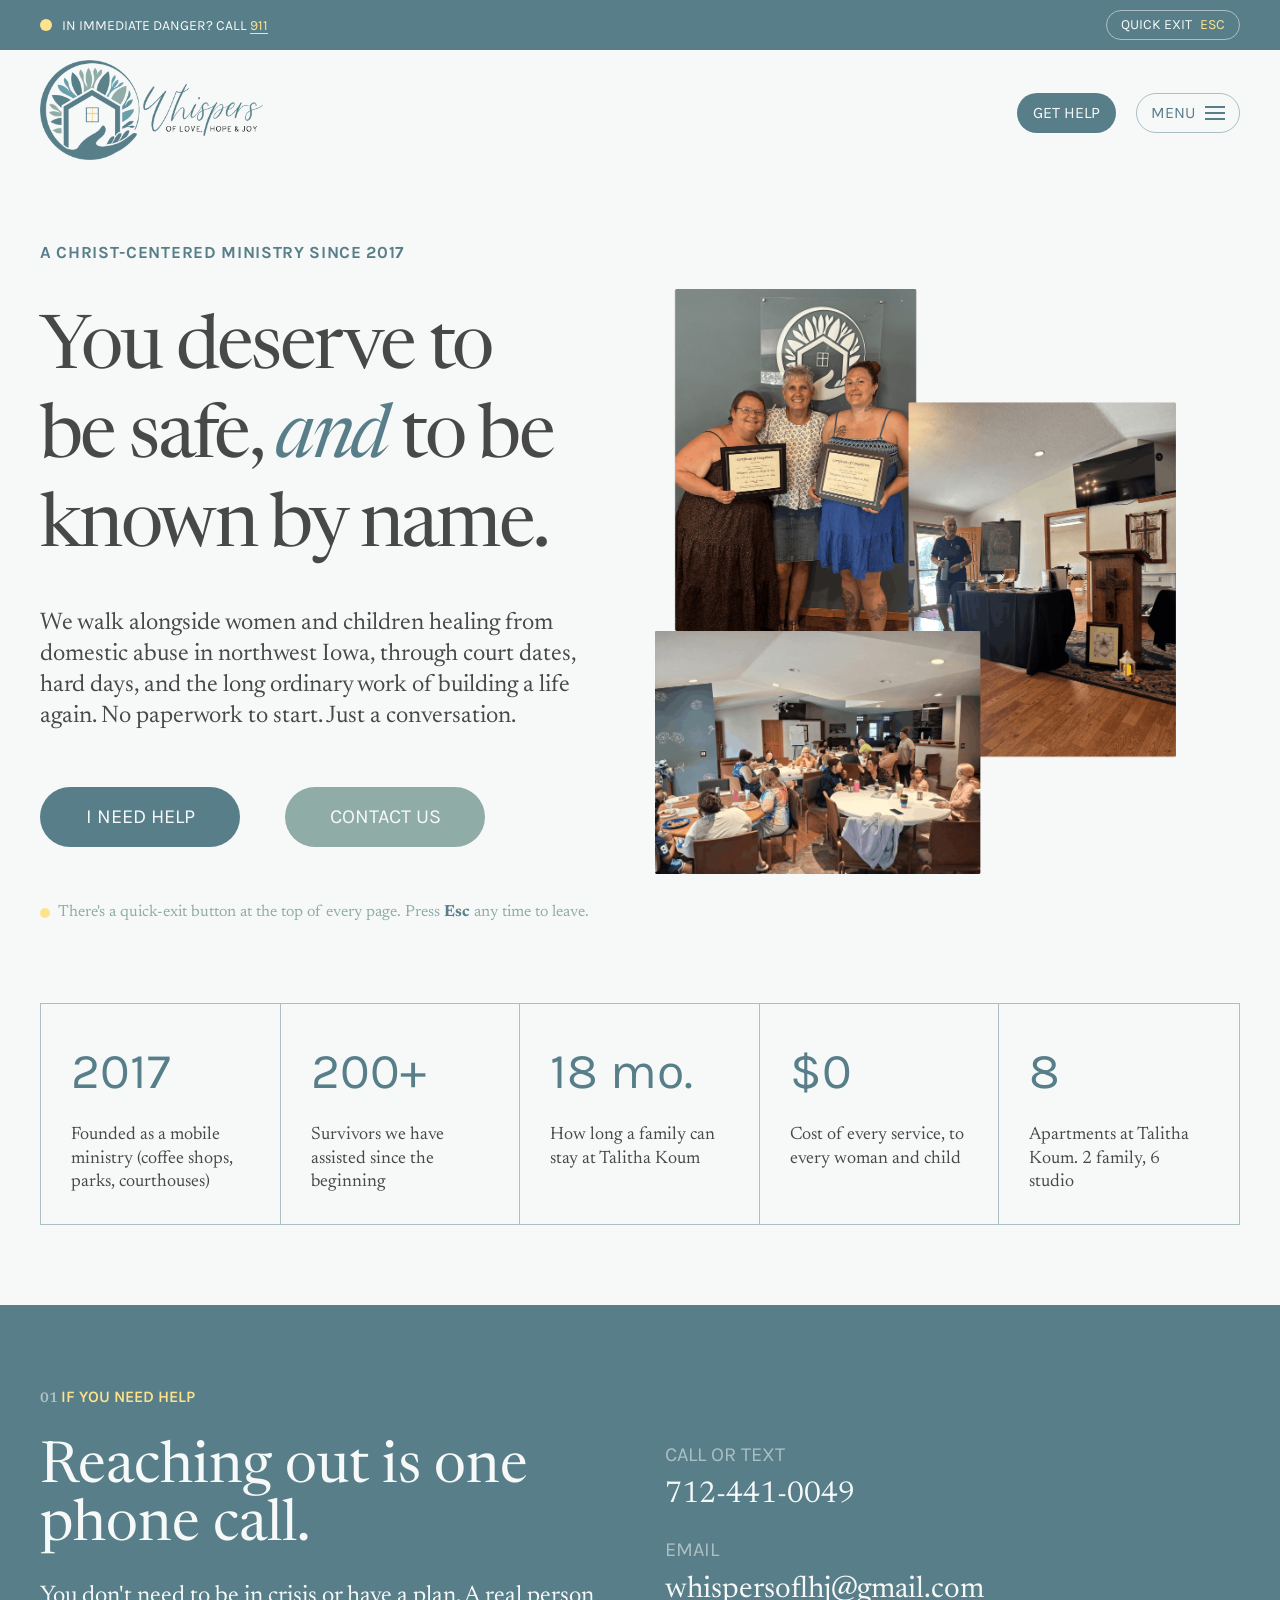
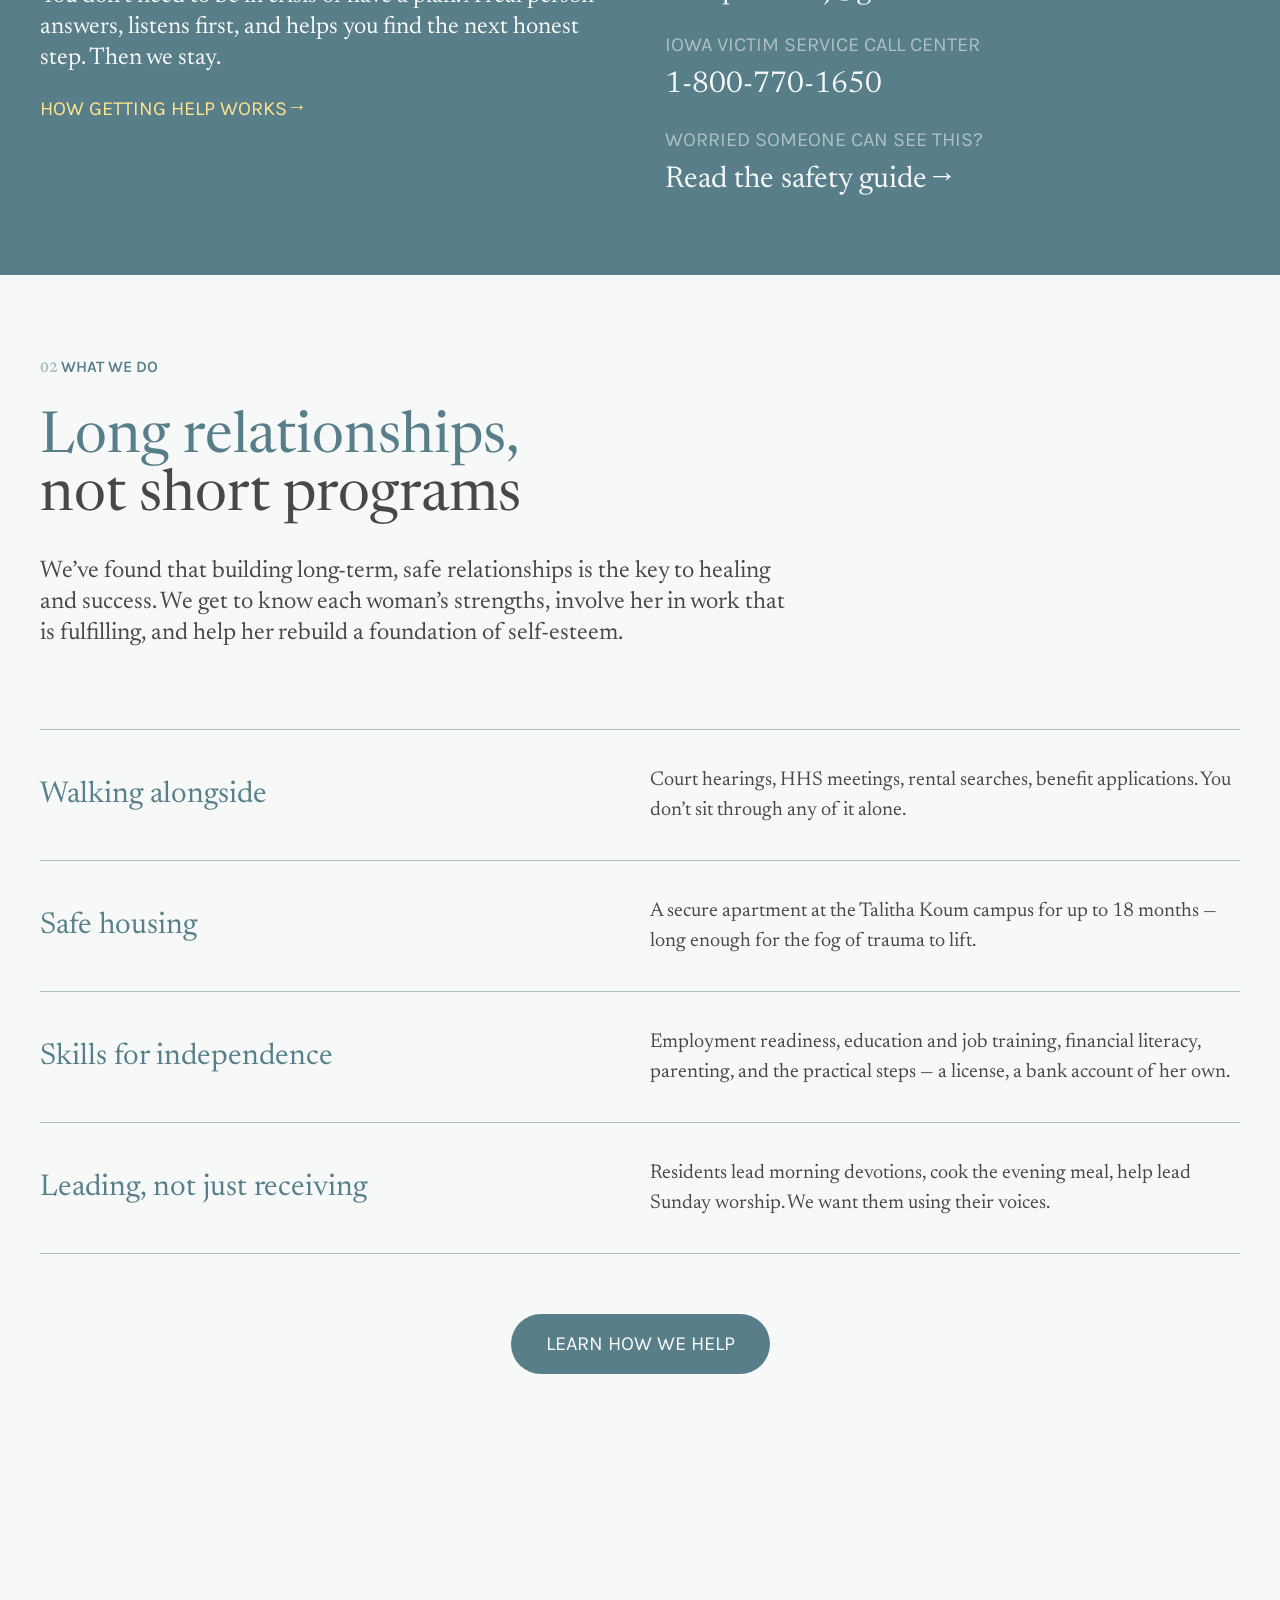
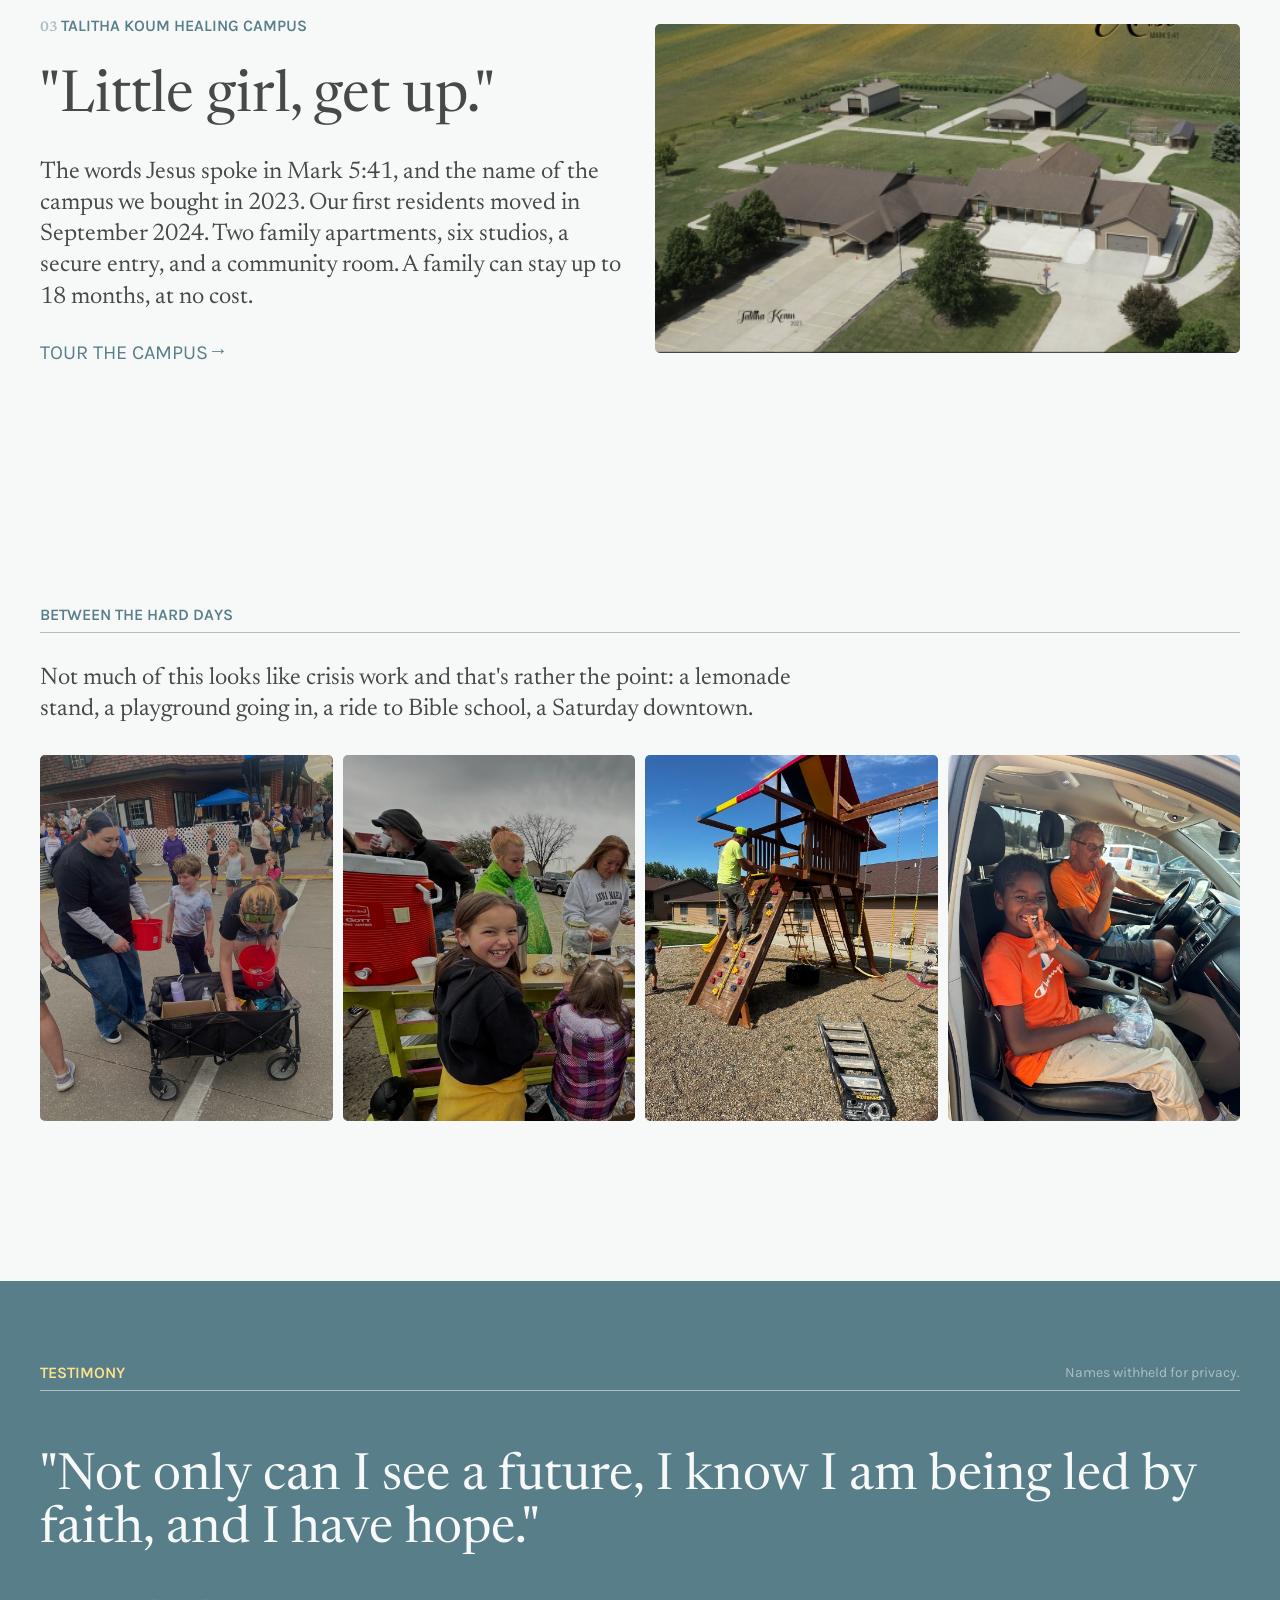
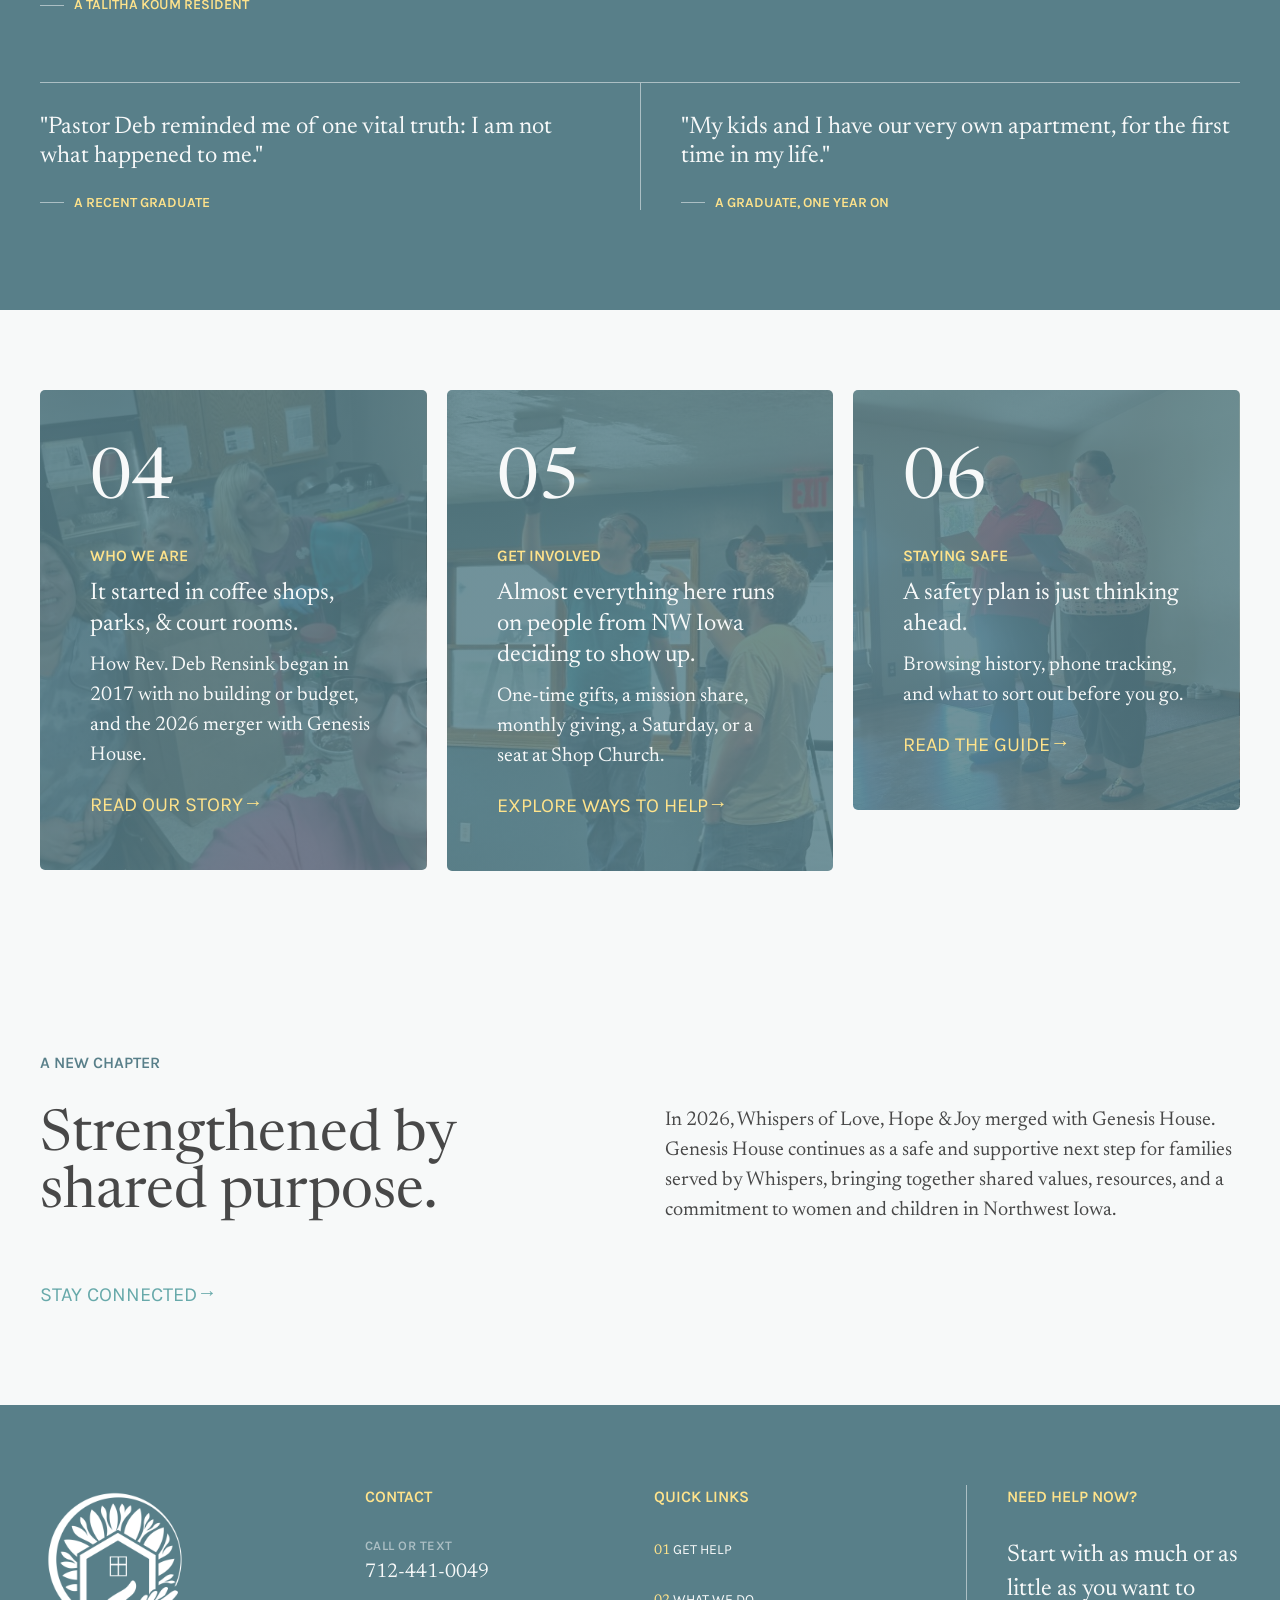
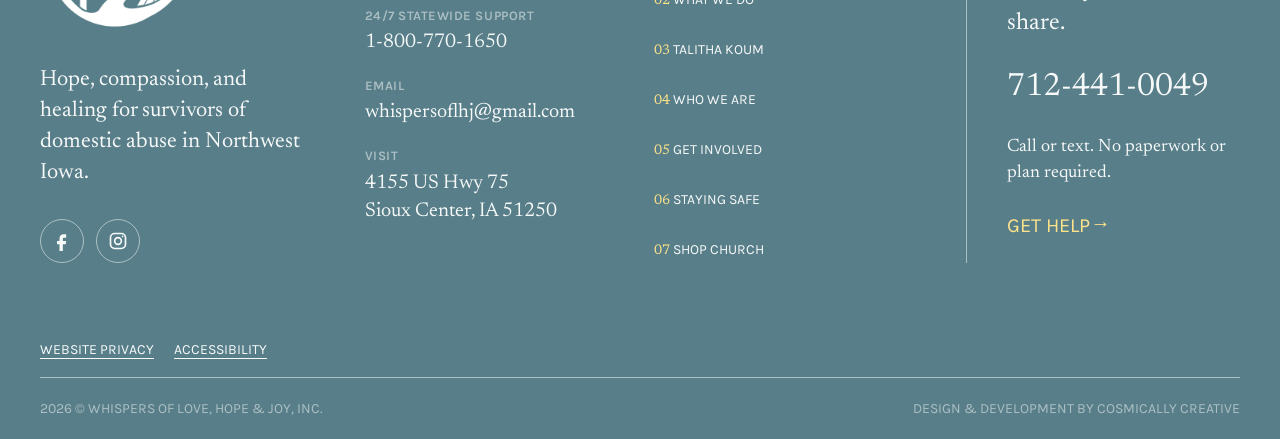
==== index.html @ db1e41ff "Refine hero section styling and layout in index.html and queries.css. Adjusted heading line breaks f" ====
<!doctype html>
<html lang="en" class="no-js">
    <head>
        <meta charset="UTF-8" />
        <script>
            (function () {
                try {
                    var navigation = performance.getEntriesByType("navigation")[0];
                    var type = navigation && navigation.type;
                    if (type === "back_forward" && sessionStorage.getItem("quick-exit") === "1") {
                        document.documentElement.hidden = true;
                        location.replace("https://www.google.com/");
                    }
                } catch (error) {}
            })();
        </script>
        <meta name="viewport" content="width=device-width, initial-scale=1.0" />
        <meta name="referrer" content="no-referrer" />
        <meta name="description" content="Whispers of Love, Hope, and Joy provides Christ-centered support, practical help, and healing community for survivors of domestic abuse in Northwest Iowa." />
        <meta property="og:title" content="Whispers of Love, Hope, and Joy" />
        <meta property="og:description" content="Christ-centered support, practical help, and healing community for survivors of domestic abuse in Northwest Iowa." />
        <meta property="og:type" content="website" />
        <meta property="og:site_name" content="Whispers of Love, Hope, and Joy" />
        <meta name="twitter:card" content="summary" />
        <meta name="theme-color" content="#587f89" />
        <!-- Remove this robots directive before the public launch. -->
        <meta name="robots" content="noindex, nofollow, noarchive" />

        <link rel="apple-touch-icon" href="img/favicons/favicon-apple.png" />
        <link rel="icon" href="img/favicons/favicon.png" />

        <link rel="stylesheet" href="css/style.css" />
        <link rel="stylesheet" href="css/queries.css" />
        <script src="script.js" defer></script>

        <title>Whispers of Love, Hope, and Joy</title>
    </head>
    <body>
        <a class="skip-link" href="#main-content">Skip to main content</a>
        <header class="site-header">
            <aside class="announcement-bar" aria-label="Announcement">
                <p class="emergency-message">
                    <span class="emergency-indicator" aria-hidden="true"></span>
                    <span>In immediate danger? Call <a class="emergency-link text-yellow" href="tel:911">911</a></span>
                </p>
                <p class="announcement-message"></p>
                <a class="quick-exit" href="https://www.google.com/" rel="noreferrer">Quick Exit <span class="text-yellow">Esc</span></a>
            </aside>
            <nav class="nav" aria-label="Primary navigation">
                <a href="./" aria-label="Whispers of Love, Hope &amp; Joy home">
                    <img width="706" height="316" decoding="async" class="nav-logo" src="img/logo-big.png" alt="">
                </a>
                <a class="btn mobile-help-link" href="get-help/">Get Help</a>
                <button class="mobile-nav-toggle" type="button" aria-expanded="false" aria-controls="primary-navigation" aria-label="Open navigation">
                    <span class="mobile-nav-toggle-label">Menu</span>
                    <span class="mobile-nav-toggle-icon" aria-hidden="true"></span>
                </button>
                <ul class="nav-links" id="primary-navigation">
                    <li><a class="nav-link" href="get-help/"><span class="number">01</span> Get Help</a></li>
                    <li><a class="nav-link" href="what-we-do/"><span class="number">02</span> What We Do</a></li>
                    <li><a class="nav-link" href="talitha-koum/"><span class="number">03</span> Talitha Koum</a></li>
                    <li><a class="nav-link" href="who-we-are/"><span class="number">04</span> Who We Are</a></li>
                    <li><a class="nav-link" href="get-involved/"><span class="number">05</span> Get Involved</a></li>
                    <li><a class="nav-link" href="staying-safe/"><span class="number">06</span> Staying Safe</a></li>
                    <li><a class="nav-link" href="shop-church/"><span class="number">07</span> Shop Church</a></li>
                </ul>
                <div class="btns">
                    <a class="btn" href="https://whispersoflhj.networkforgood.com/projects/104180-whispers-of-love-hope-joy-ministry" target="_blank" rel="noreferrer">Donate</a>
                    <a class="btn btn--secondary" href="https://whispersoflhj.dm.networkforgood.com/forms/e-newsletter-sign-up" target="_blank" rel="noreferrer">Email Updates</a>
                </div>
            </nav>
        </header>

        <main id="main-content">
            <section class="hero-section">
                <div class="hero-content site-container">
                    <div class="hero-text">
                        <p class="hero-eyebrow">A Christ-centered ministry since 2017</p>
                        <h1>You deserve to <br>be safe, <em>and</em> to be <br>known by name.</h1>
                        <p class="description">We walk alongside women and children healing from domestic abuse in northwest Iowa, through court dates, hard days, and the long ordinary work of building a life again. No paperwork to start. Just a conversation.</p>
                        <div class="hero-actions">
                            <a class="btn btn--large" href="get-help/">I Need Help</a>
                            <a class="btn btn--secondary btn--large" href="mailto:whispersoflhj@gmail.com">Contact Us</a>
                        </div>
                        <p class="quick-exit-note">
                            <span class="quick-exit-indicator" aria-hidden="true"></span>
                            <span>There's a quick-exit button at the top of every page. Press <strong>Esc</strong> any time to leave.</span>
                        </p>
                    </div>
                    <div class="hero-image">
                        <img width="1200" height="1333" decoding="async" src="img/Hero.png" alt="Collage of three women holding completion certificates, a group sharing a meal, and a worship room with a wooden pulpit">
                    </div>
                </div>
            </section>
            <section class="stats-section">
                <div class="stats-grid site-container">
                    <div class="stats-cell">
                        <p class="large-number">2017</p>
                        <p class="stats-text">Founded as a mobile ministry (coffee shops, parks, courthouses)</p>
                    </div>
                    <div class="stats-cell">
                        <p class="large-number">200+</p>
                        <p class="stats-text">Survivors we have assisted since the beginning</p>
                    </div>
                    <div class="stats-cell">
                        <p class="large-number">18 mo.</p>
                        <p class="stats-text">How long a family can stay at Talitha Koum</p>
                    </div>
                    <div class="stats-cell">
                        <p class="large-number">$0</p>
                        <p class="stats-text">Cost of every service, to every woman and child</p>
                    </div>
                    <div class="stats-cell">
                        <p class="large-number">8</p>
                        <p class="stats-text">Apartments at Talitha Koum. 2 family, 6 studio</p>
                    </div>
                </div>
            </section>

            <section class="help-section">
                <div class="help-section-content site-container content-stack">
                    <p class="section-tag text-yellow"><span class="number text-gray">01 </span>If you need help</p>
                    <div class="help-grid">
                        <div class="help-cell">
                            <h2 class="text-white">Reaching out is one phone call.</h2>
                            <p class="description text-white">You don't need to be in crisis or have a plan. A real person answers, listens first, and helps you find the next honest step. Then we stay.</p>
                            <a href="get-help/" class="link-btn uppercase text-yellow"><span>How Getting Help Works</span></a>
                        </div>
                        <div class="help-cell">
                            <div class="contact-item">
                                <p class="uppercase text-gray">Call or text</p>
                                <a class="contact-link text-large text-white" href="tel:+17124410049">712-441-0049</a>
                            </div>
                            <div class="contact-item">
                                <p class="uppercase text-gray">Email</p>
                                <a class="contact-link text-large text-white" href="mailto:whispersoflhj@gmail.com">whispersoflhj@gmail.com</a>
                            </div>
                            <div class="contact-item">
                                <p class="uppercase text-gray">Iowa Victim Service Call Center</p>
                                <a class="contact-link text-large text-white" href="tel:+18007701650">1-800-770-1650</a>
                            </div>
                            <div class="contact-item">
                                <p class="uppercase text-gray">Worried someone can see this?</p>
                                <a class="link-btn text-large" href="staying-safe/"><span>Read the safety guide</span></a>
                            </div>
                        </div>
                    </div>
                </div>
            </section>

            <section class="what-we-do-section">
                <div class="what-we-do-content site-container content-stack">
                    <p class="section-tag text-teal"><span class="number text-gray">02 </span>What we do</p>
                    <h2 class="text-teal">Long relationships,<br><span class="text-black">not short programs</span></h2>
                    <p class="description">We’ve found that building long-term, safe relationships is the key to healing and success. We get to know each woman’s strengths, involve her in work that is fulfilling, and help her rebuild a foundation of self-esteem.</p>
                    <div class="services divided-list">
                        <div class="service">
                            <p class="text-large text-teal">Walking alongside</p>
                            <p>Court hearings, HHS meetings, rental searches, benefit applications. You don’t sit through any of it alone.</p>
                        </div>
                        <div class="service">
                            <p class="text-large text-teal">Safe housing</p>
                            <p>A secure apartment at the Talitha Koum campus for up to 18 months — long enough for the fog of trauma to lift.</p>
                        </div>
                        <div class="service">
                            <p class="text-large text-teal">Skills for independence</p>
                            <p>Employment readiness, education and job training, financial literacy, parenting, and the practical steps — a license, a bank account of her own.</p>
                        </div>
                        <div class="service">
                            <p class="text-large text-teal">Leading, not just receiving</p>
                            <p>Residents lead morning devotions, cook the evening meal, help lead Sunday worship. We want them using their voices.</p>
                        </div>
                    </div>
                    <div class="centered">
                        <a class="btn btn--large" href="what-we-do/">Learn How We Help</a>
                    </div>
                </div>
            </section>


            <section class="talitha-koum-section">
                <div class="talitha-koum-grid site-container">
                    <div class="talitha-koum-content content-stack">
                        <p class="section-tag text-teal"><span class="number text-gray">03 </span>Talitha Koum Healing Campus</p>
                        <h2>"Little girl, get up."</h2>
                        <p class="description">The words Jesus spoke in Mark 5:41, and the name of the campus we bought in 2023. Our first residents moved in September 2024. Two family apartments, six studios, a secure entry, and a community room. A family can stay up to 18 months, at no cost.</p>
                        <a href="talitha-koum/" class="link-btn uppercase text-teal"><span>Tour the campus</span></a>
                    </div>
                    <div class="talitha-koum-image">
                        <img width="500" height="281" decoding="async" loading="lazy" src="img/temp-drone.png" alt="Aerial view of connected campus buildings, driveways, and outbuildings">
                    </div>
                </div>
            </section>

            <section class="between-the-hard-days-section">
                <div class="between-the-hard-days-content site-container content-stack">
                    <p class="section-tag text-teal underline">Between the hard days</p>
                    <p class="description">Not much of this looks like crisis work and that's rather the point: a lemonade stand, a playground going in, a ride to Bible school, a Saturday downtown.</p>
                    <div class="gallery">
                        <div class="gallery-image">
                            <img width="500" height="625" decoding="async" loading="lazy" src="img/gallery/gallery1.jpeg" alt="Two adults and a child loading red buckets into a folding wagon at an outdoor gathering">
                        </div>
                        <div class="gallery-image">
                            <img width="500" height="625" decoding="async" loading="lazy" src="img/gallery/gallery2.jpeg" alt="A child smiling at an outdoor table with a drink cooler, snacks, and adults behind the table">
                        </div>
                        <div class="gallery-image">
                            <img width="500" height="625" decoding="async" loading="lazy" src="img/gallery/gallery3.jpeg" alt="A person in a yellow shirt climbing a wooden playground, with a ladder on the ground and a child nearby">
                        </div>
                        <div class="gallery-image">
                            <img width="500" height="625" decoding="async" loading="lazy" src="img/gallery/gallery4.jpeg" alt="A child in the passenger seat smiles and holds up a peace sign while an adult sits in the driver's seat">
                        </div>
                    </div>
                </div>
            </section>

            <section class="testimony-section">
                <div class="testimony-content site-container">
                    <div class="testimony-header underline">
                        <p class="section-tag text-yellow">Testimony</p>
                        <p class="disclaimer">Names withheld for privacy.</p>
                    </div>
                    <figure class="featured-testimony">
                        <blockquote class="large-quote text-white">"Not only can I see a future, I know I am being led by faith, and I have hope."</blockquote>
                        <figcaption class="testimony-attribution">A Talitha Koum resident</figcaption>
                    </figure>
                    <div class="testimony-grid">
                        <figure class="testimony-card">
                            <blockquote class="testimony-quote">"Pastor Deb reminded me of one vital truth: I am not what happened to me."</blockquote>
                            <figcaption class="testimony-attribution">A recent graduate</figcaption>
                        </figure>
                        <figure class="testimony-card">
                            <blockquote class="testimony-quote">"My kids and I have our very own apartment, for the first time in my life."</blockquote>
                            <figcaption class="testimony-attribution">A graduate, one year on</figcaption>
                        </figure>
                    </div>
                </div>
            </section>

            <section class="links-section">
                <div class="links-section-content site-container">
                    <a class="link-card link-card--04" href="who-we-are/">
                        <p class="extra-large-number text-white">04</p>
                        <div class="link-card-text">
                            <p class="section-tag text-yellow">Who we are</p>
                            <p class="description text-white">It started in coffee shops, parks, &amp; court rooms.</p>
                            <p class="text-white">How Rev. Deb Rensink began in 2017 with no building or budget, and the 2026 merger with Genesis House.</p>
                        </div>
                        <p class="link-btn text-yellow uppercase">Read our story</p>
                    </a>
                    <a class="link-card link-card--05" href="get-involved/">
                        <p class="extra-large-number text-white">05</p>
                        <div class="link-card-text">
                            <p class="section-tag text-yellow">Get involved</p>
                            <p class="description text-white">Almost everything here runs on people from NW Iowa deciding to show up.</p>
                            <p class="text-white">One-time gifts, a mission share, monthly giving, a Saturday, or a seat at Shop Church.</p>
                        </div>
                        <p class="link-btn text-yellow uppercase">Explore Ways to Help</p>
                    </a>
                    <a class="link-card link-card--06" href="staying-safe/">
                        <p class="extra-large-number text-white">06</p>
                        <div class="link-card-text">
                            <p class="section-tag text-yellow">Staying safe</p>
                            <p class="description text-white">A safety plan is just thinking ahead.</p>
                            <p class="text-white">Browsing history, phone tracking, and what to sort out before you go.</p>
                        </div>
                        <p class="link-btn text-yellow uppercase">Read the guide</p>
                    </a>
                </div>
            </section>

            <section class="new-chapter-section site-container site-container--narrow content-stack">
                <p class="section-tag text-teal">A new chapter</p>
                <div class="new-chapter-content">
                    <div class="new-chapter-left content-stack">
                        <h2>Strengthened by shared purpose.</h2>
                    </div>
                    <div class="new-chapter-right content-stack">
                        <p>In 2026, Whispers of Love, Hope &amp; Joy merged with Genesis House. Genesis House continues as a safe and supportive next step for families served by Whispers, bringing together shared values, resources, and a commitment to women and children in Northwest Iowa.</p>
                    </div>
                </div>
                <a class="link-btn text-bright-teal uppercase" href="https://whispersoflhj.dm.networkforgood.com/forms/e-newsletter-sign-up" target="_blank" rel="noreferrer">Stay connected</a>
            </section>

        </main>

        <footer>
                <div class="footer-content site-container">
                    <div class="footer-cell footer-brand-cell">
                        <a class="footer-brand-link" href="./" aria-label="Whispers of Love, Hope &amp; Joy home">
                            <img width="788" height="788" decoding="async" loading="lazy" class="footer-logo" src="img/logo-small.png" alt="">
                        </a>
                        <p class="description text-white">Hope, compassion, and healing for survivors of domestic abuse in Northwest Iowa.</p>
                        <ul class="footer-social-links" aria-label="Social media">
                            <li>
                                <a class="footer-social-link" href="https://www.facebook.com/Whispersoflovehopejoy" target="_blank" rel="noreferrer" aria-label="Whispers of Love, Hope, and Joy on Facebook">
                                    <svg class="footer-social-icon" aria-hidden="true" focusable="false"><use href="img/social-icons.svg#facebook"></use></svg>
                                </a>
                            </li>
                            <li>
                                <a class="footer-social-link" href="https://www.instagram.com/whispersoflhj" target="_blank" rel="noreferrer" aria-label="Whispers of Love, Hope, and Joy on Instagram">
                                    <svg class="footer-social-icon" aria-hidden="true" focusable="false"><use href="img/social-icons.svg#instagram"></use></svg>
                                </a>
                            </li>
                        </ul>
                    </div>
                    <div class="footer-cell">
                        <p class="section-tag text-yellow">Contact</p>
                        <ul class="footer-contact-list">
                            <li class="footer-contact-item">
                                <span class="footer-contact-label">Call or text</span>
                                <a class="footer-contact-link" href="tel:+17124410049">712-441-0049</a>
                            </li>
                            <li class="footer-contact-item">
                                <span class="footer-contact-label">24/7 statewide support</span>
                                <a class="footer-contact-link" href="tel:+18007701650">1-800-770-1650</a>
                            </li>
                            <li class="footer-contact-item">
                                <span class="footer-contact-label">Email</span>
                                <a class="footer-contact-link" href="mailto:whispersoflhj@gmail.com">whispersoflhj@gmail.com</a>
                            </li>
                            <li class="footer-contact-item">
                                <span class="footer-contact-label">Visit</span>
                                <address class="text-white">4155 US Hwy 75<br>Sioux Center, IA 51250</address>
                            </li>
                        </ul>
                    </div>
                    <div class="footer-cell">
                        <p class="section-tag text-yellow">Quick Links</p>
                        <ul class="footer-nav-links">
                            <li><a class="nav-link text-white" href="get-help/"><span class="number text-yellow">01</span> Get Help</a></li>
                            <li><a class="nav-link text-white" href="what-we-do/"><span class="number text-yellow">02</span> What We Do</a></li>
                            <li><a class="nav-link text-white" href="talitha-koum/"><span class="number text-yellow">03</span> Talitha Koum</a></li>
                            <li><a class="nav-link text-white" href="who-we-are/"><span class="number text-yellow">04</span> Who We Are</a></li>
                            <li><a class="nav-link text-white" href="get-involved/"><span class="number text-yellow">05</span> Get Involved</a></li>
                            <li><a class="nav-link text-white" href="staying-safe/"><span class="number text-yellow">06</span> Staying Safe</a></li>
                            <li><a class="nav-link text-white" href="shop-church/"><span class="number text-yellow">07</span> Shop Church</a></li>
                        </ul>
                    </div>
                    <div class="footer-cell footer-help-cell">
                        <p class="section-tag text-yellow">Need help now?</p>
                        <p class="footer-help-intro text-white">Start with as much or as little as you want to share.</p>
                        <a class="contact-link footer-help-number" href="tel:+17124410049">712-441-0049</a>
                        <p class="footer-help-note text-white">Call or text. No paperwork or plan required.</p>
                        <a class="link-btn uppercase text-yellow" href="get-help/"><span>Get help</span></a>
                    </div>
                </div>
                <div class="footer-legal site-container">
                    <a href="privacy/">Website Privacy</a>
                    <a href="accessibility/">Accessibility</a>
                </div>
                <div class="copyright site-container">
                    <p>2026 © Whispers of Love, Hope &amp; Joy, Inc.</p>
                    <p>Design &amp; Development by <a href="https://cosmicallycreative.com" target="_blank" rel="noreferrer">Cosmically Creative</a></p>
                </div>
        </footer>
    </body>
</html>
---- css/style.css ----
@font-face {
    font-family: "Karla";
    font-style: normal;
    font-weight: 200 800;
    font-display: swap;
    src: url("../fonts/karla/karla-latin-variable.woff2") format("woff2");
}

@font-face {
    font-family: "Karla";
    font-style: italic;
    font-weight: 200 800;
    font-display: swap;
    src: url("../fonts/karla/karla-latin-variable-italic.woff2") format("woff2");
}

@font-face {
    font-family: "Newsreader";
    font-style: normal;
    font-weight: 200 800;
    font-display: swap;
    src: url("../fonts/newsreader/newsreader-latin-variable.woff2") format("woff2");
}

@font-face {
    font-family: "Newsreader";
    font-style: italic;
    font-weight: 200 800;
    font-display: swap;
    src: url("../fonts/newsreader/newsreader-latin-variable-italic.woff2") format("woff2");
}

:root {
    --color-white: #f7f9f9;
    --color-teal: #587f89;
    --color-black: #484848;
    --color-green: #90aca6;
    --color-bright-teal: #67a9aa;
    --color-gray: #acbfc4;
    --color-yellow: #ffe38b;
}

* {
    padding: 0;
    margin: 0;
    box-sizing: border-box;
}

html {
    /* font-size: 10px; */
    font-size: 62.5%;
    scroll-behavior: smooth;
    overflow-x: hidden;
}

main [id] {
    scroll-margin-top: 18rem;
}

body {
    font-family: "Newsreader", serif;
    line-height: 1;
    font-weight: 400;
    color: var(--color-black);
    background-color: var(--color-white);
    font-size: 2rem;
    overflow-x: hidden;
    opacity: 1;
    transition: opacity 0.3s ease;
}

body.mobile-nav-open {
    overflow: hidden;
}

.skip-link {
    position: fixed;
    top: 1rem;
    left: 1rem;
    z-index: 3000;
    padding: 1rem 1.5rem;
    color: var(--color-yellow);
    background-color: var(--color-black);
    font-family: "Karla", sans-serif;
    font-size: 1.6rem;
    transform: translateY(-200%);
}

.skip-link:focus {
    transform: translateY(0);
}

body.client-preview::before {
    position: fixed;
    right: 1.5rem;
    bottom: 1.5rem;
    z-index: 3000;
    padding: 0.8rem 1.2rem;
    color: var(--color-yellow);
    background-color: var(--color-black);
    border-radius: 50rem;
    content: "Client Preview";
    font-family: "Karla", sans-serif;
    font-size: 1.3rem;
    font-weight: 700;
    letter-spacing: 0.04em;
    text-transform: uppercase;
}

h1, h2, h3 {
    font-weight: 400;
}

h2 {
    font-size: clamp(4.8rem, 4.5vw, 7rem);
}

p {
    line-height: 1.5;
}

.text-yellow {
    color: var(--color-yellow) !important;
}

.text-white {
    color: var(--color-white) !important;
}

.text-gray {
    color: var(--color-gray) !important;
}

.text-teal {
    color: var(--color-teal) !important;
}

.text-bright-teal {
    color: var(--color-bright-teal) !important;
}

.text-black {
    color: var(--color-black) !important;
}

.site-container {
    width: calc(100% - 8rem);
    max-width: 160rem;
    margin-right: auto;
    margin-left: auto;
}

.site-container--narrow {
    max-width: 120rem;
}

.content-stack {
    display: flex;
    flex-direction: column;
    gap: 3rem;
}

.section--teal {
    background-color: var(--color-teal);
}

.section--dark {
    background-color: var(--color-black);
}

.section--yellow {
    background-color: var(--color-yellow);
}

.section--gray {
    background-color: rgba(172, 191, 196, 0.13);
}

.divided-list {
    border-top: 1px solid var(--color-gray);
    border-bottom: 1px solid var(--color-gray);
}

.divided-list > * + * {
    border-top: 1px solid var(--color-gray);
}

.contact-item {
    display: flex;
    flex-direction: column;
    gap: 1rem;
}

.contact-link:link,
.contact-link:visited {
    width: fit-content;
    text-decoration: none;
}

.numbered-row {
    display: grid;
    grid-template-columns: 7rem minmax(0, 1fr);
    gap: 2.5rem;
}

.item-number {
    color: var(--color-green);
    font-family: "Karla", sans-serif;
    font-size: 1.6rem;
    font-weight: 600;
}

.description--small {
    font-size: 2.2rem;
}

.site-header {
    position: fixed;
    top: 0;
    left: 0;
    width: 100%;
    z-index: 1000;
    background-color: var(--color-white);
}

.announcement-bar {
    display: grid;
    grid-template-columns: 1fr auto 1fr;
    align-items: center;
    gap: 2rem;
    padding: 1rem max(4rem, calc((100% - 160rem) / 2));
    color: var(--color-white);
    background-color: var(--color-teal);
    font-family: "Karla", sans-serif;
    font-size: 1.4rem;
    text-transform: uppercase;
}

.emergency-message {
    display: flex;
    align-items: center;
    gap: 1rem;
    white-space: nowrap;
}

.emergency-link:link,
.emergency-link:visited {
    text-decoration-thickness: 1px;
    text-underline-offset: 0.2em;
}

.emergency-indicator {
    width: 1.2rem;
    height: 1.2rem;
    flex: 0 0 1.2rem;
    background-color: var(--color-yellow);
    border-radius: 50%;
}

.announcement-message {
    text-align: center;
}

.quick-exit {
    display: inline-flex;
    align-items: center;
    justify-self: end;
    padding: 0.7rem 1.4rem;
    border: 0;
    border-radius: 50rem;
    color: var(--color-white);
    background-color: var(--color-teal);
    font: inherit;
    text-transform: uppercase;
    text-decoration: none;
    cursor: pointer;
    border: 1px solid var(--color-gray);
}

.quick-exit span {
    margin-left: 0.8rem;
}

.nav {
    display: flex;
    justify-content: space-between;
    align-items: center;
    width: 100%;
    max-width: 168rem;
    margin: 0 auto;
    padding: 1rem 4rem;
}

.nav-logo {
    height: 10rem;
    width: auto;
}

.mobile-nav-toggle {
    display: none;
    align-items: center;
    justify-content: center;
    gap: 1rem;
    padding: 1rem 1.4rem;
    border: 1px solid var(--color-gray);
    border-radius: 50rem;
    color: var(--color-teal);
    background-color: transparent;
    font-family: "Karla", sans-serif;
    font-size: 1.4rem;
    text-transform: uppercase;
    cursor: pointer;
}

.mobile-nav-toggle:focus-visible {
    outline: 3px solid var(--color-black);
    outline-offset: 3px;
    box-shadow: 0 0 0 6px var(--color-yellow);
}

.mobile-nav-toggle-icon,
.mobile-nav-toggle-icon::before,
.mobile-nav-toggle-icon::after {
    width: 2rem;
    height: 2px;
    background-color: currentColor;
    transition: transform 0.2s ease, background-color 0.2s ease;
}

.mobile-nav-toggle-icon {
    position: relative;
}

.mobile-nav-toggle-icon::before,
.mobile-nav-toggle-icon::after {
    position: absolute;
    left: 0;
    content: "";
}

.mobile-nav-toggle-icon::before {
    transform: translateY(-0.6rem);
}

.mobile-nav-toggle-icon::after {
    transform: translateY(0.6rem);
}

.nav--open .mobile-nav-toggle-icon {
    background-color: transparent;
}

.nav--open .mobile-nav-toggle-icon::before {
    transform: rotate(45deg);
}

.nav--open .mobile-nav-toggle-icon::after {
    transform: rotate(-45deg);
}

.logo-faded {
    position: absolute;
    top: 0;
    left: 7%;
    width: clamp(20rem, 35vw, 60rem);
    height: auto;
    opacity: 10%;
    z-index: -1;
}


.nav-links {
    list-style: none;
    display: flex;
    gap: 3rem;
    align-items: center;
    justify-content: center;
}

.nav-link:link,
.nav-link:visited {
    font-family: "Karla", sans-serif;
    text-decoration: none;
    text-transform: uppercase;
    color: var(--color-teal);
    font-size: 1.6rem;
    transition: all 0.3s ease;
    display: inline-block;
}

.nav-link:hover,
.nav-link:active {
    color: var(--color-bright-teal);
    transform: scale(1.05);
}

.nav-link--current:link,
.nav-link--current:visited {
    color: var(--color-bright-teal);
}

.number {
    font-family: "Newsreader", serif;
    color: var(--color-green);
    font-size: 1.4rem;
}

.btn:link,
.btn:visited {
    font-family: "Karla", sans-serif;
    text-decoration: none;
    text-transform: uppercase;
    color: var(--color-white);
    font-size: 1.6rem;
    transition: all 0.3s ease;
    display: inline-block;
    padding: 1rem 2rem;
    background-color: var(--color-teal);
    border-radius: 50rem;
}

.btn:hover,
.btn:active {
    transform: scale(1.05);
    background-color: var(--color-bright-teal);
}

.btn--secondary:link,
.btn--secondary:visited {
    background-color: var(--color-green);
}

.btn--secondary:hover,
.btn--secondary:active {
    background-color: var(--color-gray);
}

.btn--yellow:link,
.btn--yellow:visited {
    color: var(--color-teal);
    background-color: var(--color-yellow);
}

.btn--yellow:hover,
.btn--yellow:active {
    color: var(--color-white);
    background-color: var(--color-bright-teal);
}

.btn--outline:link,
.btn--outline:visited {
    color: var(--color-white);
    background-color: transparent;
    box-shadow: inset 0 0 0 1px var(--color-gray);
}

.btn--outline:hover,
.btn--outline:active {
    background-color: var(--color-bright-teal);
    box-shadow: none;
}

.mobile-help-link:link,
.mobile-help-link:visited {
    display: none;
}

.hero-section {
    min-height: 100svh;
    padding: 24rem 0 8rem;
}

.hero-content {
    display: grid;
    grid-template-columns: 1fr 1fr;
    gap: 3rem;
}

.hero-text {
    display: flex;
    flex-direction: column;
    align-self: center;
}

.hero-eyebrow {
    margin-bottom: 4rem;
    color: var(--color-teal);
    font-family: "Karla", sans-serif;
    font-size: 1.7rem;
    font-weight: 700;
    letter-spacing: 0.04em;
    text-transform: uppercase;
}

h1 {
    margin-bottom: 3.5rem;
    font-size: 9rem;
    font-weight: 400;
    line-height: 1.2;
    letter-spacing: -0.035em;
}

h1 em {
    color: var(--color-teal);
    font-weight: 400;
}

.description {
    max-width: 76rem;
    font-size: 2.4rem;
    line-height: 1.3;
}

.hero-actions {
    display: flex;
    gap: 4.5rem;
    margin: 5.5rem 0;
}

.btn--large:link,
.btn--large:visited {
    min-width: 20rem;
    padding: 2rem 3.5rem;
    font-size: 2rem;
    text-align: center;
}

.quick-exit-note {
    display: flex;
    align-items: center;
    gap: 0.8rem;
    margin-top: auto;
    color: var(--color-green);
    font-size: 1.6rem;
    line-height: 1.3;
}

.quick-exit-indicator {
    width: 1rem;
    height: 1rem;
    flex: 0 0 1rem;
    background-color: var(--color-yellow);
    border-radius: 50%;
}

.quick-exit-note strong {
    color: var(--color-teal);
}

.hero-image {
    width: 90%;
    align-self: center;
    justify-self: start;
}

.hero-image img {
    display: block;
    width: 100%;
    height: auto;
}

.stats-section {
    padding-bottom: 8rem;
}

.stats-grid {
    display: grid;
    grid-template-columns: repeat(5, 1fr);
    border: 1px solid var(--color-gray);
}

.stats-cell {
    display: flex;
    flex-direction: column;
    gap: 1.5rem;
    padding: 3rem;
}

.stats-cell:not(:last-child) {
    border-right: 1px solid var(--color-gray);
}

.large-number {
    font-family: "Karla", sans-serif;
    font-size: 5rem;
    font-weight: 400;
    color: var(--color-teal)
}

.stats-text {
    font-size: 1.8rem;
    line-height: 1.3;
}

.help-section {
    padding: 8rem 0;
    background-color: var(--color-teal);
}

.section-tag,
.all-caps-tag {
    text-transform: uppercase;
    font-family: "Karla", sans-serif;
    font-weight: 600;
}

.section-tag {
    font-size: 1.6rem;
}

.all-caps-tag {
    font-size: 1.4rem;
    line-height: 1.2;
    letter-spacing: 0.04em;
}

.help-grid {
    display: grid;
    grid-template-columns: 1fr 1fr;
    gap: 5rem;
}

.help-cell {
    display: flex;
    flex-direction: column;
    gap: 2.5rem;
}

.text-large {
    font-size: 3rem;
}

.link-btn:link,
.link-btn:visited {
    display: inline-flex;
    align-items: center;
    text-decoration: none;
    transition: all 0.3s ease;
    color: var(--color-white)
}

.link-btn:hover,
.link-btn:active {
    background: none;
    transform: scale(1);
}

.link-btn:hover span,
.link-btn:active span {
    text-decoration: underline;
}

.link-btn::after {
    content: "\2192";
    display: inline-block;
    line-height: 1;
    transform: translateY(-0.08em);
}

.uppercase {
    text-transform: uppercase;
    font-family: "Karla", sans-serif;
}

.what-we-do-section {
    padding: 8rem 0;
}

.services {
    display: flex;
    flex-direction: column;
    gap: 0;
    margin: 5rem 0 3rem ;
}

.service {
    display: grid;
    grid-template-columns: 1fr 1fr;
    gap: 2rem;
    padding: 3.5rem 0;
    align-items: center;
}

.centered {
    display: flex;
    justify-content: center;
    align-items: center;
}

.talitha-koum-grid {
    display: grid;
    grid-template-columns: repeat(2, minmax(0, 1fr));
    align-items: center;
    gap: 3rem;
}

.talitha-koum-section {
    padding: 8rem 0;
    margin-top: 8rem;
}

.talitha-koum-image img {
    display: block;
    width: 100%;
    height: auto;
    border-radius: 5px;
}

.between-the-hard-days-section {
    padding: 8rem 0;
    margin-top: 8rem;
}

.underline {
    width: 100%;
    padding-bottom: 0.5rem;
    border-bottom: 1px solid var(--color-gray);
}

.gallery {
    display: grid;
    grid-template-columns: repeat(4, minmax(0, 1fr));
    gap: 1rem;
}

.gallery-image {
    aspect-ratio: 4 / 5;
    overflow: hidden;
    border-radius: 5px;
}

.gallery-image img {
    display: block;
    width: 100%;
    height: 100%;
    object-fit: cover;
}

.testimony-section {
    padding: 8rem 0 10rem;
    margin-top: 8rem;
    background-color: var(--color-teal);
}

.testimony-content {
    display: flex;
    flex-direction: column;
}

.testimony-header {
    display: flex;
    justify-content: space-between;
    align-items: center;
}

.disclaimer {
    color: var(--color-gray);
    font-family: "Karla", sans-serif;
    font-size: 1.4rem;
}

.large-quote {
    max-width: 140rem;
    font-size: clamp(5rem, 4vw, 7rem);
    line-height: 1.05;
}

.featured-testimony {
    margin-top: 6rem;
}

.testimony-attribution {
    display: flex;
    align-items: center;
    gap: 1rem;
    margin-top: 4rem;
    color: var(--color-yellow);
    font-family: "Karla", sans-serif;
    font-size: 1.4rem;
    font-weight: 600;
    text-transform: uppercase;
}

.testimony-attribution::before {
    width: 2.4rem;
    height: 1px;
    flex: 0 0 2.4rem;
    background-color: var(--color-gray);
    content: "";
}

.testimony-grid {
    display: grid;
    grid-template-columns: repeat(2, minmax(0, 1fr));
    margin-top: 7rem;
    border-top: 1px solid var(--color-gray);
}

.testimony-card {
    padding: 3rem 4rem 0 0;
}

.testimony-card + .testimony-card {
    padding-right: 0;
    padding-left: 4rem;
    border-left: 1px solid var(--color-gray);
}

.testimony-quote {
    color: var(--color-white);
    font-size: 2.4rem;
    line-height: 1.2;
}

.testimony-card .testimony-attribution {
    margin-top: 2.5rem;
}

.links-section {
    padding: 8rem 0;
}

.links-section-content {
    display: grid;
    grid-template-columns: repeat(3, minmax(0, 1fr));
    gap: 2rem;
}

.link-card {
    padding: 5rem;
    display: flex;
    flex-direction: column;
    justify-content: space-between;
    gap: 2rem;
    background-image:
        linear-gradient(rgba(88, 127, 137, 0.85), rgba(88, 127, 137, 0.85)),
        var(--link-card-image);
    background-position: center;
    background-size: cover;
    background-repeat: no-repeat;
    border-radius: 5px;
    aspect-ratio: 1 / 1;
}

.link-card:link,
.link-card:visited {
    color: inherit;
    text-decoration: none;
    transition: all 0.3s ease;
}

.link-card:hover {
    transform: scale(1.02);
    background-image:
        linear-gradient(rgba(88, 127, 137, 0.9), rgba(88, 127, 137, 0.9)),
        var(--link-card-image);
}

.link-card:focus-visible {
    outline: 3px solid var(--color-black);
    outline-offset: 3px;
    box-shadow: 0 0 0 6px var(--color-yellow);
}

.link-card--04 {
    --link-card-image: url("../img/extras/04.JPG");
}

.link-card--05 {
    --link-card-image: url("../img/extras/05.jpeg");
}

.link-card--06 {
    --link-card-image: url("../img/extras/06.jpeg");
}

.link-card-text {
    display: flex;
    flex-direction: column;
    gap: 1rem;
}

.extra-large-number {
    font-size: 7rem;
    line-height: 1.2;
}

.new-chapter-section {
    padding: 10rem 0;
}

.new-chapter-content {

    display: grid;
    grid-template-columns: 1fr 1fr;
    gap: 5rem;
    align-items: center;
    margin-bottom: 3rem;
}

footer {
    padding: 8rem 0 0;
    background-color: var(--color-teal);
}

.footer-logo {
    display: block;
    width: 100%;
    height: auto;
    max-width: 15rem;
    filter: brightness(0) invert(1);
}

.footer-content {
    display: grid;
    grid-template-columns: 1.15fr 1fr 1.1fr 1.15fr;
    gap: clamp(4rem, 4vw, 7rem);
}

.footer-cell {
    display: flex;
    flex-direction: column;
    gap: 3rem;
}

.footer-brand-link,
.footer-cell .link-btn {
    width: fit-content;
}

.footer-brand-cell .description {
    font-size: 2.2rem;
    line-height: 1.4;
}

.footer-social-links {
    display: flex;
    align-items: center;
    gap: 1.2rem;
    list-style: none;
}

.footer-social-link:link,
.footer-social-link:visited {
    display: inline-flex;
    align-items: center;
    justify-content: center;
    width: 4.4rem;
    height: 4.4rem;
    border: 1px solid var(--color-gray);
    border-radius: 50%;
    color: var(--color-white);
    transition: color 0.2s ease, background-color 0.2s ease, border-color 0.2s ease;
}

.footer-social-link:hover,
.footer-social-link:active {
    border-color: var(--color-yellow);
    color: var(--color-teal);
    background-color: var(--color-yellow);
}

.footer-social-icon {
    width: 2rem;
    height: 2rem;
}

.simple-footer .footer-social-links {
    margin-bottom: 0;
}

.footer-contact-list {
    display: flex;
    flex-direction: column;
    gap: 2.4rem;
    list-style: none;
}

.footer-contact-item {
    display: flex;
    flex-direction: column;
    gap: 0.7rem;
}

.footer-contact-label {
    color: var(--color-gray);
    font-family: "Karla", sans-serif;
    font-size: 1.3rem;
    font-weight: 600;
    letter-spacing: 0.04em;
    text-transform: uppercase;
}

.footer-contact-link:link,
.footer-contact-link:visited {
    width: fit-content;
    color: var(--color-white);
    line-height: 1.3;
    overflow-wrap: anywhere;
    text-decoration: none;
    transition: color 0.3s ease;
}

.footer-contact-link:hover,
.footer-contact-link:active {
    color: var(--color-yellow);
}

.footer-nav-links {
    list-style: none;
    display: flex;
    flex-direction: column;
    gap: 3rem;
}

address {
    text-decoration: none;
    font-style: normal;
    line-height: 1.4;
}

.copyright {
    display: flex;
    justify-content: space-between;
    gap: 2rem;
    flex-wrap: wrap;
    color: var(--color-gray);
    text-transform: uppercase;
    font-family: "Karla", sans-serif;
    margin-top: 10rem;
    padding: 2rem 0 2rem;
    border-top: 1px solid var(--color-gray);
    font-size: 1.4rem;
}

.copyright a {
    color: var(--color-gray);
    text-decoration: none;
    transition: color 0.3s ease;
}

.copyright a:hover {
    color: var(--color-yellow);
}

.footer-legal {
    display: flex;
    gap: 2rem;
    flex-wrap: wrap;
    margin-top: 6rem;
    padding-top: 2rem;
    font-family: "Karla", sans-serif;
    font-size: 1.4rem;
    text-transform: uppercase;
}

.footer-legal a:link,
.footer-legal a:visited {
    color: var(--color-white);
    text-underline-offset: 0.25em;
}

.footer-legal a:hover,
.footer-legal a:active {
    color: var(--color-yellow);
}

.footer-legal + .copyright {
    margin-top: 2rem;
}

.legal-main {
    padding: 26rem 0 12rem;
}

.legal-content > h1 {
    max-width: 110rem;
    margin-bottom: 0;
    font-size: clamp(6rem, 7vw, 10rem);
    line-height: 1;
}

.legal-updated {
    color: var(--color-teal);
    font-family: "Karla", sans-serif;
    font-size: 1.4rem;
    font-weight: 600;
    text-transform: uppercase;
}

.legal-section {
    max-width: 90rem;
    padding-top: 4rem;
    border-top: 1px solid var(--color-gray);
}

.legal-section h2 {
    margin-bottom: 2rem;
    color: var(--color-teal);
    font-size: clamp(3.6rem, 4vw, 5.4rem);
    line-height: 1.1;
}

.legal-section p {
    line-height: 1.55;
}

.legal-section a:link,
.legal-section a:visited {
    color: var(--color-teal);
    font-weight: 600;
    text-underline-offset: 0.2em;
}

a:focus-visible,
button:focus-visible {
    outline: 3px solid var(--color-black);
    outline-offset: 3px;
    box-shadow: 0 0 0 6px var(--color-yellow);
}

@media (prefers-reduced-motion: reduce) {
    html {
        scroll-behavior: auto;
    }

    *,
    *::before,
    *::after {
        scroll-behavior: auto !important;
        transition-duration: 0.01ms !important;
        transition-delay: 0ms !important;
    }

    .nav-link:hover,
    .nav-link:active,
    .btn:hover,
    .btn:active,
    .link-card:hover {
        transform: none;
    }
}

/* GET HELP PAGE */

.get-help-main {
    padding-top: 16rem;
}

.get-help-hero {
    position: relative;
    display: flex;
    align-items: center;
    min-height: calc(100svh - 16rem);
    padding: 10rem 0;
    overflow: hidden;
}

/*.get-help-hero::after {
    position: absolute;
    left: -2rem;
    bottom: -15rem;
    z-index: -1;
    color: rgba(172, 191, 196, 0.16);
    content: "01";
    font-family: "Karla", sans-serif;
    font-size: clamp(32rem, 34vw, 62rem);
    font-weight: 600;
    line-height: 1;
}*/

.get-help-hero::after {
    position: absolute;
    left: -2rem;
    bottom: -1rem;
    z-index: -1;
    content: url(../img/01-hero.jpeg);
    opacity: 0.5;
    -webkit-mask-image: radial-gradient(ellipse 102% 102% at bottom left, #000 0%, #000 82%, transparent 98%);
    mask-image: radial-gradient(ellipse 102% 102% at bottom left, #000 0%, #000 82%, transparent 98%);
    pointer-events: none;
}

.get-help-hero-content {
    display: grid;
    grid-template-columns: minmax(0, 1.15fr) minmax(42rem, 0.85fr);
    gap: 8rem;
    align-items: center;
}

.get-help-intro h1 {
    max-width: 96rem;
    margin: 0;
    font-size: clamp(6.4rem, 5.5vw, 9.6rem);
    line-height: 0.98;
}

.get-help-intro .description {
    max-width: 82rem;
}

.get-help-intro .quick-exit-note {
    max-width: 70rem;
    margin-top: 2rem;
}

.help-contact-card {
    padding: 5rem;
    color: var(--color-white);
    background-color: var(--color-teal);
    border-radius: 5px;
    box-shadow: 2rem 2rem 0 var(--color-yellow);
}

.help-contact-card h2 {
    max-width: 52rem;
    font-size: clamp(5rem, 4.5vw, 7rem);
    line-height: 1;
}

.contact-card-intro {
    max-width: 58rem;
    color: var(--color-white);
    font-size: 2.2rem;
    line-height: 1.35;
}

.primary-contact {
    padding: 2.5rem 0;
}

.contact-link--featured:link,
.contact-link--featured:visited,
.statewide-contact-link:link,
.statewide-contact-link:visited,
.footer-help-number:link,
.footer-help-number:visited {
    color: var(--color-white);
    font-size: clamp(3rem, 3vw, 4.8rem);
    line-height: 1.1;
}

.contact-link--email:link,
.contact-link--email:visited {
    font-size: clamp(2.2rem, 2vw, 3.2rem);
    overflow-wrap: anywhere;
}

.contact-link--featured:hover,
.contact-link--featured:active,
.statewide-contact-link:hover,
.statewide-contact-link:active,
.footer-help-number:hover,
.footer-help-number:active {
    color: var(--color-yellow);
}

.contact-card-actions {
    display: flex;
    flex-wrap: wrap;
    gap: 1.5rem;
}

.contact-safety-note {
    color: var(--color-white);
    font-size: 1.6rem;
    line-height: 1.4;
}

.immediate-help-section {
    padding: 6rem 0;
}

.immediate-help-content {
    display: grid;
    grid-template-columns: minmax(0, 1.25fr) minmax(34rem, 0.75fr);
    gap: 8rem;
    align-items: end;
}

.immediate-help-intro {
    display: flex;
    flex-direction: column;
    gap: 2rem;
}

.immediate-help-intro h2 {
    max-width: 100rem;
    font-size: clamp(4.8rem, 5vw, 7.2rem);
    line-height: 1.05;
}

.statewide-contact {
    display: flex;
    flex-direction: column;
    gap: 1.5rem;
    padding-left: 4rem;
    border-left: 1px solid var(--color-gray);
}

.statewide-contact-link:link,
.statewide-contact-link:visited {
    color: var(--color-yellow);
    font-size: clamp(3.6rem, 3.6vw, 5.6rem);
}

.reach-out-section,
.safety-guide-section,
.contact-reminder-section {
    padding: 12rem 0;
}

.reach-out-section {
    position: relative;
}

.reach-out-content {
    display: grid;
    grid-template-columns: minmax(0, 0.85fr) minmax(0, 1.15fr);
    gap: 12rem;
}

.reach-out-heading {
    display: flex;
    flex-direction: column;
}

.reach-out-heading h2 {
    font-size: clamp(5rem, 5vw, 8rem);
    line-height: 1;
}

.reach-out-steps {
    list-style: none;
}

.reach-out-step {
    padding: 4rem 0;
}

.reach-out-step h3 {
    margin-bottom: 1.5rem;
    color: var(--color-teal);
    font-size: 3.4rem;
    line-height: 1.1;
}

.reach-out-step p {
    line-height: 1.45;
}

.safety-guide-content {
    display: grid;
    grid-template-columns: minmax(0, 1fr) auto;
    gap: 8rem;
    align-items: end;
}

.safety-guide-copy h2 {
    max-width: 110rem;
    font-size: clamp(5rem, 5.4vw, 8.4rem);
    line-height: 1;
}

.safety-guide-content .btn--large:link,
.safety-guide-content .btn--large:visited {
    white-space: nowrap;
}

.contact-reminder-content {
    align-items: center;
    text-align: center;
}

.contact-reminder-content h2 {
    font-size: clamp(5rem, 5vw, 8rem);
    line-height: 1;
}

.contact-reminder-actions {
    display: flex;
    gap: 4rem;
    align-items: center;
    margin-top: 2rem;
}

.footer-help-cell p:not(.section-tag) {
    line-height: 1.4;
}

.footer-help-cell {
    padding-left: 4rem;
    border-left: 1px solid var(--color-gray);
}

.footer-help-intro {
    font-size: 2.4rem;
}

.footer-help-note {
    font-size: 1.8rem;
}

.footer-help-number:link,
.footer-help-number:visited {
    font-size: 3.2rem;
}

/* WHAT WE DO PAGE */

.what-we-do-main {
    padding-top: 16rem;
}

.what-we-do-hero {
    position: relative;
    isolation: isolate;
    display: flex;
    align-items: center;
    min-height: calc(100svh - 16rem);
    padding: 10rem 0 13rem;
    overflow: hidden;
}

.what-we-do-hero::before {
    position: absolute;
    left: -2rem;
    bottom: -1rem;
    z-index: -1;
    width: min(72rem, 60vw);
    aspect-ratio: 4 / 3;
    background: url("../img/02-hero.jpeg") center / cover no-repeat;
    content: "";
    opacity: 0.35;
    -webkit-mask-image: radial-gradient(ellipse 102% 102% at bottom left, #000 0%, #000 80%, transparent 98%);
    mask-image: radial-gradient(ellipse 102% 102% at bottom left, #000 0%, #000 80%, transparent 98%);
    pointer-events: none;
}

.what-we-do-hero-grid {
    position: relative;
    display: grid;
    grid-template-columns: minmax(0, 0.9fr) minmax(50rem, 1.1fr);
    gap: 9rem;
    align-items: center;
}

.what-we-do-hero-copy h1 {
    max-width: 88rem;
    margin: 0;
    font-size: clamp(6.4rem, 5.5vw, 9.6rem);
    line-height: 0.98;
}

.what-we-do-hero-copy .description {
    max-width: 76rem;
}

.what-we-do-hero-actions {
    display: flex;
    flex-wrap: wrap;
    gap: 3rem;
    align-items: center;
    margin-top: 1rem;
}

.what-we-do-hero-visual {
    position: relative;
    min-height: 68rem;
}

.what-we-do-photo {
    overflow: hidden;
    border-radius: 5px;
}

.what-we-do-photo img {
    display: block;
    width: 100%;
    height: 100%;
    object-fit: cover;
}

.what-we-do-photo--main {
    width: 80%;
    height: 62rem;
    margin-left: auto;
    box-shadow: 2rem 2rem 0 var(--color-green);
}

.what-we-do-photo--secondary {
    position: absolute;
    bottom: 0;
    left: 0;
    height: 40rem;
    padding: 1.2rem;
    background-color: var(--color-white);
    border-radius: 5px;
}

.what-we-do-photo--secondary img {
    border-radius: 5px;
}

.what-we-do-hero-note {
    position: absolute;
    right: -4rem;
    bottom: -1rem;
    width: 34rem;
    padding: 2rem;
    background-color: var(--color-yellow);
    border-radius: 5px;
    font-size: 1.75rem;
    line-height: 1.15;
}

.what-we-do-hero-note span,
.ordinary-life-caption span {
    display: block;
    margin-top: 1.5rem;
    color: var(--color-teal);
    font-family: "Karla", sans-serif;
    font-size: 1.4rem;
    font-weight: 600;
    letter-spacing: 0.04em;
    text-transform: uppercase;
}

.support-journey-section,
.whole-life-support-section,
.ordinary-life-section,
.how-we-work-section {
    padding: 12rem 0;
}

.support-journey-section {
    padding-top: 8rem;
}

.support-journey-heading,
.whole-life-support-heading {
    display: grid;
    grid-template-columns: minmax(0, 1fr) minmax(32rem, 0.72fr);
    gap: 10rem;
    align-items: end;
}

.support-journey-heading h2,
.whole-life-support-heading h2,
.how-we-work-heading h2 {
    font-size: clamp(5rem, 5vw, 8rem);
    line-height: 1;
}

.support-journey-heading > .description,
.whole-life-support-heading > .description {
    padding-left: 4rem;
    border-left: 1px solid var(--color-gray);
}

.support-journey {
    display: grid;
    grid-template-columns: repeat(7, minmax(0, 1fr));
    gap: 1px;
    margin-top: 7rem;
    padding: 1px;
    list-style: none;
    border-radius: 50px;
}

.support-journey-step {
    display: flex;
    min-height: 16rem;
    padding: 2.5rem 2rem;
    flex-direction: column;
    justify-content: space-between;
    background-color: rgba(172, 191, 196, 0.13);
}

.support-journey-step span {
    color: var(--color-green);
    font-family: "Karla", sans-serif;
    font-size: 1.4rem;
    font-weight: 600;
}

.support-journey-step strong {
    color: var(--color-teal);
    font-size: clamp(2rem, 1.6vw, 2.8rem);
    font-weight: 400;
    line-height: 1.1;
}

.support-journey-step:first-child,
.support-journey-step:last-child {
    background-color: var(--color-teal);
}

.support-journey-step:first-child span,
.support-journey-step:last-child span {
    color: var(--color-yellow);
}

.support-journey-step:first-child strong,
.support-journey-step:last-child strong {
    color: var(--color-white);
}

.whole-life-support-section {
    background-color: rgba(172, 191, 196, 0.13);
}

.whole-life-support-heading h2 em,
.ordinary-life-copy h2 em {
    color: var(--color-teal);
    font-weight: 400;
}

.whole-life-support-grid {
    display: grid;
    grid-template-columns: repeat(3, minmax(0, 1fr));
    gap: 1px;
    margin-top: 8rem;
    padding: 1px;
    border-radius: 5px;
}

.whole-life-support-card {
    padding: 4rem;
    background-color: var(--color-white);
}

.whole-life-support-card h3 {
    margin-bottom: 2rem;
    color: var(--color-teal);
    font-size: 3.3rem;
    line-height: 1.1;
}

.whole-life-support-card p {
    line-height: 1.45;
}

.ordinary-life-grid {
    display: grid;
    grid-template-columns: minmax(0, 1.05fr) minmax(0, 0.95fr);
    gap: 10rem;
    align-items: center;
}

.ordinary-life-photo {
    position: relative;
    min-height: 68rem;
}

.ordinary-life-photo img {
    position: absolute;
    inset: 0;
    display: block;
    width: 100%;
    height: 100%;
    object-fit: cover;
    border-radius: 5px;
}

.ordinary-life-caption {
    position: absolute;
    right: -3rem;
    bottom: -3rem;
    max-width: 34rem;
    padding: 2rem;
    background-color: var(--color-yellow);
    border-radius: 5px;
    font-size: 1.75rem;
    line-height: 1.15;
}

.ordinary-life-copy h2 {
    font-size: clamp(5rem, 5vw, 8rem);
    line-height: 1;
}

.ordinary-life-copy h2 em {
    color: var(--color-yellow);
}

.ordinary-life-list {
    margin-top: 2rem;
    color: var(--color-white);
    list-style: none;
}

.ordinary-life-list li {
    padding: 2.2rem 0;
    line-height: 1.35;
}

.ordinary-life-list li::before {
    margin-right: 1rem;
    color: var(--color-yellow);
    content: "•";
}

.how-we-work-heading {
    max-width: 100rem;
}

.how-we-work-grid {
    display: grid;
    grid-template-columns: repeat(3, minmax(0, 1fr));
    gap: 2rem;
    margin-top: 8rem;
}

.how-we-work-card {
    min-height: 42rem;
    padding: 4rem;
    background-color: rgba(172, 191, 196, 0.16);
    border-top: 6px solid var(--color-green);
    border-radius: 5px;
}

.how-we-work-card--raised {
    margin-top: -4rem;
    color: var(--color-white);
    background-color: var(--color-teal);
    border-color: var(--color-yellow);
}

.how-we-work-card h3 {
    margin: 5rem 0 2rem;
    font-size: 3.6rem;
    line-height: 1.1;
}

.how-we-work-card p:last-child {
    line-height: 1.45;
}

.what-we-do-cta {
    padding: 10rem 0;
}

.what-we-do-cta-content {
    display: grid;
    grid-template-columns: minmax(0, 1.2fr) minmax(34rem, 0.8fr);
    gap: 10rem;
    align-items: end;
}

.what-we-do-cta-content h2 {
    max-width: 96rem;
    font-size: clamp(5rem, 5vw, 8rem);
    line-height: 1;
}

.what-we-do-cta-action {
    align-items: flex-start;
    padding-left: 4rem;
    border-left: 1px solid var(--color-teal);
}

/* TALITHA KOUM PAGE */

.talitha-koum-main {
    padding-top: 16rem;
}

.talitha-koum-hero {
    position: relative;
    isolation: isolate;
    display: flex;
    align-items: center;
    min-height: calc(100svh - 16rem);
    padding: 10rem 0 14rem;
    overflow: hidden;
}

.talitha-koum-hero::before {
    position: absolute;
    left: -2rem;
    bottom: -1rem;
    z-index: -1;
    width: min(92rem, 60vw);
    aspect-ratio: 4 / 3;
    background: url("../img/03-hero.jpeg") center / cover no-repeat;
    content: "";
    opacity: 0.25;
    -webkit-mask-image: radial-gradient(ellipse 102% 102% at bottom left, #000 0%, #000 80%, transparent 98%);
    mask-image: radial-gradient(ellipse 102% 102% at bottom left, #000 0%, #000 80%, transparent 98%);
    pointer-events: none;
}

.talitha-koum-hero-content {
    display: grid;
    grid-template-columns: minmax(0, 0.86fr) minmax(50rem, 1.14fr);
    gap: 9rem;
    align-items: center;
}

.talitha-koum-hero-copy h1 {
    max-width: 82rem;
    margin: 0;
    font-size: clamp(6.4rem, 5.5vw, 9.6rem);
    line-height: 0.98;
}

.talitha-koum-hero-copy .description {
    max-width: 76rem;
}

.talitha-koum-hero-actions {
    display: flex;
    flex-wrap: wrap;
    gap: 3rem;
    align-items: center;
    margin-top: 1rem;
}

.talitha-koum-hero-visual {
    position: relative;
    padding: 2rem 0 3rem;
}

.talitha-koum-hero-image {
    overflow: hidden;
    border-radius: 5px;
    box-shadow: 2rem 2rem 0 var(--color-green);
}

.talitha-koum-hero-image img {
    display: block;
    width: 100%;
    height: auto;
}

.talitha-koum-hero-verse {
    position: absolute;
    bottom: -5rem;
    left: -4rem;
    width: 38rem;
    padding: 2.5rem;
    background-color: var(--color-yellow);
    border-radius: 5px;
    font-size: 2.4rem;
    line-height: 1.15;
}

.talitha-koum-hero-verse cite {
    display: block;
    margin-top: 1.5rem;
    color: var(--color-teal);
    font-family: "Karla", sans-serif;
    font-size: 1.4rem;
    font-style: normal;
    font-weight: 600;
    letter-spacing: 0.04em;
    text-transform: uppercase;
}

.restorative-community-section,
.campus-spaces-section,
.campus-story-section,
.campus-community-section {
    padding: 12rem 0;
}

.restorative-community-grid {
    display: grid;
    grid-template-columns: minmax(0, 1.05fr) minmax(0, 0.95fr);
    gap: 10rem;
    align-items: center;
}

.restorative-community-image {
    height: 68rem;
    overflow: hidden;
    border-radius: 5px;
}

.restorative-community-image img {
    display: block;
    width: 100%;
    height: 100%;
    object-fit: cover;
}

.restorative-community-copy h2,
.campus-spaces-heading h2,
.campus-story-heading h2,
.campus-community-heading h2,
.campus-access-content h2 {
    font-size: clamp(5rem, 5vw, 8rem);
    line-height: 1;
}

.restorative-community-list {
    margin-top: 2rem;
    list-style: none;
}

.restorative-community-list li {
    display: grid;
    grid-template-columns: 5rem minmax(0, 1fr);
    gap: 2rem;
    padding: 2.5rem 0;
}

.restorative-community-list p {
    line-height: 1.4;
}

.campus-spaces-section {
    background-color: rgba(172, 191, 196, 0.13);
}

.campus-spaces-heading,
.campus-community-heading {
    display: grid;
    grid-template-columns: minmax(0, 1fr) minmax(32rem, 0.72fr);
    gap: 10rem;
    align-items: end;
}

.campus-spaces-heading h2 em {
    color: var(--color-teal);
    font-weight: 400;
}

.campus-spaces-heading > .description,
.campus-community-heading > .description {
    padding-left: 4rem;
    border-left: 1px solid var(--color-gray);
}

.campus-spaces-grid {
    display: grid;
    grid-template-columns: repeat(2, minmax(0, 1fr));
    gap: 0;
    margin-top: 8rem;
    padding: 0;
    overflow: hidden;
    background-color: transparent;
    border: 1px solid rgba(172, 191, 196, 0.13);
    border-radius: 5px;
}

.campus-space-card {
    display: flex;
    min-height: 32rem;
    padding: 4rem;
    flex-direction: column;
    justify-content: space-between;
    background-color: var(--color-white);
    border-right: 1px solid rgba(172, 191, 196, 0.13);
    border-bottom: 1px solid rgba(172, 191, 196, 0.13);
}

.campus-space-card:nth-child(2n) {
    border-right: 0;
}

.campus-space-card:nth-last-child(-n + 2) {
    border-bottom: 0;
}

.campus-space-card--green {
    color: var(--color-white);
    background-color: var(--color-green);
}

.campus-space-card h3 {
    margin-bottom: 1.5rem;
    color: var(--color-teal);
    font-size: 3.4rem;
    line-height: 1.1;
}

.campus-space-card--green h3 {
    color: var(--color-white);
}

.campus-space-card p:last-child {
    max-width: 58rem;
    line-height: 1.4;
}

.campus-story-section {
    position: relative;
    overflow: hidden;
}

.campus-story-heading {
    display: grid;
    grid-template-columns: 1.25fr 1fr;
    gap: 10rem;
    align-items: end;
    margin-bottom: 8rem;
}

.campus-story-heading h2 em {
    color: var(--color-yellow);
    font-weight: 400;
}

.campus-story-heading > .description {
    max-width: 58rem;
    padding-left: 4rem;
    border-left: 1px solid rgba(247, 249, 249, 0.4);
}

.campus-story-layout {
    display: grid;
    grid-template-columns: minmax(36rem, 0.9fr) minmax(0, 1.1fr);
    align-items: center;
}

.campus-story-image {
    position: relative;
    height: 72rem;
    overflow: hidden;
    border-radius: 5px;
    box-shadow: 2rem 2rem 0 var(--color-green);
}

.campus-story-image img {
    display: block;
    width: 100%;
    height: 100%;
    object-fit: cover;
    object-position: center;
}

.campus-story-image figcaption {
    position: absolute;
    right: 3rem;
    bottom: 3rem;
    left: 3rem;
    padding: 2.5rem;
    color: var(--color-teal);
    background-color: var(--color-yellow);
    font-size: 2.2rem;
    line-height: 1.3;
}

.campus-story-chapters {
    position: relative;
    z-index: 1;
    margin-left: -12rem;
}

.campus-story-chapter {
    display: grid;
    grid-template-columns: 14rem minmax(0, 1fr);
    gap: 3rem;
    padding: 4rem 5rem;
    color: var(--color-black);
    background-color: var(--color-white);
    border-radius: 5px;
}

.campus-story-chapter + .campus-story-chapter {
    margin-top: 1.5rem;
}

.campus-story-chapter--green {
    margin-left: 4rem;
    color: var(--color-white);
    background-color: var(--color-green);
}

.campus-story-chapter--yellow {
    margin-left: 8rem;
    background-color: var(--color-yellow);
}

.campus-story-era {
    color: var(--color-teal);
    font-family: "Karla", sans-serif;
    font-size: 1.4rem;
    font-weight: 600;
    letter-spacing: 0.05em;
    line-height: 1.2;
    text-transform: uppercase;
}

.campus-story-chapter--green .campus-story-era {
    color: var(--color-yellow);
}

.campus-story-chapter h3 {
    margin-bottom: 1.5rem;
    color: var(--color-teal);
    font-size: 3.2rem;
    line-height: 1.08;
}

.campus-story-chapter--green h3 {
    color: var(--color-white);
}

.campus-story-chapter p:last-child {
    line-height: 1.45;
}

.campus-community-gallery {
    display: grid;
    grid-template-columns: repeat(12, minmax(0, 1fr));
    grid-template-rows: repeat(3, 26rem);
    gap: 1.5rem;
    margin-top: 8rem;
}

.campus-community-photo {
    position: relative;
    overflow: hidden;
    border-radius: 5px;
    background-color: var(--color-white);
    box-shadow: 0 1.5rem 4rem rgba(72, 72, 72, 0.14);
}

.campus-community-photo--team {
    grid-column: 1 / 7;
    grid-row: 1 / 3;
}

.campus-community-photo--painting {
    grid-column: 7 / 10;
    grid-row: 1 / 3;
}

.campus-community-photo--electrical {
    grid-column: 10 / 13;
    grid-row: 1 / 2;
}

.campus-community-photo--cleaning {
    grid-column: 1 / 5;
    grid-row: 3 / 4;
}

.campus-community-photo--kitchen {
    grid-column: 5 / 10;
    grid-row: 3 / 4;
}

.campus-community-photo--playground {
    grid-column: 10 / 13;
    grid-row: 2 / 4;
}

.campus-community-photo img {
    display: block;
    width: 100%;
    height: 100%;
    object-fit: cover;
}

.campus-access-section {
    padding: 10rem 0;
}

.campus-access-content {
    display: grid;
    grid-template-columns: minmax(0, 1.2fr) minmax(34rem, 0.8fr);
    gap: 10rem;
    align-items: end;
}

.campus-access-content h2 {
    max-width: 96rem;
}

.campus-access-action {
    align-items: flex-start;
    padding-left: 4rem;
    border-left: 1px solid var(--color-teal);
}

/* WHO WE ARE PAGE */

.who-we-are-main {
    padding-top: 16rem;
}

.who-we-are-hero {
    position: relative;
    isolation: isolate;
    display: flex;
    align-items: center;
    min-height: calc(100svh - 16rem);
    padding: 10rem 0 14rem;
    overflow: hidden;
}

.who-we-are-hero::before {
    position: absolute;
    left: -2rem;
    bottom: -1rem;
    z-index: -1;
    width: min(72rem, 60vw);
    aspect-ratio: 4 / 3;
    background: url("../img/04-hero.jpeg") center / cover no-repeat;
    content: "";
    opacity: 0.35;
    -webkit-mask-image: radial-gradient(ellipse 102% 102% at bottom left, #000 0%, #000 80%, transparent 98%);
    mask-image: radial-gradient(ellipse 102% 102% at bottom left, #000 0%, #000 80%, transparent 98%);
    pointer-events: none;
}

.who-we-are-hero-content {
    display: grid;
    grid-template-columns: minmax(0, 0.92fr) minmax(48rem, 1.08fr);
    gap: 9rem;
    align-items: center;
}

.who-we-are-hero-copy h1 {
    max-width: 82rem;
    margin: 0;
    font-size: clamp(6.4rem, 5.5vw, 9.6rem);
    line-height: 0.98;
}

.who-we-are-hero-copy .description {
    max-width: 76rem;
}

.who-we-are-hero-actions {
    display: flex;
    flex-wrap: wrap;
    gap: 3rem;
    align-items: center;
    margin-top: 1rem;
}

.who-we-are-hero-visual {
    position: relative;
    padding: 2rem 0 3rem;
}

.who-we-are-hero-image {
    height: 62rem;
    overflow: hidden;
    border-radius: 5px;
    box-shadow: 2rem 2rem 0 var(--color-green);
}

.who-we-are-hero-image img {
    display: block;
    width: 100%;
    height: 100%;
    object-fit: cover;
}

.origin-story-section,
.who-timeline-section,
.who-guides-section {
    padding: 12rem 0;
}

.origin-story-grid {
    display: grid;
    grid-template-columns: minmax(0, 1fr) minmax(0, 1fr);
    gap: 10rem;
    align-items: center;
}

.origin-story-image {
    position: relative;
    height: 68rem;
    overflow: hidden;
    border-radius: 5px;
}

.origin-story-image img {
    display: block;
    width: 100%;
    height: 100%;
    object-fit: cover;
}

.origin-story-copy h2,
.who-guides-heading h2,
.who-next-chapter-content h2,
.who-timeline-heading h2 {
    font-size: clamp(5rem, 5vw, 8rem);
    line-height: 1;
}

.origin-story-copy h2 em {
    color: var(--color-teal);
    font-weight: 400;
}

.origin-story-copy > p:not(.section-tag) {
    line-height: 1.5;
}

.origin-story-quote {
    margin-top: 2rem;
    padding: 2.5rem 0 2.5rem 3rem;
    color: var(--color-teal);
    border-left: 4px solid var(--color-yellow);
    font-size: 3rem;
    font-style: italic;
    line-height: 1.2;
}

.who-timeline-section {
    position: relative;
    overflow: hidden;
}

.who-timeline-heading {
    display: grid;
    grid-template-columns: 1.2fr 0.8fr;
    gap: 10rem;
    align-items: end;
    margin-bottom: 8rem;
}

.who-timeline-heading h2 em {
    color: var(--color-yellow);
    font-weight: 400;
}

.who-timeline-heading > .description {
    max-width: 58rem;
    padding-left: 4rem;
    border-left: 1px solid rgba(247, 249, 249, 0.4);
}

.who-timeline {
    display: grid;
    grid-template-columns: repeat(3, minmax(0, 1fr));
    gap: 0;
    padding: 0;
    overflow: hidden;
    background-color: transparent;
    border: 1px solid rgba(247, 249, 249, 0.35);
    border-radius: 5px;
    list-style: none;
}

.who-timeline-item {
    min-height: 30rem;
    padding: 4rem;
    color: var(--color-white);
    background-color: var(--color-teal);
    border-right: 1px solid rgba(247, 249, 249, 0.35);
    border-bottom: 1px solid rgba(247, 249, 249, 0.35);
}

.who-timeline-item:nth-child(3n) {
    border-right: 0;
}

.who-timeline-item:nth-last-child(-n + 3) {
    border-bottom: 0;
}

.who-timeline-item--highlight {
    color: var(--color-black);
    background-color: var(--color-yellow);
}

.who-timeline-year {
    margin-bottom: 5rem;
    color: var(--color-yellow);
    font-family: "Karla", sans-serif;
    font-size: 1.5rem;
    font-weight: 700;
    letter-spacing: 0.06em;
}

.who-timeline-item--highlight .who-timeline-year {
    color: var(--color-teal);
}

.who-timeline-item h3 {
    margin-bottom: 1.5rem;
    font-size: 3.2rem;
    line-height: 1.08;
}

.who-timeline-item p:last-child {
    line-height: 1.45;
}

.who-guides-heading {
    max-width: 105rem;
}

.who-guides-heading .description {
    max-width: 86rem;
}

.who-guides-grid {
    display: grid;
    grid-template-columns: repeat(3, minmax(0, 1fr));
    gap: 2rem;
    margin-top: 8rem;
}

.who-guide-card {
    min-height: 38rem;
    padding: 4rem;
    background-color: var(--color-white);
    border-top: 6px solid var(--color-green);
    border-radius: 5px;
}

.who-guide-card--teal {
    color: var(--color-white);
    background-color: var(--color-teal);
    border-color: var(--color-yellow);
}

.who-guide-card h3 {
    margin: 5rem 0 2rem;
    color: var(--color-teal);
    font-size: 3.6rem;
    line-height: 1.1;
}

.who-guide-card--teal h3 {
    color: var(--color-white);
}

.who-guide-card p:last-child {
    line-height: 1.45;
}

.who-next-chapter-section {
    padding: 10rem 0;
}

.who-next-chapter-content {
    display: grid;
    grid-template-columns: minmax(0, 1.2fr) minmax(34rem, 0.8fr);
    gap: 10rem;
    align-items: end;
}

.who-next-chapter-action {
    align-items: flex-start;
    padding-left: 4rem;
    border-left: 1px solid var(--color-teal);
}

.who-next-chapter-links {
    display: flex;
    flex-wrap: wrap;
    gap: 3rem;
    align-items: center;
}

/* GET INVOLVED PAGE */

.get-involved-main {
    padding-top: 16rem;
}

.get-involved-hero {
    position: relative;
    isolation: isolate;
    display: flex;
    align-items: center;
    min-height: calc(100svh - 16rem);
    padding: 10rem 0 14rem;
    overflow: hidden;
}

.get-involved-hero::before {
    position: absolute;
    left: -2rem;
    bottom: -1rem;
    z-index: -1;
    width: min(62rem, 60vw);
    aspect-ratio: 1;
    background: url("../img/05-hero.jpeg") center / cover no-repeat;
    content: "";
    opacity: 0.35;
    -webkit-mask-image: radial-gradient(ellipse 102% 102% at bottom left, #000 0%, #000 80%, transparent 98%);
    mask-image: radial-gradient(ellipse 102% 102% at bottom left, #000 0%, #000 80%, transparent 98%);
    pointer-events: none;
}

.get-involved-hero-content {
    display: grid;
    grid-template-columns: minmax(0, 0.92fr) minmax(48rem, 1.08fr);
    gap: 9rem;
    align-items: center;
}

.get-involved-hero-copy h1 {
    max-width: 86rem;
    margin: 0;
    font-size: clamp(6.4rem, 5.5vw, 9.6rem);
    line-height: 0.98;
}

.get-involved-hero-copy .description {
    max-width: 76rem;
}

.get-involved-hero-actions {
    display: flex;
    flex-wrap: wrap;
    gap: 3rem;
    align-items: center;
    margin-top: 1rem;
}

.get-involved-hero-visual {
    position: relative;
    padding: 2rem 0 3rem;
}

.get-involved-hero-image {
    height: 62rem;
    overflow: hidden;
    border-radius: 5px;
    box-shadow: 2rem 2rem 0 var(--color-green);
}

.get-involved-hero-image img {
    display: block;
    width: 100%;
    height: 100%;
    object-fit: cover;
}

.get-involved-hero-note {
    position: absolute;
    right: -3rem;
    bottom: -2rem;
    width: 32rem;
    padding: 2.8rem;
    color: var(--color-teal);
    background-color: var(--color-yellow);
    border-radius: 5px;
    font-size: 2.4rem;
    font-style: italic;
    line-height: 1.2;
}

.involvement-ways-section,
.giving-impact-section {
    padding: 12rem 0;
}

.involvement-ways-heading,
.giving-impact-heading {
    display: grid;
    grid-template-columns: minmax(0, 1.2fr) minmax(34rem, 0.8fr);
    gap: 10rem;
    align-items: end;
    margin-bottom: 8rem;
}

.involvement-ways-heading h2,
.giving-impact-heading h2,
.involvement-connect-content h2 {
    font-size: clamp(5rem, 5vw, 8rem);
    line-height: 1;
}

.involvement-ways-heading > .description,
.giving-impact-intro {
    padding-left: 4rem;
    border-left: 1px solid var(--color-gray);
}

.involvement-ways-grid {
    display: grid;
    grid-template-columns: repeat(2, minmax(0, 1fr));
    gap: 2rem;
}

.involvement-way-card {
    display: flex;
    min-height: 34rem;
    flex-direction: column;
    align-items: flex-start;
    padding: 4rem;
    background-color: rgba(172, 191, 196, 0.13);
    border-top: 6px solid var(--color-green);
    border-radius: 5px;
}

.involvement-way-card--teal {
    color: var(--color-white);
    background-color: var(--color-teal);
    border-color: var(--color-yellow);
}

.involvement-way-card--yellow {
    background-color: var(--color-yellow);
    border-color: var(--color-teal);
}

.involvement-way-card h3 {
    margin: 4.5rem 0 1.8rem;
    color: var(--color-teal);
    font-size: 3.6rem;
    line-height: 1.08;
}

.involvement-way-card--teal h3 {
    color: var(--color-white);
}

.involvement-way-card p:not(.item-number) {
    line-height: 1.45;
}

.involvement-way-card .link-btn {
    margin-top: auto;
    padding-top: 3rem;
}

.giving-impact-heading {
    margin-bottom: 0;
}

.giving-impact-heading h2 em {
    color: var(--color-yellow);
    font-weight: 400;
}

.giving-impact-intro {
    align-items: flex-start;
    border-color: rgba(247, 249, 249, 0.4);
}

.involvement-connect-section {
    padding: 10rem 0;
}

.involvement-connect-content {
    display: grid;
    grid-template-columns: minmax(0, 1.2fr) minmax(34rem, 0.8fr);
    gap: 10rem;
    align-items: end;
}

.involvement-connect-action {
    align-items: flex-start;
    padding-left: 4rem;
    border-left: 1px solid var(--color-teal);
}

.involvement-connect-links {
    display: flex;
    flex-wrap: wrap;
    gap: 3rem;
    align-items: center;
}

/* STAYING SAFE PAGE */

.staying-safe-main {
    padding-top: 16rem;
}

.staying-safe-hero {
    position: relative;
    isolation: isolate;
    display: flex;
    align-items: center;
    min-height: calc(100svh - 16rem);
    padding: 10rem 0 14rem;
    overflow: hidden;
}

.staying-safe-hero-content {
    display: grid;
    grid-template-columns: minmax(0, 1fr) minmax(42rem, 0.72fr);
    gap: 10rem;
    align-items: center;
}

.staying-safe-hero-copy h1 {
    max-width: 92rem;
    margin: 0;
    font-size: clamp(6.4rem, 5.5vw, 9.6rem);
    line-height: 0.98;
}

.staying-safe-hero-copy .description {
    max-width: 82rem;
}

.staying-safe-hero-actions {
    display: flex;
    flex-wrap: wrap;
    gap: 3rem;
    align-items: center;
    margin-top: 1rem;
}

.safer-device-note {
    max-width: 76rem;
    padding: 2rem 0 2rem 2.5rem;
    border-left: 4px solid var(--color-yellow);
    font-size: 1.8rem;
    line-height: 1.4;
}

.safer-device-note strong {
    color: var(--color-teal);
}

.staying-safe-contact-card {
    padding: 5rem;
    color: var(--color-white);
    background-color: var(--color-teal);
    border-top: 6px solid var(--color-yellow);
    border-radius: 5px;
    box-shadow: 2rem 2rem 0 var(--color-green);
}

.staying-safe-contact-card h2 {
    margin: 3rem 0 4rem;
    color: var(--color-white);
    font-size: clamp(4rem, 4vw, 6rem);
    line-height: 1.02;
}

.staying-safe-contact-list {
    border-top: 1px solid rgba(247, 249, 249, 0.35);
    border-bottom: 1px solid rgba(247, 249, 249, 0.35);
}

.staying-safe-contact-item {
    display: flex;
    flex-direction: column;
    gap: 0.7rem;
    padding: 2rem 0;
}

.staying-safe-contact-item + .staying-safe-contact-item {
    border-top: 1px solid rgba(247, 249, 249, 0.35);
}

.staying-safe-contact-item span {
    color: var(--color-gray);
    font-family: "Karla", sans-serif;
    font-size: 1.3rem;
    font-weight: 600;
    letter-spacing: 0.04em;
    text-transform: uppercase;
}

.staying-safe-contact-item a:link,
.staying-safe-contact-item a:visited {
    width: fit-content;
    color: var(--color-white);
    font-size: 2.7rem;
    text-decoration-color: var(--color-yellow);
    text-decoration-thickness: 1px;
    text-underline-offset: 0.3em;
}

.staying-safe-contact-note {
    margin-top: 3rem;
    color: var(--color-white);
    font-size: 1.8rem;
    line-height: 1.4;
}

.digital-safety-section,
.personal-plan-section,
.leaving-checklist-section {
    padding: 12rem 0;
}

.digital-safety-heading,
.personal-plan-heading {
    display: grid;
    grid-template-columns: minmax(0, 1.2fr) minmax(34rem, 0.8fr);
    gap: 10rem;
    align-items: end;
    margin-bottom: 8rem;
}

.digital-safety-heading h2,
.personal-plan-heading h2,
.leaving-checklist-content h2 {
    font-size: clamp(5rem, 5vw, 8rem);
    line-height: 1;
}

.digital-safety-heading > .description,
.personal-plan-heading > .description {
    padding-left: 4rem;
    border-left: 1px solid var(--color-gray);
}

.personal-plan-heading > .description {
    border-color: rgba(247, 249, 249, 0.4);
}

.digital-safety-grid {
    display: grid;
    grid-template-columns: repeat(2, minmax(0, 1fr));
    gap: 2rem;
}

.digital-safety-card {
    min-height: 32rem;
    padding: 4rem;
    background-color: var(--color-white);
    border-top: 6px solid var(--color-green);
    border-radius: 5px;
}

.digital-safety-card--teal {
    color: var(--color-white);
    background-color: var(--color-teal);
    border-color: var(--color-yellow);
}

.digital-safety-card--yellow {
    background-color: var(--color-yellow);
    border-color: var(--color-teal);
}

.digital-safety-card h3 {
    margin: 4.5rem 0 1.8rem;
    color: var(--color-teal);
    font-size: 3.6rem;
    line-height: 1.08;
}

.digital-safety-card--teal h3 {
    color: var(--color-white);
}

.digital-safety-card p:last-child {
    line-height: 1.45;
}

.personal-plan-section {
    position: relative;
    overflow: hidden;
}

.personal-plan-grid {
    display: grid;
    grid-template-columns: repeat(3, minmax(0, 1fr));
    gap: 0;
    padding: 0;
    overflow: hidden;
    background-color: transparent;
    border: 1px solid var(--color-gray);
    border-radius: 5px;
    list-style: none;
}

.personal-plan-card {
    min-height: 32rem;
    padding: 4rem;
    color: var(--color-white);
    background-color: var(--color-teal);
    border-right: 1px solid var(--color-gray);
    border-bottom: 1px solid var(--color-gray);
}

.personal-plan-card:nth-child(3n) {
    border-right: 0;
}

.personal-plan-card:nth-last-child(-n + 3) {
    border-bottom: 0;
}

.personal-plan-card h3 {
    margin: 4.5rem 0 1.8rem;
    font-size: 3.2rem;
    line-height: 1.08;
}

.personal-plan-card p:last-child {
    line-height: 1.45;
}

.leaving-checklist-content {
    display: grid;
    grid-template-columns: minmax(0, 1fr) minmax(42rem, 0.8fr);
    gap: 10rem;
    align-items: start;
}

.leaving-checklist-content .description {
    max-width: 80rem;
}

.leaving-checklist {
    background-color: rgba(247, 249, 249, 0.65);
    border-top: 1px solid var(--color-teal);
    border-bottom: 1px solid var(--color-teal);
    list-style: none;
}

.leaving-checklist li {
    position: relative;
    padding: 2.4rem 2rem 2.4rem 5.5rem;
    line-height: 1.35;
}

.leaving-checklist li + li {
    border-top: 1px solid rgba(88, 127, 137, 0.35);
}

.leaving-checklist li::before {
    position: absolute;
    top: 2.2rem;
    left: 2rem;
    color: var(--color-teal);
    content: "\2713";
    font-family: "Karla", sans-serif;
    font-weight: 700;
}

/* SHOP CHURCH PAGE */

.shop-church-main {
    padding-top: 16rem;
}

.shop-church-hero {
    position: relative;
    isolation: isolate;
    display: flex;
    align-items: center;
    min-height: calc(100svh - 16rem);
    padding: 10rem 0 14rem;
    overflow: hidden;
}

.shop-church-hero::before {
    position: absolute;
    left: -2rem;
    bottom: -1rem;
    z-index: -1;
    width: min(62rem, 60vw);
    aspect-ratio: 4 / 3;
    background: url("../img/07-hero.jpeg") center / cover no-repeat;
    content: "";
    opacity: 0.35;
    -webkit-mask-image: radial-gradient(ellipse 102% 102% at bottom left, #000 0%, #000 80%, transparent 98%);
    mask-image: radial-gradient(ellipse 102% 102% at bottom left, #000 0%, #000 80%, transparent 98%);
    pointer-events: none;
}

.shop-church-hero-content {
    display: grid;
    grid-template-columns: minmax(0, 0.92fr) minmax(48rem, 1.08fr);
    gap: 9rem;
    align-items: center;
}

.shop-church-hero-copy h1 {
    max-width: 88rem;
    margin: 0;
    font-size: clamp(6.4rem, 5.5vw, 9.6rem);
    line-height: 0.98;
}

.shop-church-hero-copy .description {
    max-width: 78rem;
}

.shop-church-hero-actions {
    display: flex;
    flex-wrap: wrap;
    gap: 3rem;
    align-items: center;
    margin-top: 1rem;
}

.shop-church-hero-visual {
    position: relative;
    padding: 2rem 0 3rem;
}

.shop-church-hero-image {
    height: 62rem;
    overflow: hidden;
    border-radius: 5px;
    box-shadow: 2rem 2rem 0 var(--color-green);
}

.shop-church-hero-image img {
    display: block;
    width: 100%;
    height: 100%;
    object-fit: cover;
}

.shop-church-hero-note {
    position: absolute;
    right: -3rem;
    bottom: -2rem;
    display: flex;
    width: 30rem;
    flex-direction: column;
    gap: 0.8rem;
    padding: 2.8rem;
    color: var(--color-teal);
    background-color: var(--color-yellow);
    border-radius: 5px;
}

.shop-church-hero-note span {
    font-family: "Karla", sans-serif;
    font-size: 1.4rem;
    font-weight: 600;
    letter-spacing: 0.04em;
    text-transform: uppercase;
}

.shop-church-hero-note strong {
    font-size: 3.6rem;
    font-weight: 400;
}

.shop-welcome-section,
.shop-story-section,
.shop-community-section {
    padding: 12rem 0;
}

.shop-welcome-heading {
    display: grid;
    grid-template-columns: minmax(0, 1.2fr) minmax(34rem, 0.8fr);
    gap: 10rem;
    align-items: end;
    margin-bottom: 8rem;
}

.shop-welcome-heading h2,
.shop-story-copy h2,
.shop-community-heading h2,
.shop-visit-content h2 {
    font-size: clamp(5rem, 5vw, 8rem);
    line-height: 1;
}

.shop-welcome-heading > .description {
    padding-left: 4rem;
    border-left: 1px solid var(--color-gray);
}

.shop-welcome-grid {
    display: grid;
    grid-template-columns: repeat(3, minmax(0, 1fr));
    gap: 2rem;
}

.shop-welcome-card {
    min-height: 36rem;
    padding: 4rem;
    background-color: rgba(172, 191, 196, 0.13);
    border-top: 6px solid var(--color-green);
    border-radius: 5px;
}

.shop-welcome-card--teal {
    color: var(--color-white);
    background-color: var(--color-teal);
    border-color: var(--color-yellow);
}

.shop-welcome-card--yellow {
    background-color: var(--color-yellow);
    border-color: var(--color-teal);
}

.shop-welcome-card h3 {
    margin: 5rem 0 2rem;
    color: var(--color-teal);
    font-size: 3.6rem;
    line-height: 1.08;
}

.shop-welcome-card--teal h3 {
    color: var(--color-white);
}

.shop-welcome-card p:last-child {
    line-height: 1.45;
}

.shop-story-grid {
    display: grid;
    grid-template-columns: minmax(0, 1fr) minmax(0, 1fr);
    gap: 10rem;
    align-items: center;
}

.shop-story-image {
    height: 68rem;
    overflow: hidden;
    border-radius: 5px;
    box-shadow: -2rem 2rem 0 var(--color-yellow);
}

.shop-story-image img {
    display: block;
    width: 100%;
    height: 100%;
    object-fit: cover;
}

.shop-story-copy h2 em {
    color: var(--color-yellow);
    font-weight: 400;
}

.shop-story-copy > p:not(.section-tag) {
    line-height: 1.5;
}

.shop-story-highlight {
    padding: 2.5rem 0 2.5rem 3rem;
    border-left: 4px solid var(--color-yellow);
    font-size: 2.5rem;
    font-style: italic;
    color: var(--color-gray)
}

.shop-community-heading {
    max-width: 105rem;
}

.shop-community-gallery {
    display: grid;
    grid-template-columns: repeat(12, minmax(0, 1fr));
    grid-template-rows: 48rem 34rem;
    gap: 2rem;
    margin-top: 8rem;
}

.shop-community-photo {
    overflow: hidden;
    border-radius: 5px;
}

.shop-community-photo--teaching {
    grid-column: 1 / 8;
    grid-row: 1 / 3;
}

.shop-community-photo--together {
    grid-column: 8 / 13;
    grid-row: 1 / 2;
}

.shop-community-photo--service {
    grid-column: 8 / 13;
    grid-row: 2 / 3;
}

.shop-community-photo img {
    display: block;
    width: 100%;
    height: 100%;
    object-fit: cover;
}

.shop-visit-section {
    padding: 10rem 0;
}

.shop-visit-content {
    display: grid;
    grid-template-columns: minmax(0, 1.2fr) minmax(42rem, 0.8fr);
    gap: 10rem;
    align-items: center;
}

.shop-visit-details {
    display: flex;
    flex-direction: column;
    align-items: flex-start;
    padding-left: 4rem;
    border-left: 1px solid var(--color-teal);
}

.shop-visit-detail {
    display: flex;
    width: 100%;
    flex-direction: column;
    gap: 0.8rem;
    padding: 2.2rem 0;
}

.shop-visit-detail + .shop-visit-detail {
    border-top: 1px solid rgba(88, 127, 137, 0.35);
}

.shop-visit-detail span {
    color: var(--color-teal);
    font-family: "Karla", sans-serif;
    font-size: 1.4rem;
    font-weight: 600;
    letter-spacing: 0.04em;
    text-transform: uppercase;
}

.shop-visit-detail strong,
.shop-visit-detail address {
    font-size: 2.8rem;
    font-style: normal;
    font-weight: 400;
    line-height: 1.25;
}

.shop-visit-details .btn {
    margin-top: 2rem;
}
---- css/queries.css ----
@media (max-width: 88em) {
    .nav-links {
        gap: 1.6rem;
    }

    .nav-link:link,
    .nav-link:visited {
        font-size: 1.4rem;
    }

    .get-help-hero-content,
    .what-we-do-hero-grid,
    .talitha-koum-hero-content,
    .who-we-are-hero-content,
    .get-involved-hero-content,
    .staying-safe-hero-content,
    .shop-church-hero-content {
        gap: 5rem;
    }

    .help-contact-card {
        padding: 4rem;
    }
}

@media (min-width: 75.0625em) {
    .hero-text h1 {
        font-size: clamp(6.4rem, 5.8vw, 8.8rem);
    }

    .get-help-intro,
    .what-we-do-hero-copy,
    .talitha-koum-hero-copy,
    .who-we-are-hero-copy,
    .get-involved-hero-copy,
    .staying-safe-hero-copy,
    .shop-church-hero-copy {
        transform: translateY(-5rem);
    }
}

@media (min-width: 88em) and (max-width: 100em) {
    .nav {
        padding-inline: 2rem;
    }

    .nav-logo {
        height: 8rem;
    }

    .nav-links {
        gap: 1rem;
    }

    .nav-link:link,
    .nav-link:visited {
        font-size: 1.6rem;
    }

    .number {
        font-size: 1.4rem;
    }

    .nav .btns {
        display: flex;
        gap: 0.8rem;
    }

    .nav .btns .btn:link,
    .nav .btns .btn:visited {
        padding: 0.8rem 1.2rem;
        font-size: 1.6rem;
    }
}

@media (max-width: 88em) {
    .get-help-hero::after,
    .what-we-do-hero::before,
    .talitha-koum-hero::before,
    .who-we-are-hero::before,
    .get-involved-hero::before,
    .shop-church-hero::before {
        display: none;
    }

    .nav {
        display: grid;
        grid-template-columns: minmax(0, 1fr) auto auto;
        gap: 0 2rem;
        max-height: calc(100svh - 4.5rem);
        overflow-y: auto;
    }

    .nav > a:first-child {
        justify-self: start;
    }

    .js .mobile-help-link {
        display: inline-flex;
        align-items: center;
        justify-content: center;
        justify-self: end;
        height: 4rem;
        padding: 0 1.6rem;
        line-height: 1;
        white-space: nowrap;
    }

    .js .mobile-nav-toggle {
        display: inline-flex;
        height: 4rem;
        padding-block: 0;
        font-size: 1.6rem;
        line-height: 1;
    }

    .mobile-nav-toggle-label {
        line-height: 1;
    }

    .js .nav-links,
    .js .nav .btns {
        display: none;
    }

    .nav--open .nav-links {
        display: flex;
        grid-column: 1 / -1;
        flex-direction: column;
        align-items: stretch;
        gap: 0;
        width: 100%;
        margin-top: 1rem;
        padding: 1.5rem 0 1rem;
        border-top: 1px solid var(--color-gray);
    }

    .nav--open .nav-link:link,
    .nav--open .nav-link:visited {
        display: flex;
        align-items: baseline;
        gap: 1rem;
        width: 100%;
        padding: 1.2rem 0;
        font-size: 1.7rem;
    }

    .nav--open .nav-link:hover,
    .nav--open .nav-link:active {
        transform: none;
    }

    .js .nav--open .btns {
        display: flex;
        flex-direction: column;
        align-items: stretch;
        width: max-content;
        grid-column: 1 / -1;
        gap: 1.2rem;
        padding: 0 0 2rem;
    }

    .js .nav--open .btns .btn {
        text-align: center;
    }
}

@media (max-width: 75em) {
    .hero-content {
        gap: 5rem;
    }

    .hero-text h1 {
        font-size: clamp(5rem, 5vw, 7rem);
    }

    main [class] h2 {
        font-size: clamp(4rem, 7vw, 4.8rem);
    }

    .get-help-hero-content,
    .reach-out-content {
        grid-template-columns: 1fr;
        gap: 7rem;
    }

    .get-help-intro {
        max-width: 92rem;
    }

    .help-contact-card {
        width: 100%;
        max-width: 76rem;
    }

    .reach-out-heading {
        position: static;
        max-width: 90rem;
    }

    .footer-content {
        grid-template-columns: repeat(2, minmax(0, 1fr));
    }

    .what-we-do-hero-grid {
        grid-template-columns: 1fr;
        gap: 8rem;
    }

    .what-we-do-hero-copy {
        max-width: 100rem;
    }

    .what-we-do-hero-visual {
        width: 100%;
        max-width: 90rem;
        margin: 0 auto;
    }

    .support-journey {
        grid-template-columns: repeat(4, minmax(0, 1fr));
    }

    .talitha-koum-hero-content {
        grid-template-columns: 1fr;
        gap: 8rem;
    }

    .talitha-koum-hero-copy {
        max-width: 100rem;
    }

    .talitha-koum-hero-visual {
        width: 100%;
        max-width: 100rem;
        margin: 0 auto;
    }

    .campus-story-heading {
        gap: 7rem;
    }

    .who-we-are-hero-content {
        grid-template-columns: 1fr;
        gap: 8rem;
    }

    .who-we-are-hero-copy {
        max-width: 100rem;
    }

    .who-we-are-hero-visual {
        width: 100%;
        max-width: 80rem;
        margin: 0 auto;
    }

    .get-involved-hero-content {
        grid-template-columns: 1fr;
        gap: 8rem;
    }

    .get-involved-hero-copy {
        max-width: 100rem;
    }

    .get-involved-hero-visual {
        width: 100%;
        max-width: 80rem;
        margin: 0 auto;
    }

    .staying-safe-hero-content {
        grid-template-columns: 1fr;
        gap: 8rem;
    }

    .staying-safe-hero-copy {
        max-width: 100rem;
    }

    .staying-safe-contact-card {
        width: 100%;
        max-width: 80rem;
        margin: 0 auto;
    }

    .shop-church-hero-content {
        grid-template-columns: 1fr;
        gap: 8rem;
    }

    .shop-church-hero-copy {
        max-width: 100rem;
    }

    .shop-church-hero-visual {
        width: 100%;
        max-width: 80rem;
        margin: 0 auto;
    }

}

@media (max-width: 59em) {
    .hero-section {
        padding: 20rem 0 8rem;
    }

    .hero-content {
        grid-template-columns: 1fr;
        gap: 7rem;
    }

    .hero-text {
        max-width: 100rem;
        margin: 0 auto;
    }

    .hero-text h1 br {
        display: none;
    }

    .hero-image {
        width: 100%;
        max-width: 68rem;
        margin: 0 auto;
    }

    .stats-grid {
        grid-template-columns: repeat(2, minmax(0, 1fr));
    }

    .stats-cell,
    .stats-cell:not(:last-child) {
        border-right: 1px solid var(--color-gray);
        border-bottom: 1px solid var(--color-gray);
    }

    .stats-cell:nth-child(2n) {
        border-right: 0;
    }

    .stats-cell:last-child {
        grid-column: 1 / -1;
        border-right: 0;
        border-bottom: 0;
    }

    .help-grid,
    .talitha-koum-grid,
    .links-section-content,
    .new-chapter-content {
        grid-template-columns: minmax(0, 1fr);
        gap: 5rem;
    }

    .help-cell {
        min-width: 0;
    }

    .help-cell .contact-link {
        overflow-wrap: anywhere;
    }

    .talitha-koum-section,
    .between-the-hard-days-section,
    .testimony-section {
        margin-top: 0;
    }

    .link-card {
        min-height: 38rem;
        padding: 4rem;
        aspect-ratio: auto;
    }

    .get-help-hero {
        padding: 8rem 0;
    }

    .what-we-do-hero {
        padding: 8rem 0 11rem;
    }

    .talitha-koum-hero {
        padding: 8rem 0 12rem;
    }

    .who-we-are-hero {
        padding: 8rem 0 12rem;
    }

    .get-involved-hero {
        padding: 8rem 0 12rem;
    }

    .staying-safe-hero {
        padding: 8rem 0 12rem;
    }

    .shop-church-hero {
        padding: 8rem 0 12rem;
    }

    .announcement-bar {
        grid-template-columns: 1fr auto;
    }

    .announcement-message {
        display: none;
    }

    .immediate-help-content,
    .safety-guide-content {
        grid-template-columns: 1fr;
        gap: 5rem;
    }

    .statewide-contact {
        padding: 3rem 0 0;
        border-top: 1px solid var(--color-gray);
        border-left: 0;
    }

    .reach-out-section,
    .safety-guide-section,
    .contact-reminder-section {
        padding: 9rem 0;
    }

    .safety-guide-content {
        align-items: start;
    }

    .contact-reminder-actions {
        flex-direction: column;
        gap: 2.5rem;
    }

    .support-journey-heading,
    .whole-life-support-heading,
    .ordinary-life-grid,
    .what-we-do-cta-content {
        grid-template-columns: 1fr;
        gap: 5rem;
    }

    .support-journey-heading > .description,
    .whole-life-support-heading > .description,
    .what-we-do-cta-action {
        padding: 3rem 0 0;
        border-top: 1px solid var(--color-gray);
        border-left: 0;
    }

    .whole-life-support-grid,
    .how-we-work-grid {
        grid-template-columns: 1fr;
    }

    .ordinary-life-photo {
        min-height: 58rem;
    }

    .how-we-work-card {
        min-height: 0;
    }

    .how-we-work-card--raised {
        margin-top: 0;
    }

    .what-we-do-cta-action {
        border-color: var(--color-teal);
    }

    .restorative-community-grid,
    .campus-spaces-heading,
    .campus-community-heading,
    .campus-access-content {
        grid-template-columns: 1fr;
        gap: 5rem;
    }

    .campus-story-heading,
    .campus-story-layout {
        grid-template-columns: 1fr;
        gap: 5rem;
    }

    .campus-spaces-heading > .description,
    .campus-story-heading > .description,
    .campus-community-heading > .description,
    .campus-access-action {
        padding: 3rem 0 0;
        border-top: 1px solid var(--color-gray);
        border-left: 0;
    }

    .campus-spaces-grid {
        grid-template-columns: 1fr;
    }

    .campus-spaces-grid .campus-space-card {
        border-right: 0;
        border-bottom: 1px solid rgba(172, 191, 196, 0.13);
    }

    .campus-space-card:last-child {
        border-bottom: 0;
    }

    .campus-story-image {
        width: calc(100% - 6rem);
        height: 62rem;
    }

    .campus-story-chapters {
        margin: -12rem 0 0 6rem;
    }

    .campus-community-gallery {
        grid-template-columns: repeat(2, minmax(0, 1fr));
        grid-template-rows: 38rem 32rem 32rem 36rem;
    }

    .campus-community-photo--team {
        grid-column: 1 / 3;
        grid-row: 1 / 2;
    }

    .campus-community-photo--painting {
        grid-column: 1 / 2;
        grid-row: 2 / 4;
    }

    .campus-community-photo--electrical {
        grid-column: 2 / 3;
        grid-row: 2 / 3;
    }

    .campus-community-photo--cleaning {
        grid-column: 2 / 3;
        grid-row: 3 / 4;
    }

    .campus-community-photo--kitchen {
        grid-column: 1 / 2;
        grid-row: 4 / 5;
    }

    .campus-community-photo--playground {
        grid-column: 2 / 3;
        grid-row: 4 / 5;
    }

    .campus-access-action {
        border-color: var(--color-teal);
    }

    .copyright {
        flex-direction: column;
        gap: 1.5rem;
    }

    .origin-story-grid,
    .who-timeline-heading,
    .who-next-chapter-content {
        grid-template-columns: 1fr;
        gap: 5rem;
    }

    .who-timeline-heading > .description,
    .who-next-chapter-action {
        padding: 3rem 0 0;
        border-top: 1px solid var(--color-gray);
        border-left: 0;
    }

    .who-timeline-heading > .description {
        border-color: rgba(247, 249, 249, 0.4);
    }

    .who-timeline {
        grid-template-columns: repeat(2, minmax(0, 1fr));
    }

    .who-timeline .who-timeline-item {
        border-right: 1px solid rgba(247, 249, 249, 0.35);
        border-bottom: 1px solid rgba(247, 249, 249, 0.35);
    }

    .who-timeline-item:nth-child(2n) {
        border-right: 0;
    }

    .who-timeline-item:nth-last-child(-n + 2) {
        border-bottom: 0;
    }

    .who-guides-grid {
        grid-template-columns: 1fr;
    }

    .who-guide-card {
        min-height: 0;
    }

    .origin-story-image {
        height: 60rem;
    }

    .involvement-ways-heading,
    .giving-impact-heading,
    .involvement-connect-content {
        grid-template-columns: 1fr;
        gap: 5rem;
    }

    .involvement-ways-heading > .description,
    .giving-impact-intro,
    .involvement-connect-action {
        padding: 3rem 0 0;
        border-top: 1px solid var(--color-gray);
        border-left: 0;
    }

    .giving-impact-intro {
        border-color: rgba(247, 249, 249, 0.4);
    }

    .digital-safety-heading,
    .personal-plan-heading,
    .leaving-checklist-content {
        grid-template-columns: 1fr;
        gap: 5rem;
    }

    .digital-safety-heading > .description,
    .personal-plan-heading > .description {
        padding: 3rem 0 0;
        border-top: 1px solid var(--color-gray);
        border-left: 0;
    }

    .personal-plan-heading > .description {
        border-color: rgba(247, 249, 249, 0.4);
    }

    .personal-plan-grid {
        grid-template-columns: repeat(2, minmax(0, 1fr));
    }

    .personal-plan-grid .personal-plan-card {
        border-right: 1px solid var(--color-gray);
        border-bottom: 1px solid var(--color-gray);
    }

    .personal-plan-card:nth-child(2n) {
        border-right: 0;
    }

    .personal-plan-card:nth-last-child(-n + 2) {
        border-bottom: 0;
    }

    .shop-welcome-heading,
    .shop-story-grid,
    .shop-visit-content {
        grid-template-columns: 1fr;
        gap: 5rem;
    }

    .shop-welcome-heading > .description,
    .shop-visit-details {
        padding: 3rem 0 0;
        border-top: 1px solid var(--color-gray);
        border-left: 0;
    }

    .shop-visit-details {
        border-color: var(--color-teal);
    }

    .shop-welcome-grid {
        grid-template-columns: 1fr;
    }

    .shop-welcome-card {
        min-height: 0;
    }

    .shop-story-image {
        height: 60rem;
    }

    .shop-community-gallery {
        grid-template-columns: repeat(2, minmax(0, 1fr));
        grid-template-rows: 52rem 38rem;
    }

    .shop-community-photo--teaching {
        grid-column: 1 / 3;
        grid-row: 1 / 2;
    }

    .shop-community-photo--together {
        grid-column: 1 / 2;
        grid-row: 2 / 3;
    }

    .shop-community-photo--service {
        grid-column: 2 / 3;
        grid-row: 2 / 3;
    }

}

@media (max-width: 38em) {
    .site-container {
        width: calc(100% - 4rem);
    }

    .hero-section {
        padding: 17rem 0 7rem;
    }

    .nav {
        padding-inline: 2rem;
    }

    .hero-text h1 {
        font-size: clamp(5rem, 15vw, 6.4rem);
    }

    .description,
    .hero-text > .description {
        font-size: 2.1rem;
    }

    .hero-actions {
        flex-direction: column;
        gap: 1.5rem;
        margin: 4rem 0;
    }

    .hero-actions .btn,
    .centered .btn {
        width: 100%;
    }

    .stats-grid {
        grid-template-columns: 1fr;
    }

    .stats-cell,
    .stats-cell:not(:last-child),
    .stats-cell:nth-child(2n),
    .stats-cell:last-child {
        grid-column: auto;
        border-right: 0;
        border-bottom: 1px solid var(--color-gray);
    }

    .stats-cell:last-child {
        border-bottom: 0;
    }

    .service {
        grid-template-columns: 1fr;
        gap: 1.5rem;
    }

    .talitha-koum-section,
    .between-the-hard-days-section,
    .testimony-section {
        margin-top: 0;
    }

    .gallery {
        grid-template-columns: repeat(2, minmax(0, 1fr));
    }

    .link-card {
        min-height: 34rem;
        padding: 3rem 2.5rem;
    }

    .testimony-header {
        align-items: flex-start;
        gap: 2rem;
    }

    .disclaimer {
        text-align: right;
    }

    .large-quote {
        font-size: 4rem;
    }

    .testimony-grid {
        grid-template-columns: 1fr;
    }

    .testimony-card,
    .testimony-card + .testimony-card {
        padding: 3rem 0;
        border-left: 0;
    }

    .testimony-card + .testimony-card {
        border-top: 1px solid var(--color-gray);
    }

    .announcement-bar {
        gap: 1rem;
        padding: 0.8rem 2rem;
        font-size: 1.2rem;
    }

    .emergency-message {
        white-space: normal;
    }

    .quick-exit {
        padding: 0.7rem 1rem;
    }

    .nav-logo {
        height: 5rem;
    }

    .nav {
        gap: 0 1rem;
    }

    .js .mobile-help-link {
        padding: 0 1.2rem;
        font-size: 1.3rem;
    }

    .mobile-nav-toggle {
        gap: 0;
        padding: 0 1rem;
        font-size: 1.3rem;
    }

    .mobile-nav-toggle-label {
        display: none;
    }

    .get-help-main,
    .what-we-do-main,
    .talitha-koum-main,
    .who-we-are-main,
    .get-involved-main,
    .staying-safe-main,
    .shop-church-main {
        padding-top: 14rem;
    }

    .get-help-hero {
        min-height: calc(100svh - 14rem);
        padding: 6rem 0;
    }

    .what-we-do-hero,
    .talitha-koum-hero,
    .who-we-are-hero,
    .get-involved-hero,
    .staying-safe-hero,
    .shop-church-hero {
        min-height: calc(100svh - 14rem);
    }

    .get-help-hero-content {
        grid-template-columns: minmax(0, 1fr);
        gap: 5rem;
    }

    .get-help-intro h1,
    .what-we-do-hero-copy h1,
    .talitha-koum-hero-copy h1,
    .who-we-are-hero-copy h1,
    .get-involved-hero-copy h1,
    .staying-safe-hero-copy h1,
    .shop-church-hero-copy h1 {
        font-size: clamp(5rem, 15vw, 6.8rem);
    }

    .what-we-do-hero-actions,
    .talitha-koum-hero-actions,
    .who-we-are-hero-actions,
    .get-involved-hero-actions,
    .staying-safe-hero-actions,
    .shop-church-hero-actions,
    .what-we-do-hero-actions .btn,
    .talitha-koum-hero-actions .btn,
    .who-we-are-hero-actions .btn,
    .get-involved-hero-actions .btn,
    .staying-safe-hero-actions .btn,
    .shop-church-hero-actions .btn {
        width: 100%;
        text-align: center;
    }

    .talitha-koum-hero-image {
        box-shadow: 1rem 1rem 0 var(--color-green);
    }

    .talitha-koum-hero-verse {
        bottom: -4rem;
        left: 1.5rem;
        width: min(28rem, calc(100% - 1.5rem));
        padding: 2rem;
        font-size: 2rem;
    }

    .what-we-do-hero-visual {
        min-height: 54rem;
    }

    .what-we-do-photo--main {
        width: 86%;
        height: 48rem;
        box-shadow: 1rem 1rem 0 var(--color-green);
    }

    .what-we-do-photo--secondary {
        width: 48%;
        height: 22rem;
        padding: 0.8rem;
    }

    .what-we-do-hero-note {
        right: 0;
        bottom: -3rem;
        width: 27rem;
        padding: 2rem;
        font-size: 2rem;
    }

    .description--small,
    .contact-card-intro {
        font-size: 2rem;
    }

    .help-contact-card {
        padding: 3rem 2.5rem;
        box-shadow: 1rem 1rem 0 var(--color-yellow);
    }

    .help-contact-card h2,
    .reach-out-heading h2,
    .safety-guide-copy h2,
    .contact-reminder-content h2 {
        font-size: clamp(4.4rem, 13vw, 5.8rem);
    }

    .contact-card-actions,
    .contact-card-actions .btn {
        width: 100%;
        text-align: center;
    }

    .immediate-help-intro h2 {
        font-size: 4.4rem;
    }

    .reach-out-section,
    .safety-guide-section,
    .contact-reminder-section,
    .support-journey-section,
    .whole-life-support-section,
    .ordinary-life-section,
    .how-we-work-section,
    .restorative-community-section,
    .campus-spaces-section,
    .campus-story-section,
    .campus-community-section {
        padding: 7rem 0;
    }

    .restorative-community-image {
        height: 48rem;
    }

    .restorative-community-list li {
        grid-template-columns: 4rem minmax(0, 1fr);
        gap: 1.5rem;
    }

    .campus-spaces-grid,
    .campus-community-gallery {
        margin-top: 5rem;
    }

    .campus-space-card {
        min-height: 28rem;
        padding: 3rem 2.5rem;
    }

    .campus-space-card h3,
    .campus-story-chapter h3 {
        font-size: 2.8rem;
    }

    .campus-story-image {
        width: 100%;
        height: 52rem;
        box-shadow: 1rem 1rem 0 var(--color-green);
    }

    .campus-story-layout {
        gap: 0;
    }

    .campus-story-image figcaption {
        right: 2rem;
        bottom: 2rem;
        left: 2rem;
        padding: 2rem;
        font-size: 1.9rem;
    }

    .campus-story-chapters {
        margin: 3rem 0 0;
    }

    .campus-story-chapter {
        grid-template-columns: 1fr;
        gap: 1.5rem;
        padding: 3rem 2.5rem;
    }

    .campus-story-chapter--green,
    .campus-story-chapter--yellow {
        margin-left: 0;
    }

    .campus-community-gallery {
        grid-template-columns: 1fr;
        grid-template-rows: none;
        gap: 1.5rem;
    }

    .campus-community-photo,
    .campus-community-photo--team,
    .campus-community-photo--painting,
    .campus-community-photo--electrical,
    .campus-community-photo--cleaning,
    .campus-community-photo--kitchen,
    .campus-community-photo--playground {
        grid-column: 1;
        grid-row: auto;
        height: 30rem;
    }

    .campus-community-photo--painting,
    .campus-community-photo--electrical,
    .campus-community-photo--playground {
        height: 42rem;
    }

    .campus-access-section {
        padding: 7rem 0;
    }

    .campus-access-action .btn {
        width: 100%;
    }

    .support-journey {
        grid-template-columns: repeat(2, minmax(0, 1fr));
        margin-top: 5rem;
    }

    .support-journey-step {
        min-height: 12rem;
    }

    .whole-life-support-card {
        min-height: 0;
        padding: 3rem 2.5rem;
    }

    .whole-life-support-card h3 {
        font-size: 2.8rem;
    }

    .ordinary-life-photo {
        min-height: 46rem;
    }

    .ordinary-life-caption {
        right: 1.5rem;
        bottom: 1.5rem;
        max-width: calc(100% - 3rem);
        padding: 2rem;
        font-size: 2rem;
    }

    .how-we-work-card {
        padding: 3rem 2.5rem;
    }

    .how-we-work-card h3 {
        margin-top: 3rem;
        font-size: 3rem;
    }

    .what-we-do-cta {
        padding: 7rem 0;
    }

    .what-we-do-cta-action .btn {
        width: 100%;
    }

    .origin-story-section,
    .who-timeline-section,
    .who-guides-section,
    .involvement-ways-section,
    .giving-impact-section,
    .digital-safety-section,
    .personal-plan-section,
    .leaving-checklist-section,
    .shop-welcome-section,
    .shop-story-section,
    .shop-community-section {
        padding: 7rem 0;
    }

    .who-we-are-hero-image {
        height: 48rem;
        box-shadow: 1rem 1rem 0 var(--color-green);
    }

    .origin-story-image {
        height: 50rem;
    }

    .origin-story-quote {
        font-size: 2.6rem;
    }

    .who-timeline {
        grid-template-columns: 1fr;
        margin-top: 5rem;
    }

    .who-timeline .who-timeline-item {
        border-right: 0;
        border-bottom: 1px solid rgba(247, 249, 249, 0.35);
    }

    .who-timeline-item:last-child {
        border-bottom: 0;
    }

    .who-timeline-item {
        min-height: 0;
        padding: 3rem 2.5rem;
    }

    .who-timeline-year {
        margin-bottom: 3rem;
    }

    .who-guide-card {
        padding: 3rem 2.5rem;
    }

    .who-guide-card h3 {
        margin-top: 3rem;
        font-size: 3rem;
    }

    .who-next-chapter-section {
        padding: 7rem 0;
    }

    .who-next-chapter-links,
    .who-next-chapter-links .btn {
        width: 100%;
        text-align: center;
    }

    .get-involved-hero-image {
        height: 48rem;
        box-shadow: 1rem 1rem 0 var(--color-green);
    }

    .get-involved-hero-note {
        position: relative;
        right: auto;
        bottom: auto;
        width: calc(100% - 3rem);
        margin: -4rem auto 0;
        padding: 2.2rem;
        font-size: 2rem;
    }

    .involvement-ways-grid {
        grid-template-columns: 1fr;
        margin-top: 5rem;
    }

    .involvement-way-card {
        min-height: 0;
        padding: 3rem 2.5rem;
    }

    .involvement-way-card h3 {
        margin-top: 3rem;
        font-size: 3rem;
    }

    .involvement-connect-links,
    .involvement-connect-links .btn {
        width: 100%;
        text-align: center;
    }

    .involvement-connect-section {
        padding: 7rem 0;
    }

    .staying-safe-contact-card {
        padding: 3rem 2.5rem;
        box-shadow: 1rem 1rem 0 var(--color-green);
    }

    .staying-safe-contact-card h2 {
        font-size: clamp(4rem, 12vw, 5.4rem);
    }

    .staying-safe-contact-item a:link,
    .staying-safe-contact-item a:visited {
        font-size: 2.3rem;
    }

    .digital-safety-grid,
    .personal-plan-grid {
        grid-template-columns: 1fr;
        margin-top: 5rem;
    }

    .personal-plan-grid .personal-plan-card {
        border-right: 0;
        border-bottom: 1px solid var(--color-gray);
    }

    .personal-plan-card:last-child {
        border-bottom: 0;
    }

    .digital-safety-card,
    .personal-plan-card {
        min-height: 0;
        padding: 3rem 2.5rem;
    }

    .digital-safety-card h3,
    .personal-plan-card h3 {
        margin-top: 3rem;
        font-size: 3rem;
    }

    .leaving-checklist li {
        padding-right: 1.5rem;
    }

    .shop-church-hero-image {
        height: 48rem;
        box-shadow: 1rem 1rem 0 var(--color-green);
    }

    .shop-church-hero-note {
        position: relative;
        right: auto;
        bottom: auto;
        width: calc(100% - 3rem);
        margin: -4rem auto 0;
        padding: 2.2rem;
    }

    .shop-welcome-card {
        padding: 3rem 2.5rem;
    }

    .shop-welcome-card h3 {
        margin-top: 3rem;
        font-size: 3rem;
    }

    .shop-story-image {
        height: 50rem;
        box-shadow: -1rem 1rem 0 var(--color-yellow);
    }

    .shop-story-highlight {
        font-size: 2.2rem;
    }

    .shop-community-gallery {
        grid-template-columns: 1fr;
        grid-template-rows: none;
        gap: 1.5rem;
        margin-top: 5rem;
    }

    .shop-community-photo,
    .shop-community-photo--teaching,
    .shop-community-photo--together,
    .shop-community-photo--service {
        grid-column: 1;
        grid-row: auto;
        height: 34rem;
    }

    .shop-community-photo--teaching {
        height: 44rem;
    }

    .shop-visit-section {
        padding: 7rem 0;
    }

    .shop-visit-details .btn {
        width: 100%;
        text-align: center;
    }

    .numbered-row {
        grid-template-columns: 4.5rem minmax(0, 1fr);
        gap: 1.5rem;
    }

    .reach-out-step h3 {
        font-size: 2.8rem;
    }

    .safety-guide-content .btn--large:link,
    .safety-guide-content .btn--large:visited,
    .contact-reminder-actions .btn:link,
    .contact-reminder-actions .btn:visited {
        width: 100%;
        min-width: 0;
        white-space: normal;
    }

    footer {
        padding-top: 7rem;
    }

    .footer-content {
        grid-template-columns: 1fr;
        gap: 6rem;
    }

    .footer-help-cell {
        padding-top: 4rem;
        padding-left: 0;
        border-top: 1px solid var(--color-gray);
        border-left: 0;
    }

    .copyright {
        flex-direction: column;
        gap: 1.5rem;
        margin-top: 7rem;
    }

    .legal-main {
        padding: 20rem 0 7rem;
    }

    .legal-content > h1 {
        font-size: clamp(5rem, 15vw, 6.8rem);
    }
}

@media (max-width: 23em) {
    .support-journey {
        grid-template-columns: minmax(0, 1fr);
    }
}

@media (max-width: 88em) {
    .no-js .site-header {
        position: static;
    }

    .no-js .nav {
        display: flex;
        max-height: none;
        flex-direction: column;
        align-items: stretch;
    }

    .no-js .nav > a {
        align-self: flex-start;
    }

    .no-js .nav-links {
        flex-direction: column;
        align-items: stretch;
        gap: 0;
        width: 100%;
        padding: 1.5rem 0;
        border-top: 1px solid var(--color-gray);
    }

    .no-js .nav-link:link,
    .no-js .nav-link:visited {
        display: block;
        width: 100%;
        padding: 1rem 0;
    }

    .no-js .nav .btns {
        display: flex;
        flex-wrap: wrap;
        gap: 1.2rem;
        padding-bottom: 2rem;
    }

    .no-js .hero-section {
        padding-top: 8rem;
    }

    .no-js .get-help-main,
    .no-js .what-we-do-main,
    .no-js .talitha-koum-main,
    .no-js .who-we-are-main,
    .no-js .get-involved-main,
    .no-js .staying-safe-main,
    .no-js .shop-church-main {
        padding-top: 0;
    }

    .no-js .legal-main {
        padding-top: 7rem;
    }
}

@media (max-width: 38em) {
    main [id] {
        scroll-margin-top: 16rem;
    }
}
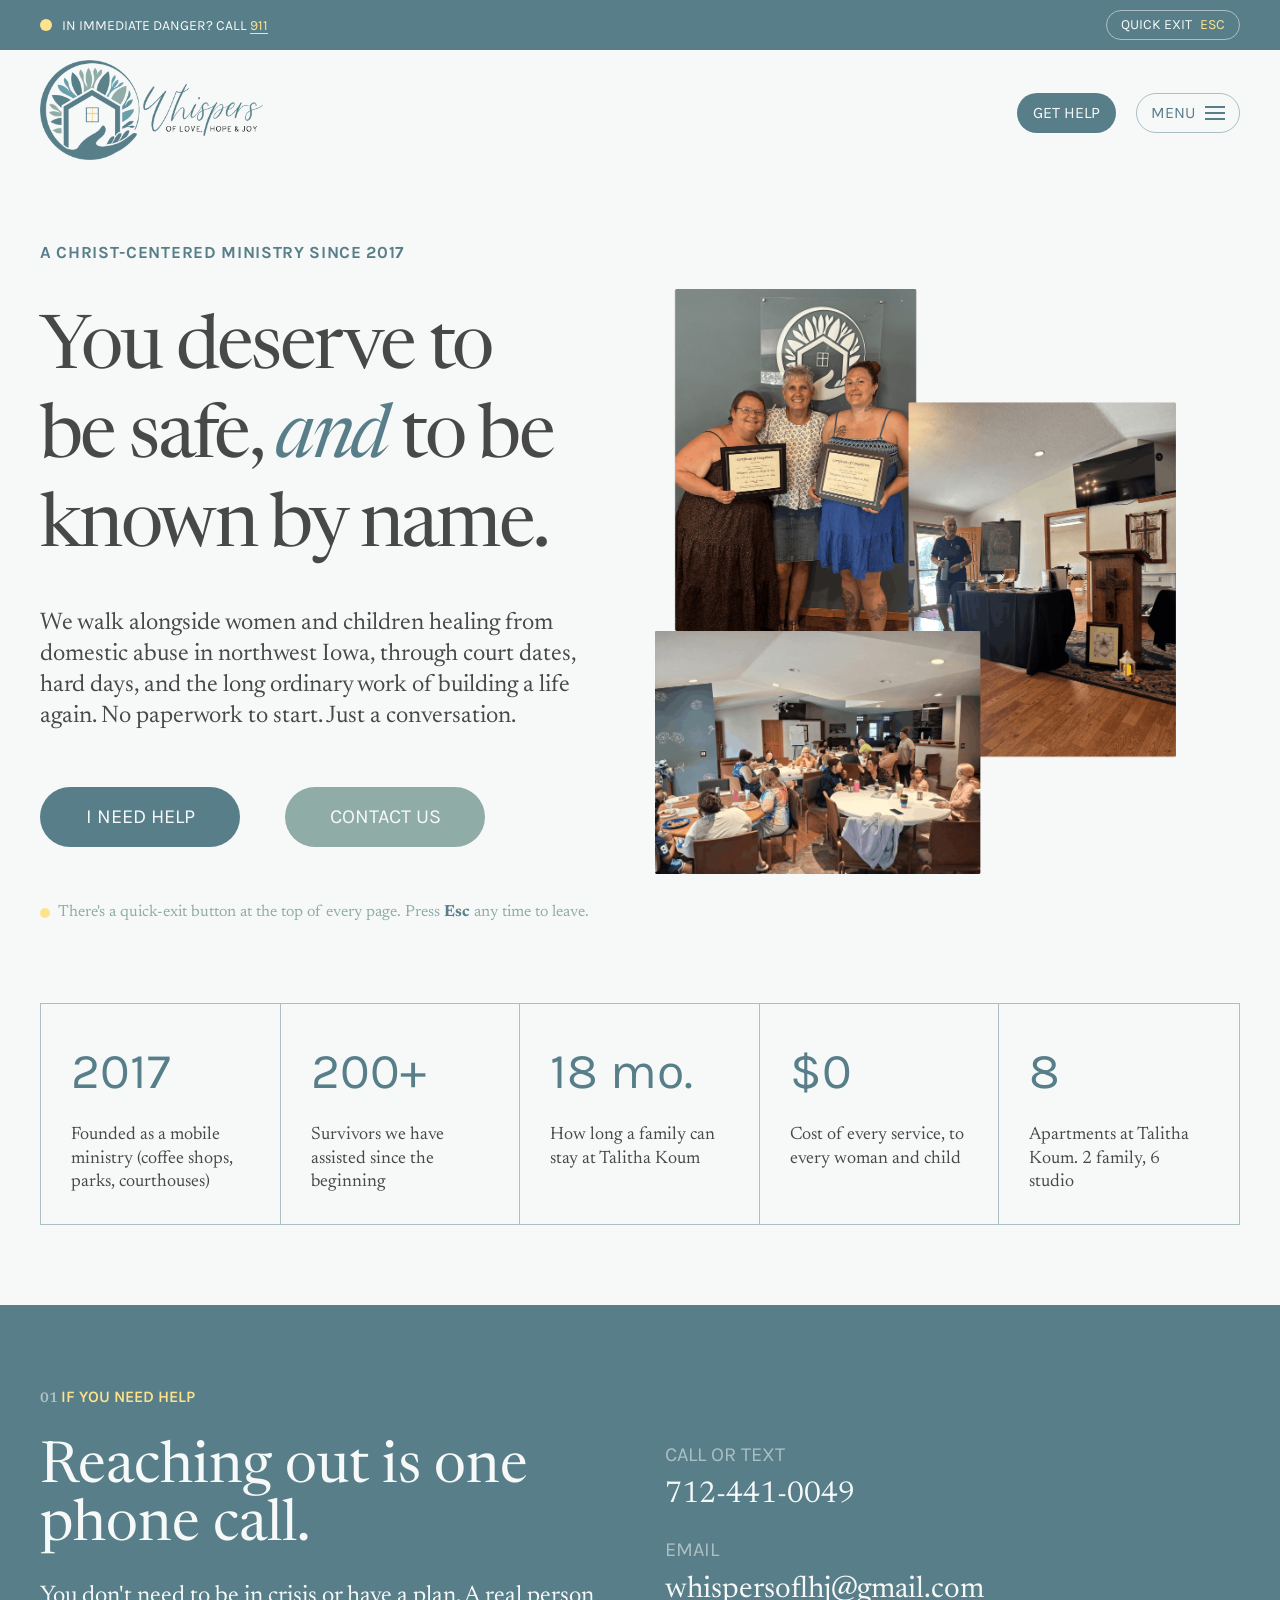
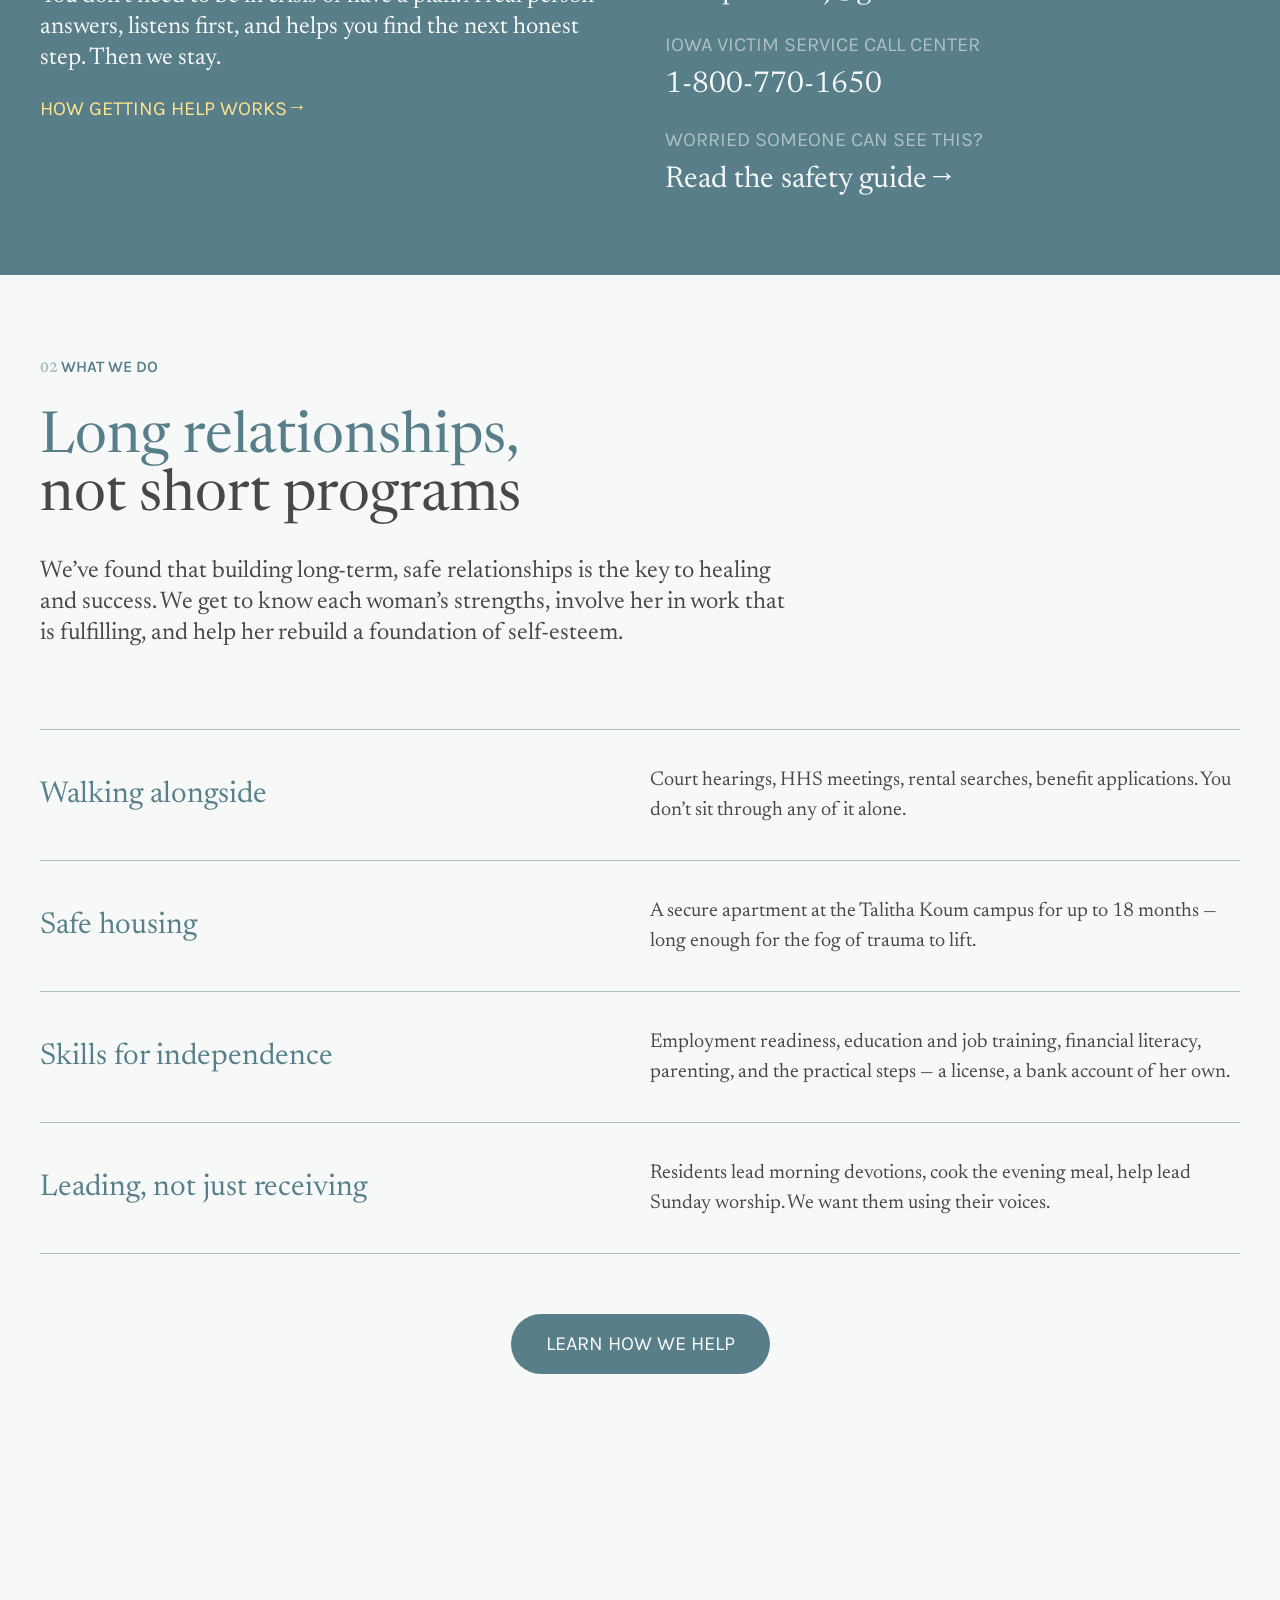
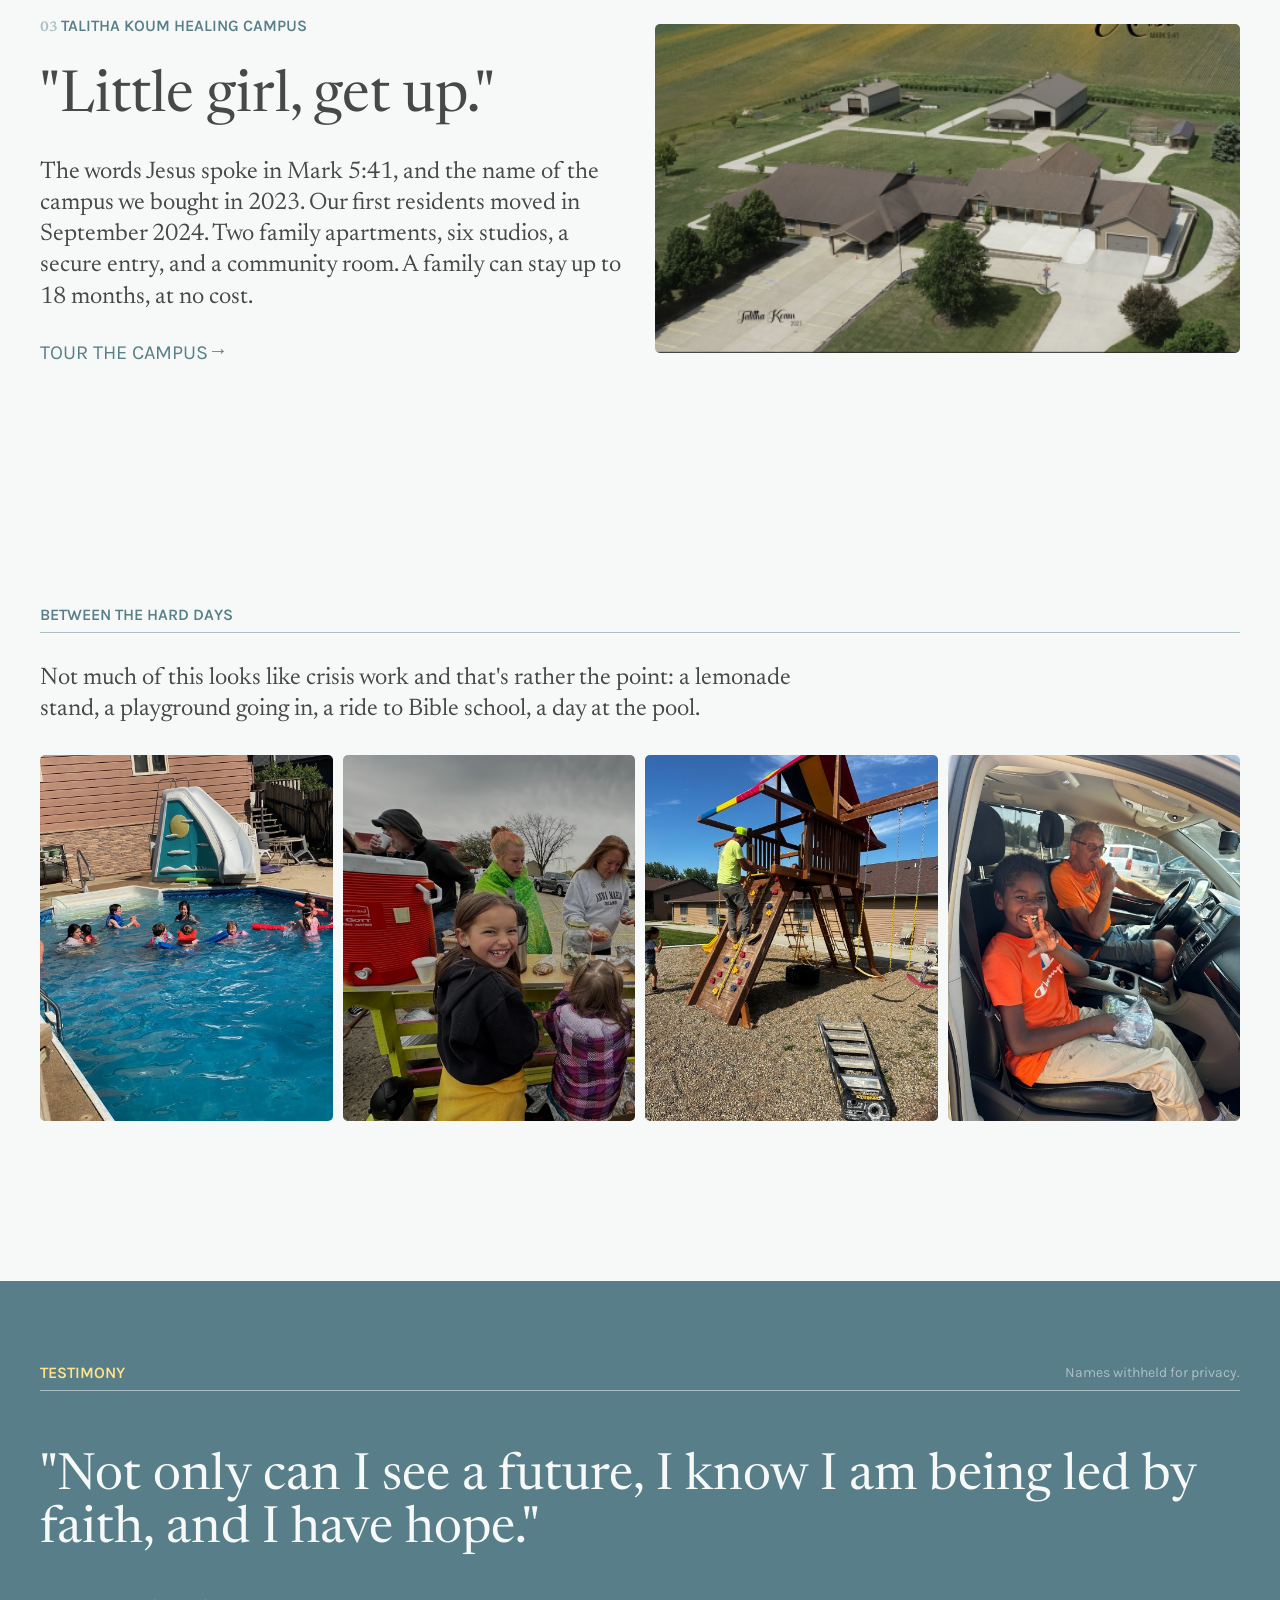
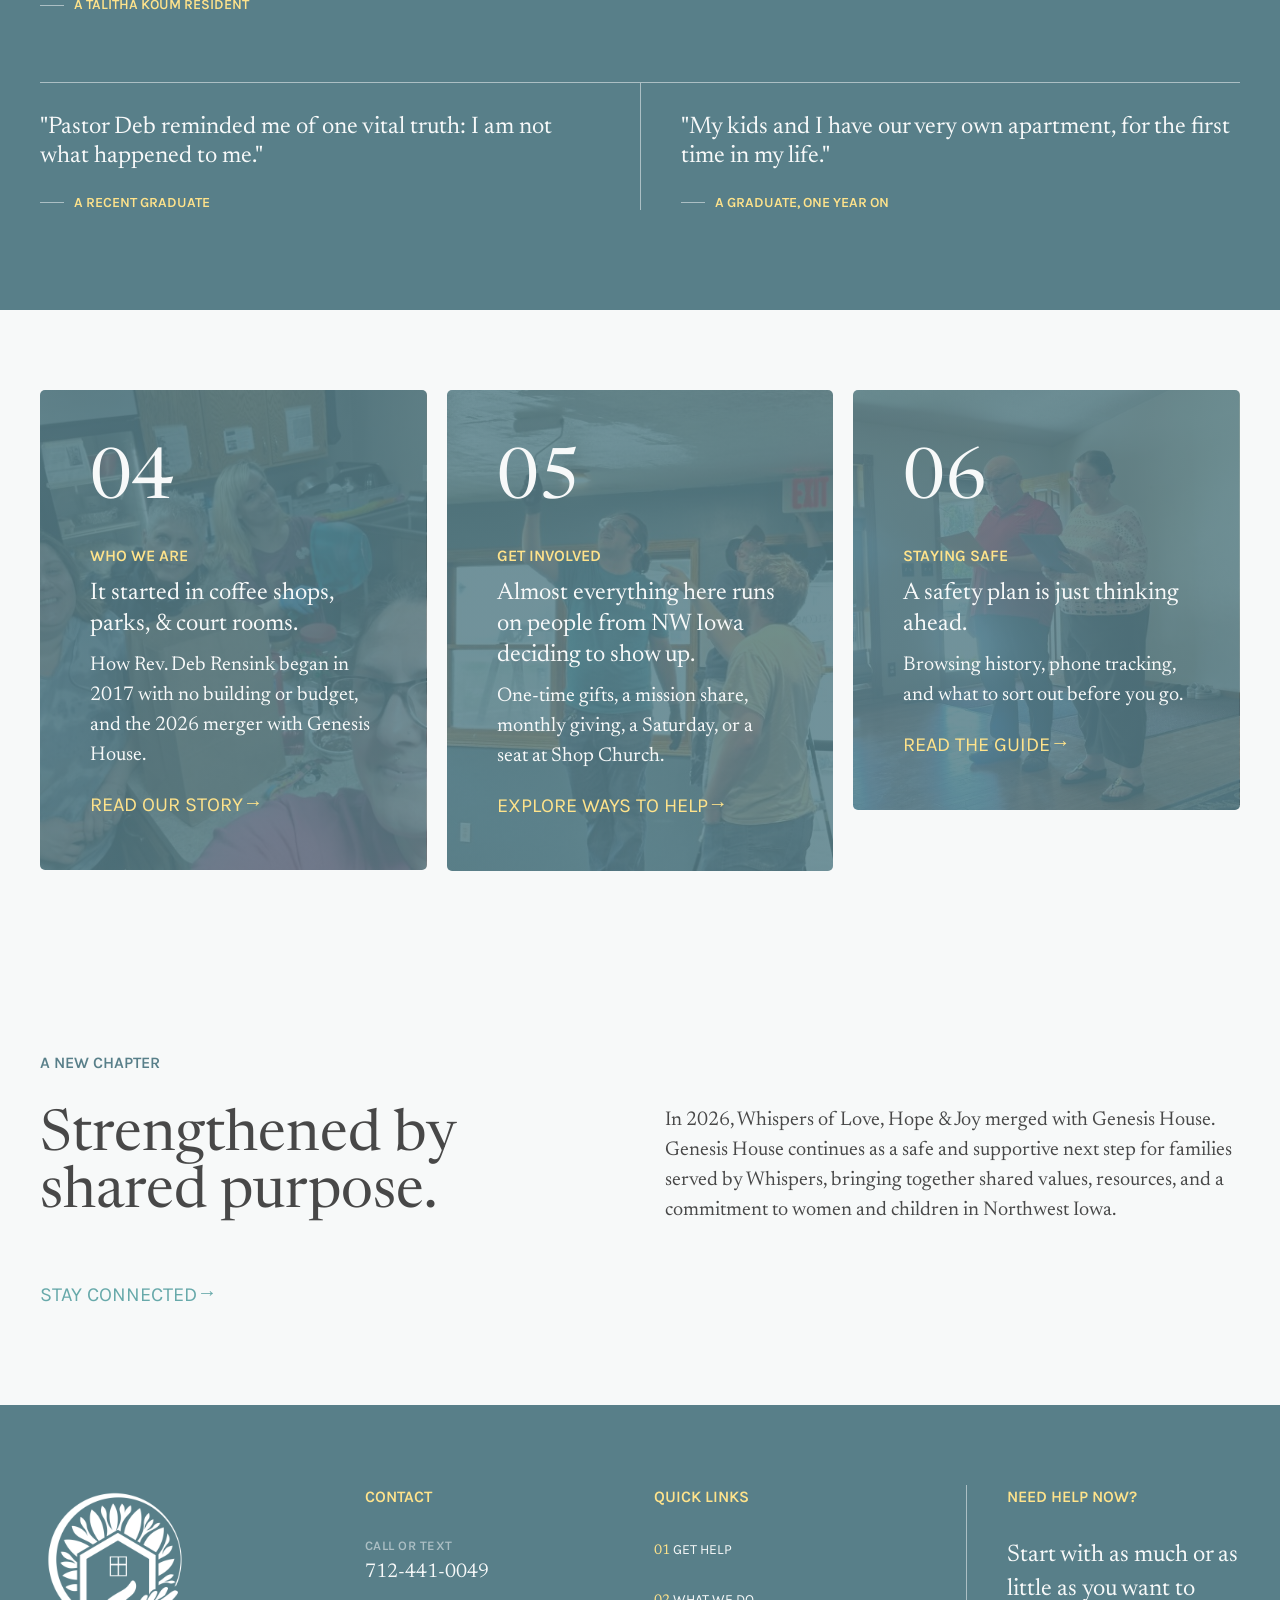
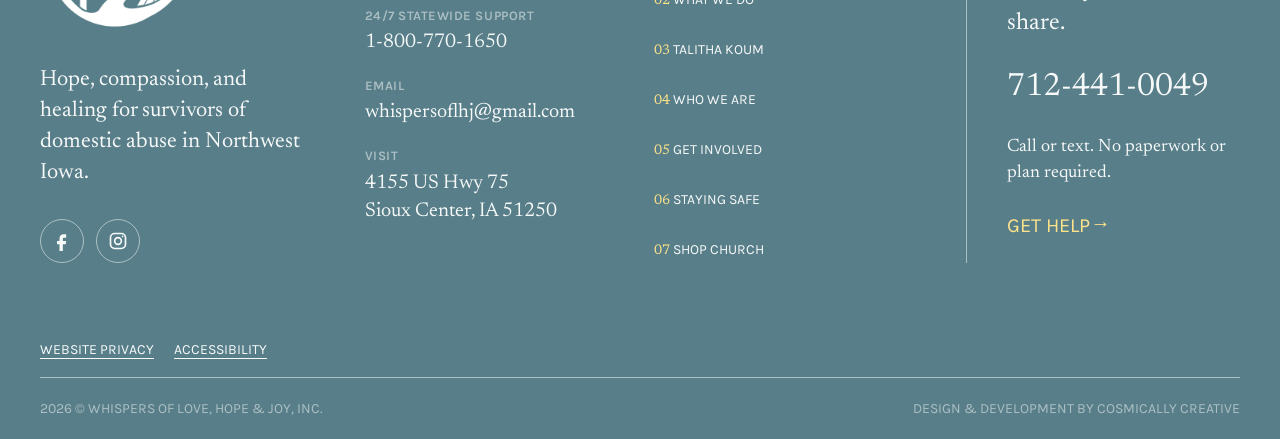
==== commit 00b0ce8c: "Update image content and descriptions in index.html and related files. Replaced outdated images and " ====
--- a/index.html
+++ b/index.html
@@ -195,10 +195,10 @@
             <section class="between-the-hard-days-section">
                 <div class="between-the-hard-days-content site-container content-stack">
                     <p class="section-tag text-teal underline">Between the hard days</p>
-                    <p class="description">Not much of this looks like crisis work and that's rather the point: a lemonade stand, a playground going in, a ride to Bible school, a Saturday downtown.</p>
+                    <p class="description">Not much of this looks like crisis work and that's rather the point: a lemonade stand, a playground going in, a ride to Bible school, a day at the pool.</p>
                     <div class="gallery">
                         <div class="gallery-image">
-                            <img width="500" height="625" decoding="async" loading="lazy" src="img/gallery/gallery1.jpeg" alt="Two adults and a child loading red buckets into a folding wagon at an outdoor gathering">
+                            <img width="500" height="625" decoding="async" loading="lazy" src="img/gallery/gallery1.jpeg" alt="Adults and children in a backyard pool, some in life jackets, with a slide behind them">
                         </div>
                         <div class="gallery-image">
                             <img width="500" height="625" decoding="async" loading="lazy" src="img/gallery/gallery2.jpeg" alt="A child smiling at an outdoor table with a drink cooler, snacks, and adults behind the table">
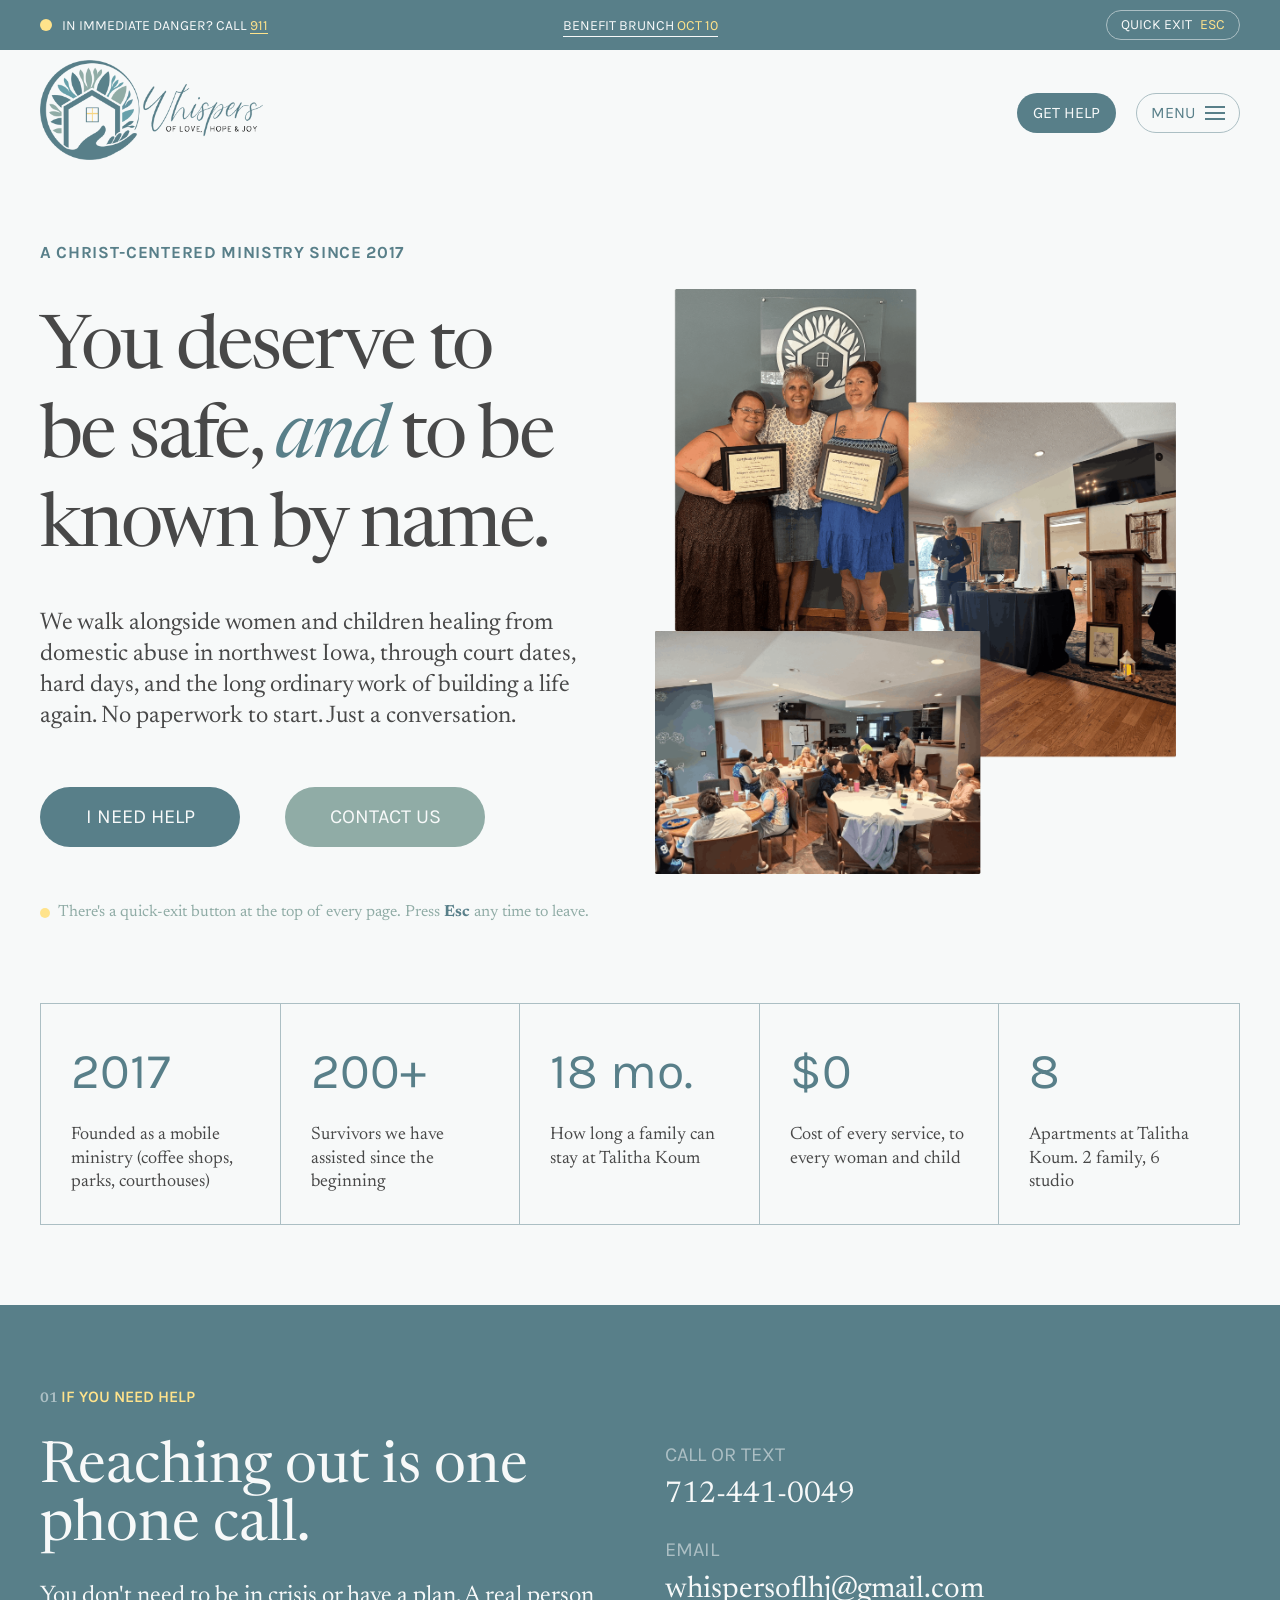
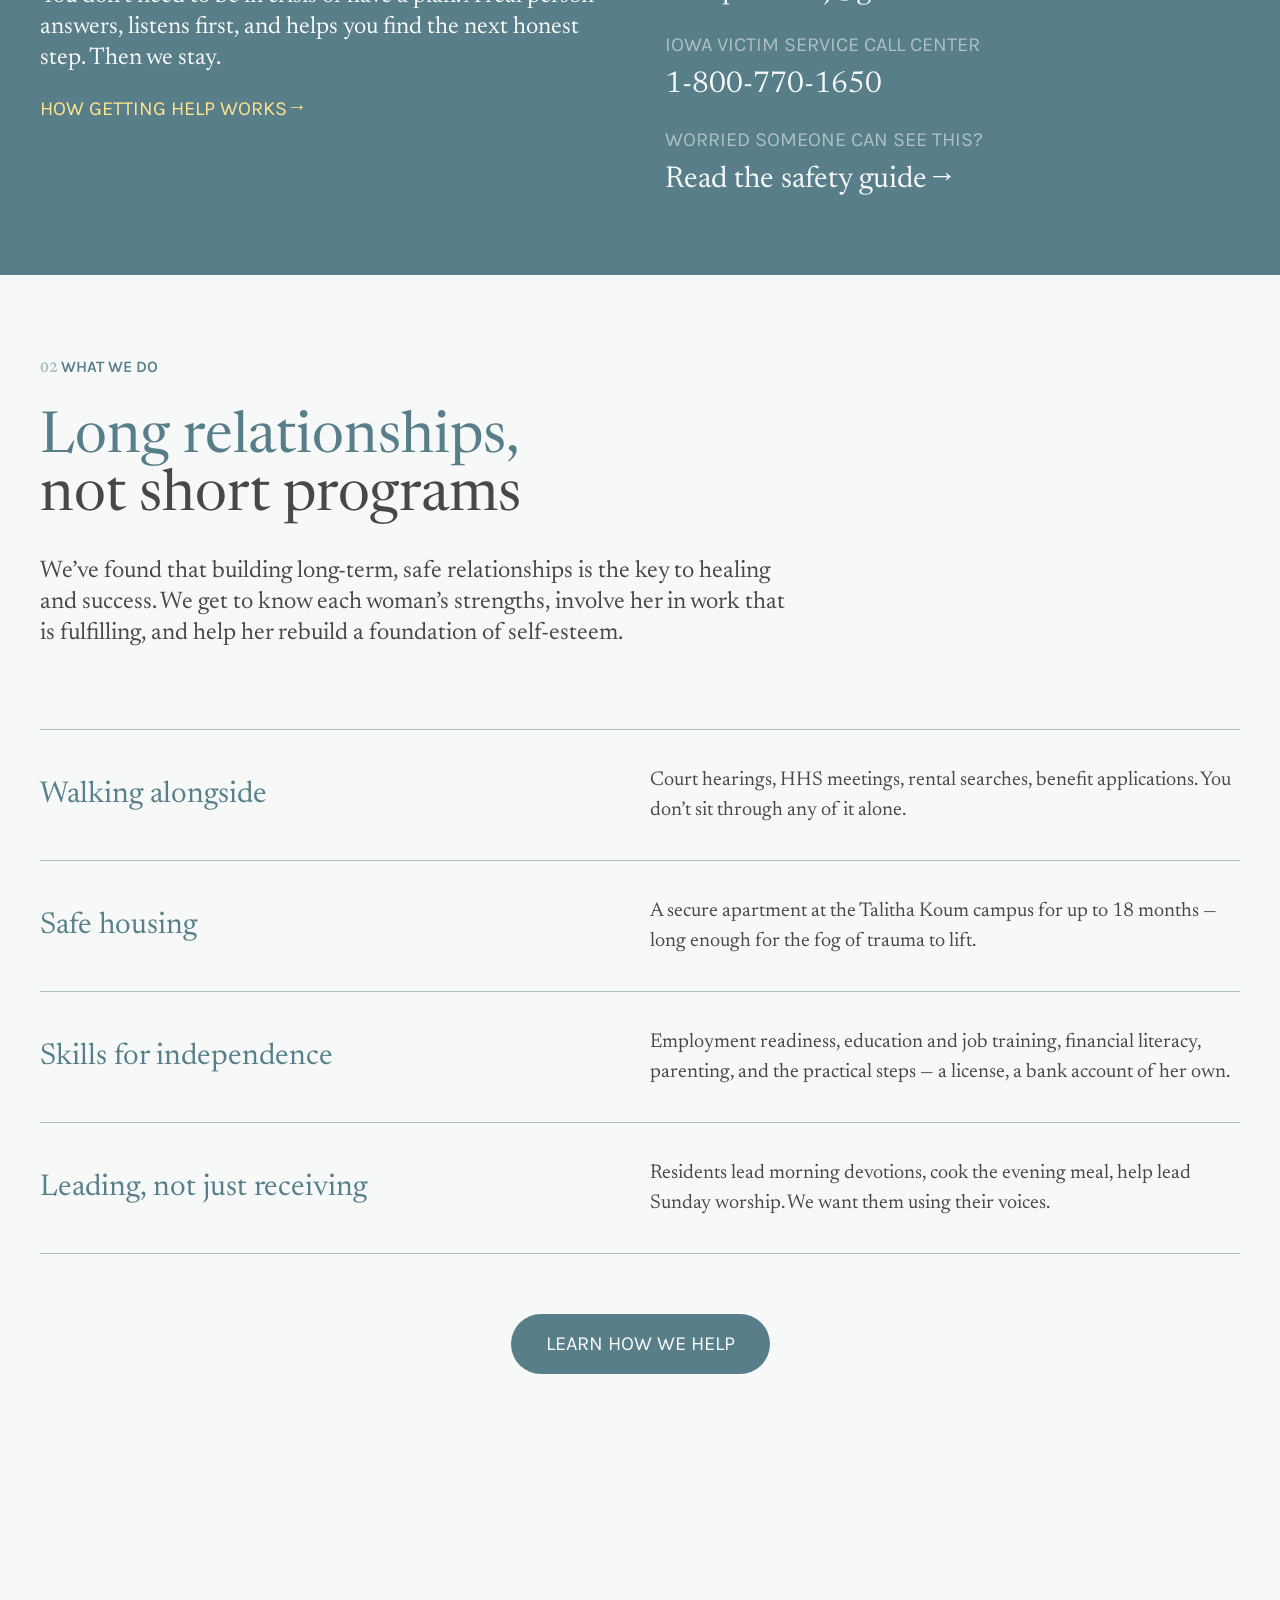
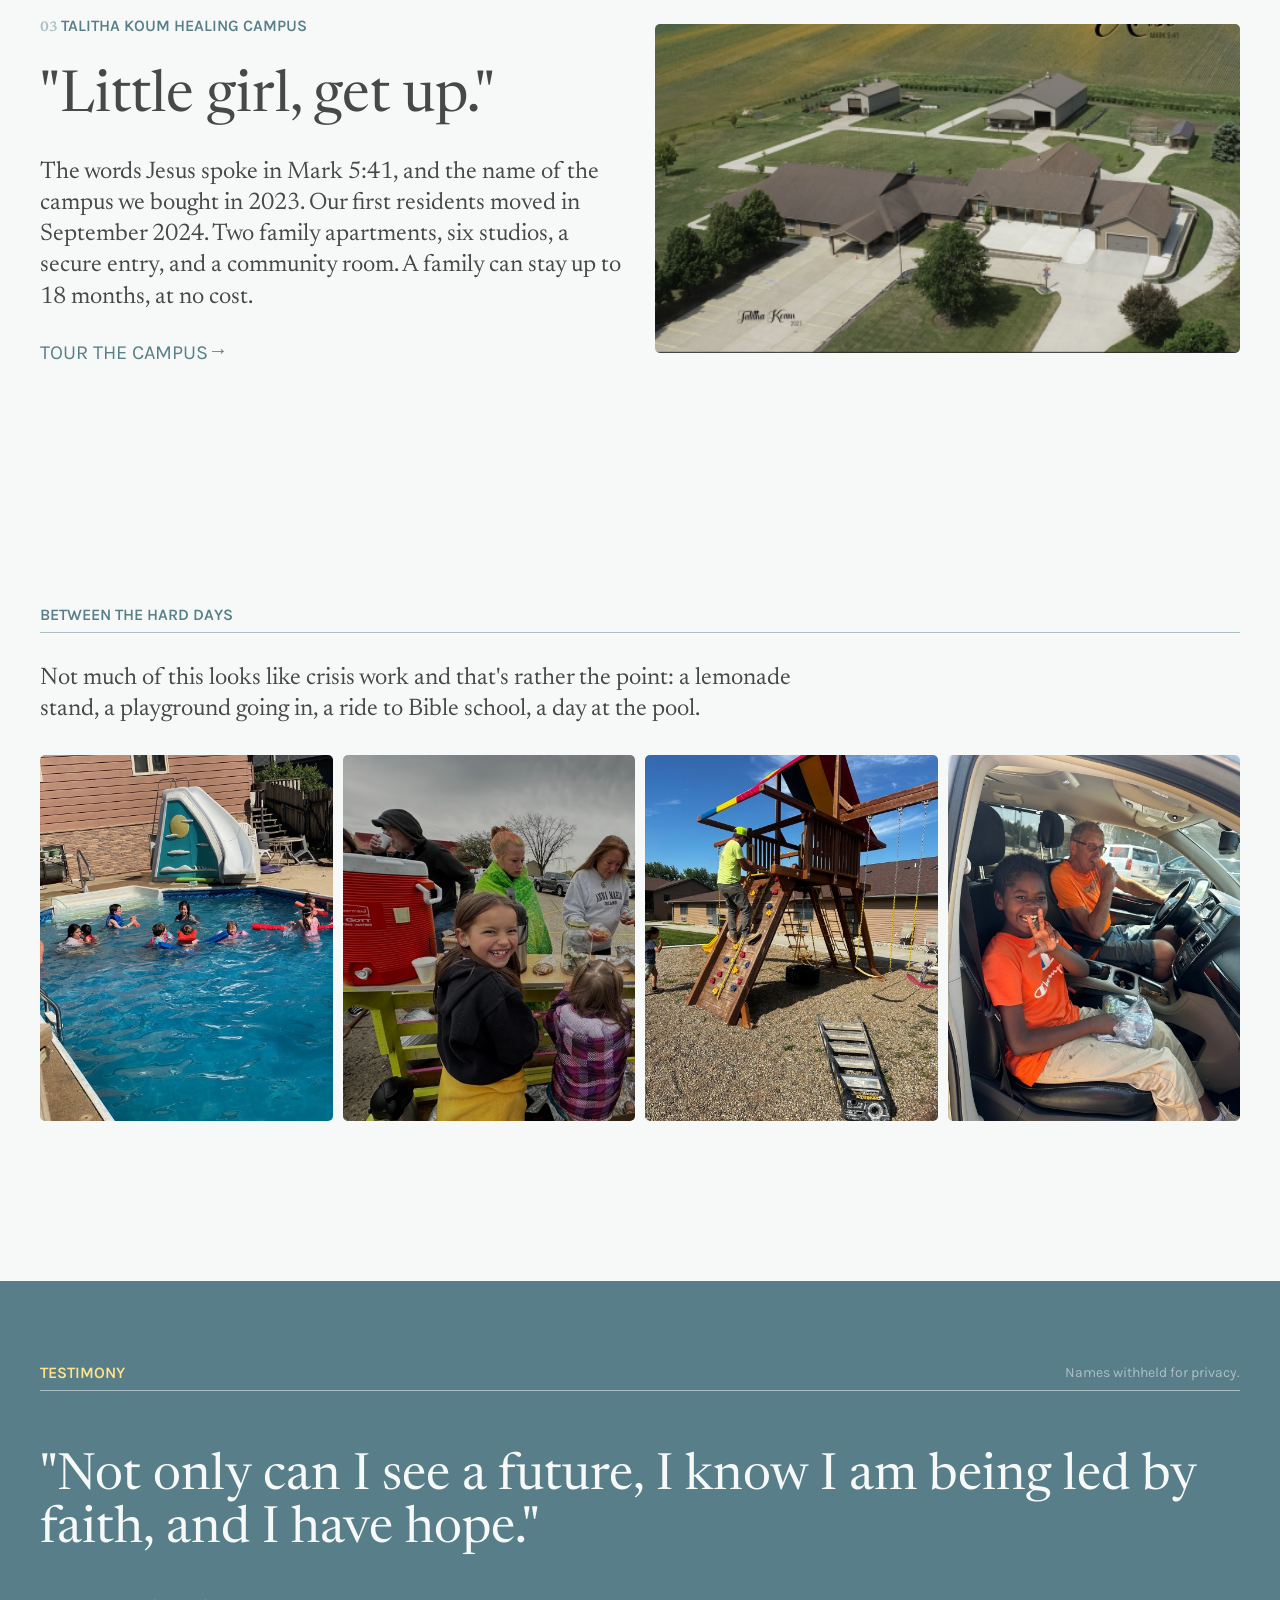
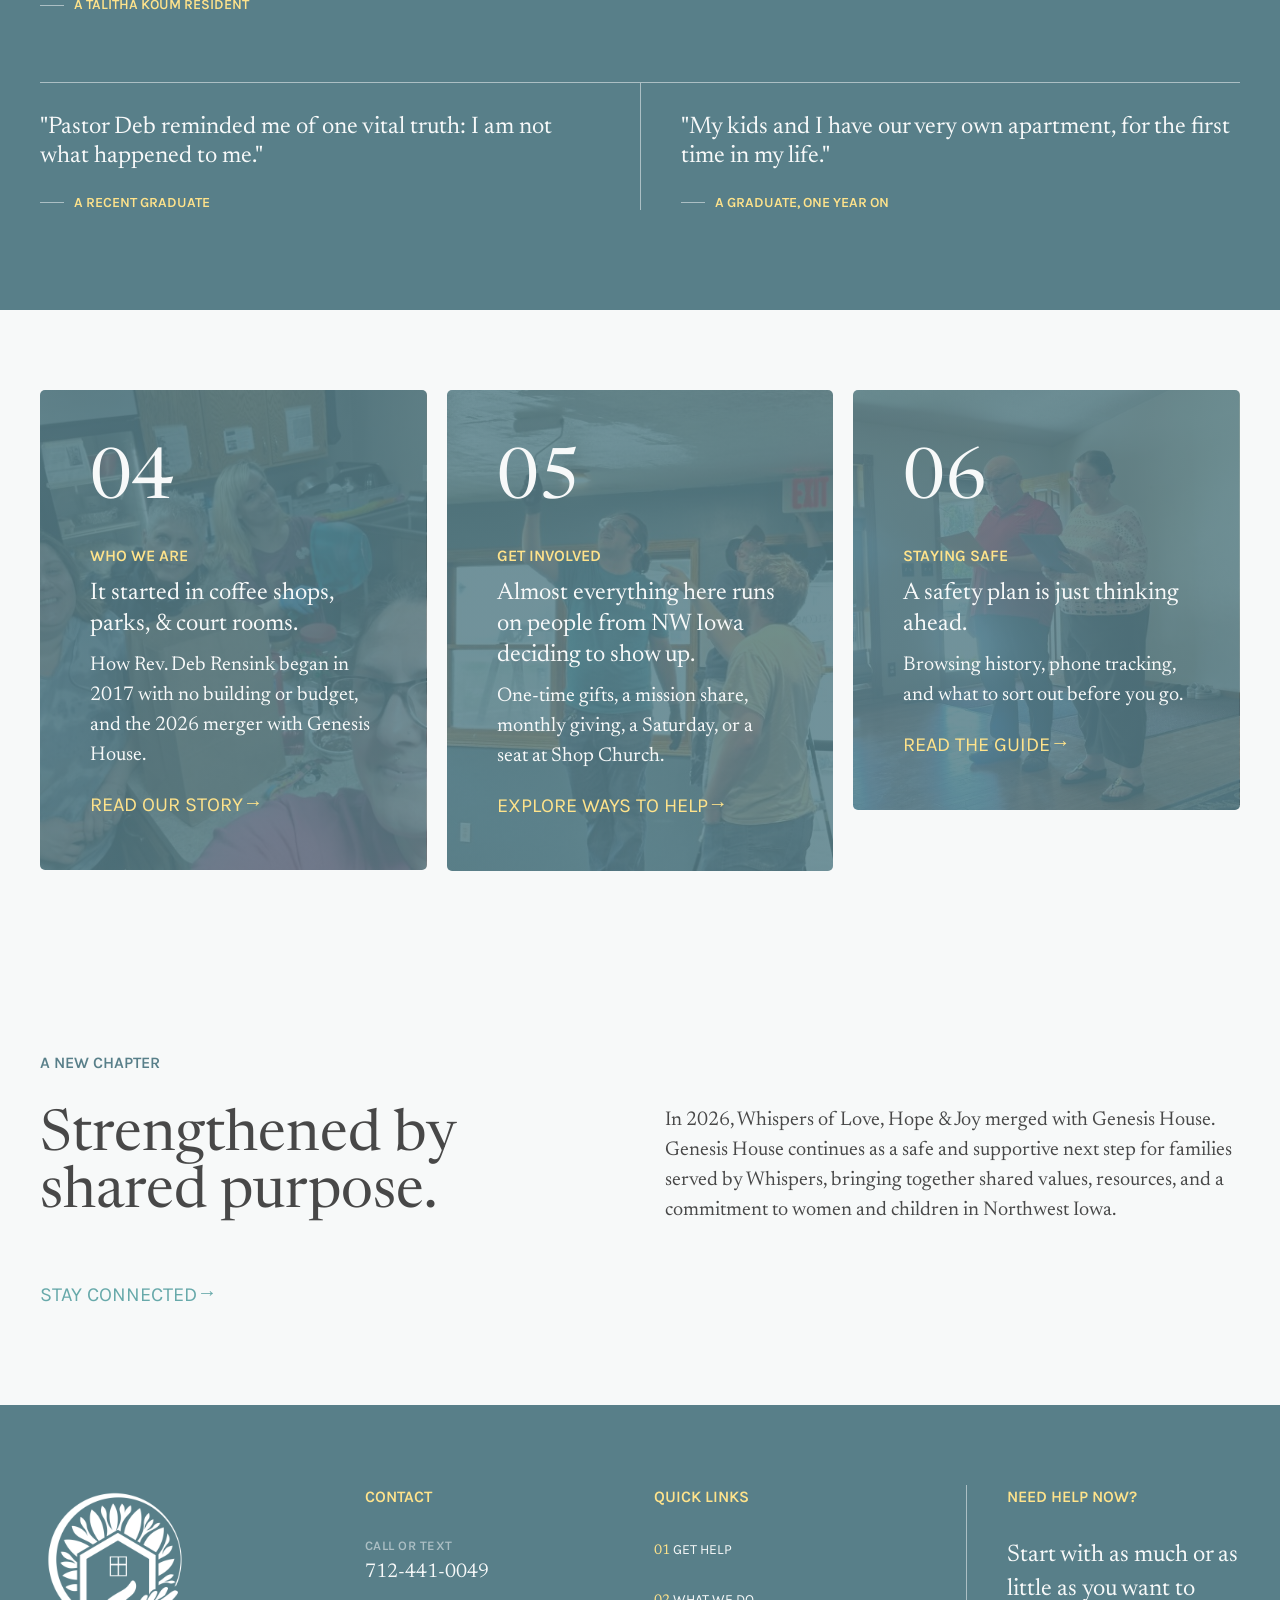
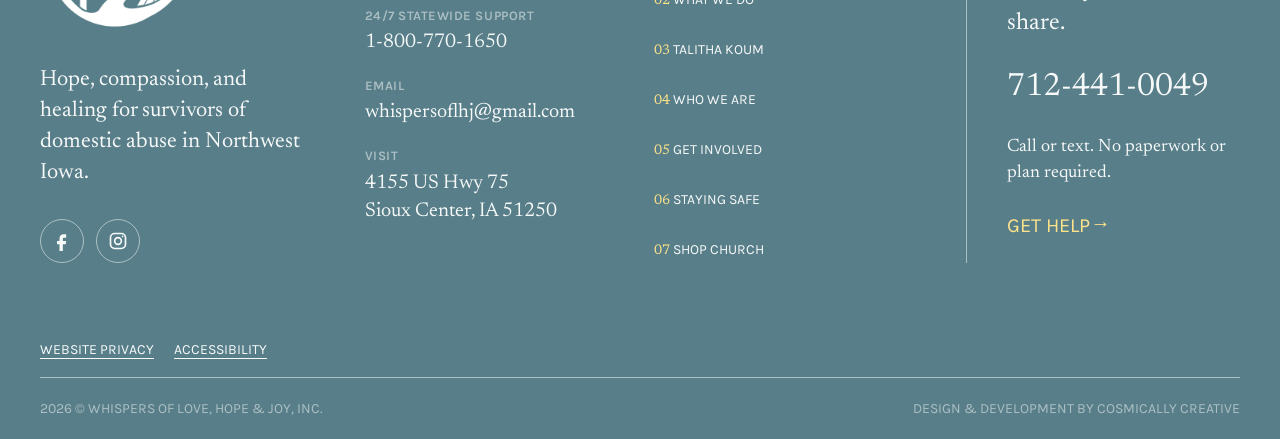
==== commit 30525013: "Remove staging-related configurations and robots directives from multiple files in preparation for p" ====
--- a/index.html
+++ b/index.html
@@ -23,8 +23,6 @@
         <meta property="og:site_name" content="Whispers of Love, Hope, and Joy" />
         <meta name="twitter:card" content="summary" />
         <meta name="theme-color" content="#587f89" />
-        <!-- Remove this robots directive before the public launch. -->
-        <meta name="robots" content="noindex, nofollow, noarchive" />
 
         <link rel="apple-touch-icon" href="img/favicons/favicon-apple.png" />
         <link rel="icon" href="img/favicons/favicon.png" />
--- a/css/style.css
+++ b/css/style.css
@@ -90,23 +90,6 @@
     transform: translateY(0);
 }
 
-body.client-preview::before {
-    position: fixed;
-    right: 1.5rem;
-    bottom: 1.5rem;
-    z-index: 3000;
-    padding: 0.8rem 1.2rem;
-    color: var(--color-yellow);
-    background-color: var(--color-black);
-    border-radius: 50rem;
-    content: "Client Preview";
-    font-family: "Karla", sans-serif;
-    font-size: 1.3rem;
-    font-weight: 700;
-    letter-spacing: 0.04em;
-    text-transform: uppercase;
-}
-
 h1, h2, h3 {
     font-weight: 400;
 }
@@ -259,6 +242,19 @@
 
 .announcement-message {
     text-align: center;
+}
+
+.announcement-link:link,
+.announcement-link:visited {
+    color: inherit;
+    text-decoration: none;
+    border-bottom: 1px solid currentColor;
+    padding-bottom: 0.15em;
+}
+
+.announcement-link:hover,
+.announcement-link:active {
+    color: var(--color-yellow);
 }
 
 .quick-exit {
@@ -3223,3 +3219,146 @@
 .shop-visit-details .btn {
     margin-top: 2rem;
 }
+
+/* EVENT PAGE */
+
+.event-main {
+    padding-top: 16rem;
+}
+
+.event-hero {
+    padding: 8rem 0 12rem;
+}
+
+.event-hero-content {
+    display: grid;
+    grid-template-columns: minmax(0, 1.15fr) minmax(32rem, 0.7fr);
+    gap: 8rem;
+    align-items: center;
+}
+
+.event-hero-copy h1 {
+    max-width: 90rem;
+    margin: 0;
+    font-size: clamp(6.4rem, 5.5vw, 9.6rem);
+    line-height: 0.98;
+}
+
+.event-hero-copy .description {
+    max-width: 72rem;
+}
+
+.event-hero-actions {
+    display: flex;
+    flex-wrap: wrap;
+    gap: 3rem;
+    align-items: center;
+    margin-top: 1rem;
+}
+
+.event-qr {
+    display: flex;
+    flex-direction: column;
+    align-items: center;
+    gap: 2rem;
+    margin: 0;
+    padding: 3.2rem 3.2rem 2.6rem;
+    background-color: #fff;
+    border-radius: 5px;
+    box-shadow: 2rem 2rem 0 var(--color-yellow);
+}
+
+.event-qr img {
+    display: block;
+    width: min(100%, 32rem);
+    height: auto;
+}
+
+.event-qr figcaption {
+    color: var(--color-teal);
+    font-family: "Karla", sans-serif;
+    font-size: 1.4rem;
+    font-weight: 600;
+    letter-spacing: 0.04em;
+    text-align: center;
+    text-transform: uppercase;
+}
+
+.event-details-section {
+    padding: 12rem 0;
+    background-color: rgba(172, 191, 196, 0.13);
+}
+
+.event-details-heading {
+    display: grid;
+    grid-template-columns: minmax(0, 1.2fr) minmax(32rem, 0.8fr);
+    gap: 8rem;
+    align-items: end;
+    margin-bottom: 6rem;
+}
+
+.event-details-heading h2 {
+    font-size: clamp(5rem, 5vw, 8rem);
+    line-height: 1;
+}
+
+.event-details-heading > .description {
+    padding-left: 4rem;
+    border-left: 1px solid var(--color-gray);
+}
+
+.event-details-grid {
+    display: grid;
+    grid-template-columns: repeat(3, minmax(0, 1fr));
+    gap: 2rem;
+}
+
+.event-detail-card {
+    display: flex;
+    min-height: 32rem;
+    flex-direction: column;
+    gap: 1.6rem;
+    padding: 4rem;
+    background-color: var(--color-white);
+    border-top: 6px solid var(--color-green);
+    border-radius: 5px;
+}
+
+.event-detail-card--teal {
+    color: var(--color-white);
+    background-color: var(--color-teal);
+    border-color: var(--color-yellow);
+}
+
+.event-detail-card--yellow {
+    background-color: var(--color-yellow);
+    border-color: var(--color-teal);
+}
+
+.event-detail-card h3 {
+    color: var(--color-teal);
+    font-size: 3.6rem;
+    line-height: 1.08;
+}
+
+.event-detail-card--teal h3,
+.event-detail-card--teal a:link,
+.event-detail-card--teal a:visited {
+    color: var(--color-white);
+}
+
+.event-detail-card p:last-child,
+.event-detail-card p:nth-of-type(2) {
+    line-height: 1.45;
+}
+
+.event-detail-card a:link,
+.event-detail-card a:visited {
+    color: inherit;
+    font-weight: 600;
+    text-underline-offset: 0.2em;
+}
+
+.event-detail-card .link-btn {
+    margin-top: auto;
+}
--- a/css/queries.css
+++ b/css/queries.css
@@ -14,7 +14,8 @@
     .who-we-are-hero-content,
     .get-involved-hero-content,
     .staying-safe-hero-content,
-    .shop-church-hero-content {
+    .shop-church-hero-content,
+    .event-hero-content {
         gap: 5rem;
     }
 
@@ -300,6 +301,28 @@
         margin: 0 auto;
     }
 
+    .event-hero-content,
+    .event-details-heading {
+        grid-template-columns: 1fr;
+        gap: 5rem;
+    }
+
+    .event-hero-copy {
+        max-width: 100rem;
+    }
+
+    .event-qr {
+        width: min(100%, 42rem);
+        margin: 0 auto;
+    }
+
+    .event-details-heading > .description {
+        padding-top: 3rem;
+        padding-left: 0;
+        border-top: 1px solid var(--color-gray);
+        border-left: 0;
+    }
+
 }
 
 @media (max-width: 59em) {
@@ -399,7 +422,8 @@
         padding: 8rem 0 12rem;
     }
 
-    .shop-church-hero {
+    .shop-church-hero,
+    .event-hero {
         padding: 8rem 0 12rem;
     }
 
@@ -409,6 +433,46 @@
 
     .announcement-message {
         display: none;
+    }
+
+    .announcement-bar--active {
+        grid-template-areas:
+            "emergency exit"
+            "message message";
+    }
+
+    .announcement-bar--active .emergency-message {
+        grid-area: emergency;
+    }
+
+    .announcement-bar--active .quick-exit {
+        grid-area: exit;
+    }
+
+    .announcement-bar--active .announcement-message {
+        display: block;
+        grid-area: message;
+        padding-top: 0.4rem;
+        text-align: center;
+    }
+
+    .event-details-grid {
+        grid-template-columns: 1fr;
+    }
+
+    body:has(.announcement-bar--active) .hero-section {
+        padding-top: 24rem;
+    }
+
+    body:has(.announcement-bar--active) .get-help-main,
+    body:has(.announcement-bar--active) .what-we-do-main,
+    body:has(.announcement-bar--active) .talitha-koum-main,
+    body:has(.announcement-bar--active) .who-we-are-main,
+    body:has(.announcement-bar--active) .get-involved-main,
+    body:has(.announcement-bar--active) .staying-safe-main,
+    body:has(.announcement-bar--active) .shop-church-main,
+    body:has(.announcement-bar--active) .event-main {
+        padding-top: 20rem;
     }
 
     .immediate-help-content,
@@ -857,8 +921,24 @@
     .who-we-are-main,
     .get-involved-main,
     .staying-safe-main,
-    .shop-church-main {
+    .shop-church-main,
+    .event-main {
         padding-top: 14rem;
+    }
+
+    body:has(.announcement-bar--active) .hero-section {
+        padding-top: 21rem;
+    }
+
+    body:has(.announcement-bar--active) .get-help-main,
+    body:has(.announcement-bar--active) .what-we-do-main,
+    body:has(.announcement-bar--active) .talitha-koum-main,
+    body:has(.announcement-bar--active) .who-we-are-main,
+    body:has(.announcement-bar--active) .get-involved-main,
+    body:has(.announcement-bar--active) .staying-safe-main,
+    body:has(.announcement-bar--active) .shop-church-main,
+    body:has(.announcement-bar--active) .event-main {
+        padding-top: 18rem;
     }
 
     .get-help-hero {
@@ -875,6 +955,10 @@
         min-height: calc(100svh - 14rem);
     }
 
+    .event-hero {
+        min-height: 0;
+    }
+
     .get-help-hero-content {
         grid-template-columns: minmax(0, 1fr);
         gap: 5rem;
@@ -886,7 +970,8 @@
     .who-we-are-hero-copy h1,
     .get-involved-hero-copy h1,
     .staying-safe-hero-copy h1,
-    .shop-church-hero-copy h1 {
+    .shop-church-hero-copy h1,
+    .event-hero-copy h1 {
         font-size: clamp(5rem, 15vw, 6.8rem);
     }
 
@@ -896,14 +981,25 @@
     .get-involved-hero-actions,
     .staying-safe-hero-actions,
     .shop-church-hero-actions,
+    .event-hero-actions,
     .what-we-do-hero-actions .btn,
     .talitha-koum-hero-actions .btn,
     .who-we-are-hero-actions .btn,
     .get-involved-hero-actions .btn,
     .staying-safe-hero-actions .btn,
-    .shop-church-hero-actions .btn {
+    .shop-church-hero-actions .btn,
+    .event-hero-actions .btn {
         width: 100%;
         text-align: center;
+    }
+
+    .event-detail-card {
+        min-height: 0;
+        padding: 3rem 2.5rem;
+    }
+
+    .event-detail-card h3 {
+        font-size: 3rem;
     }
 
     .talitha-koum-hero-image {
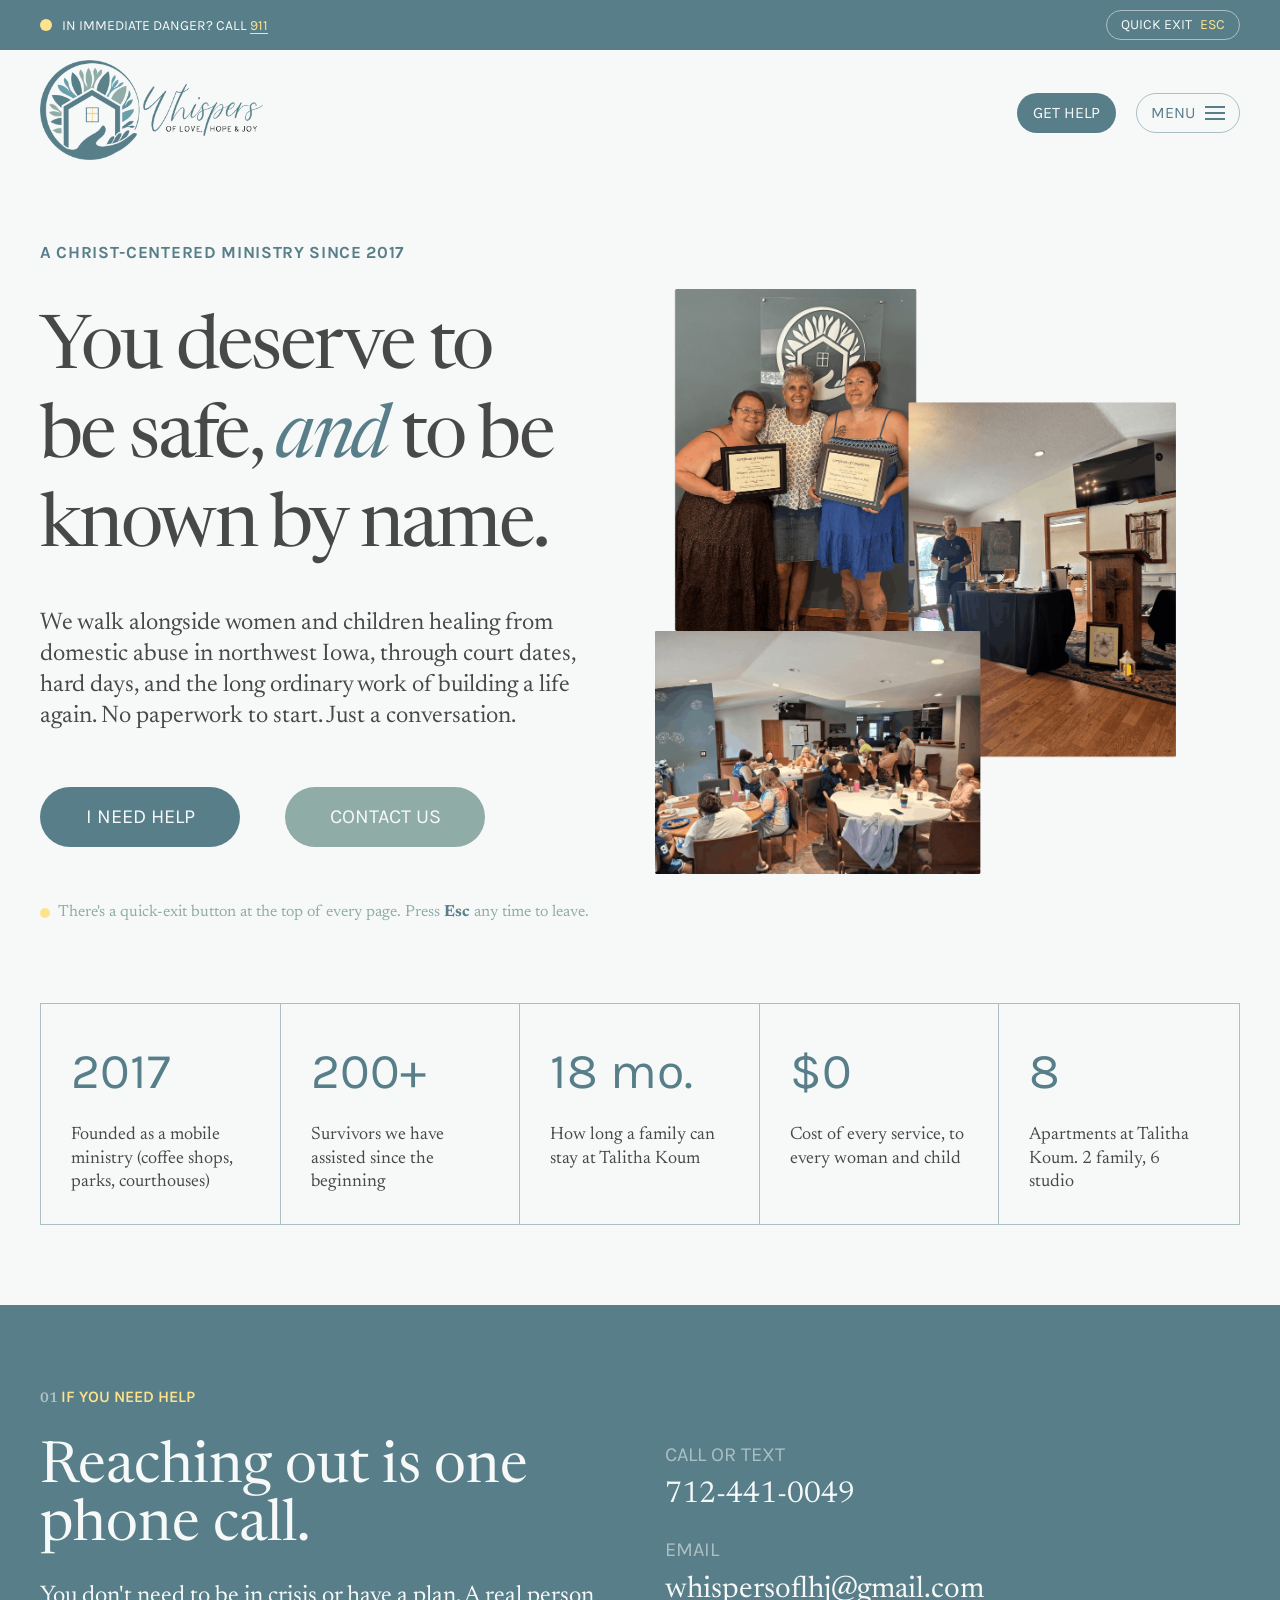
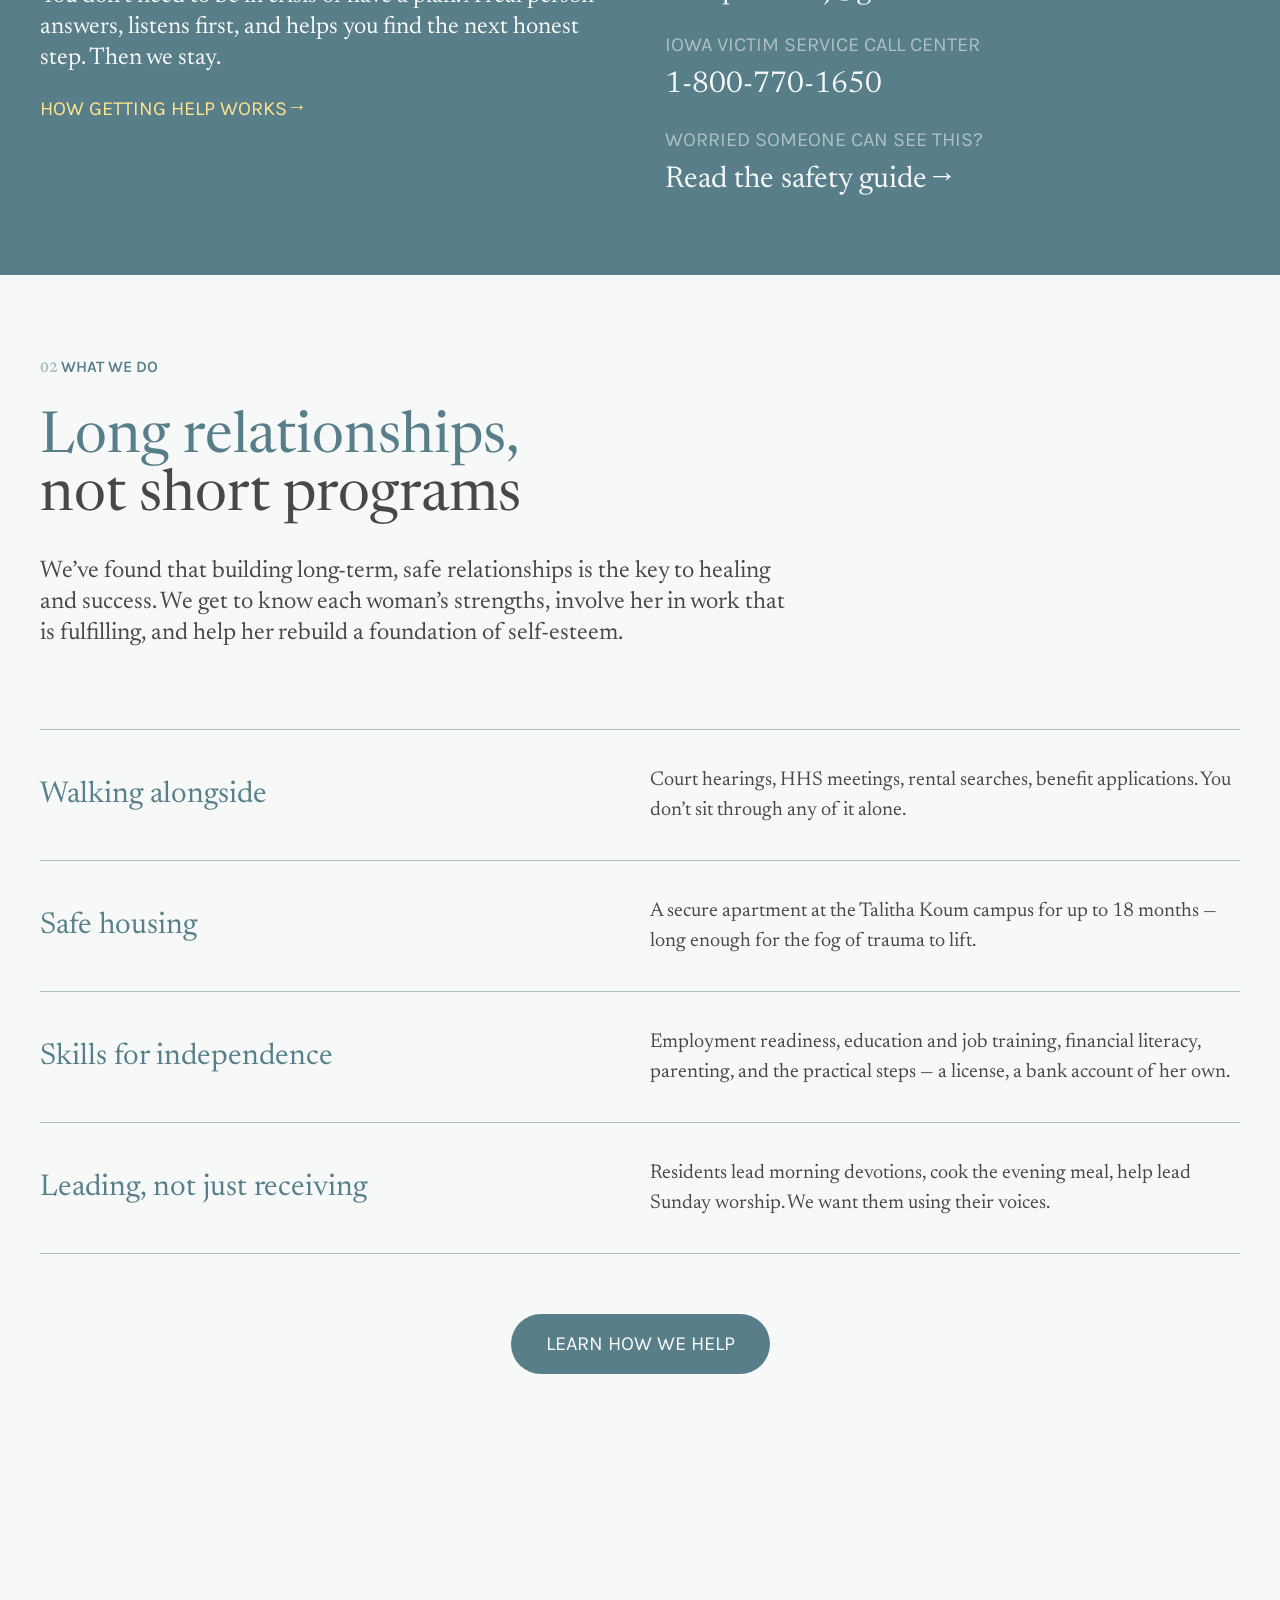
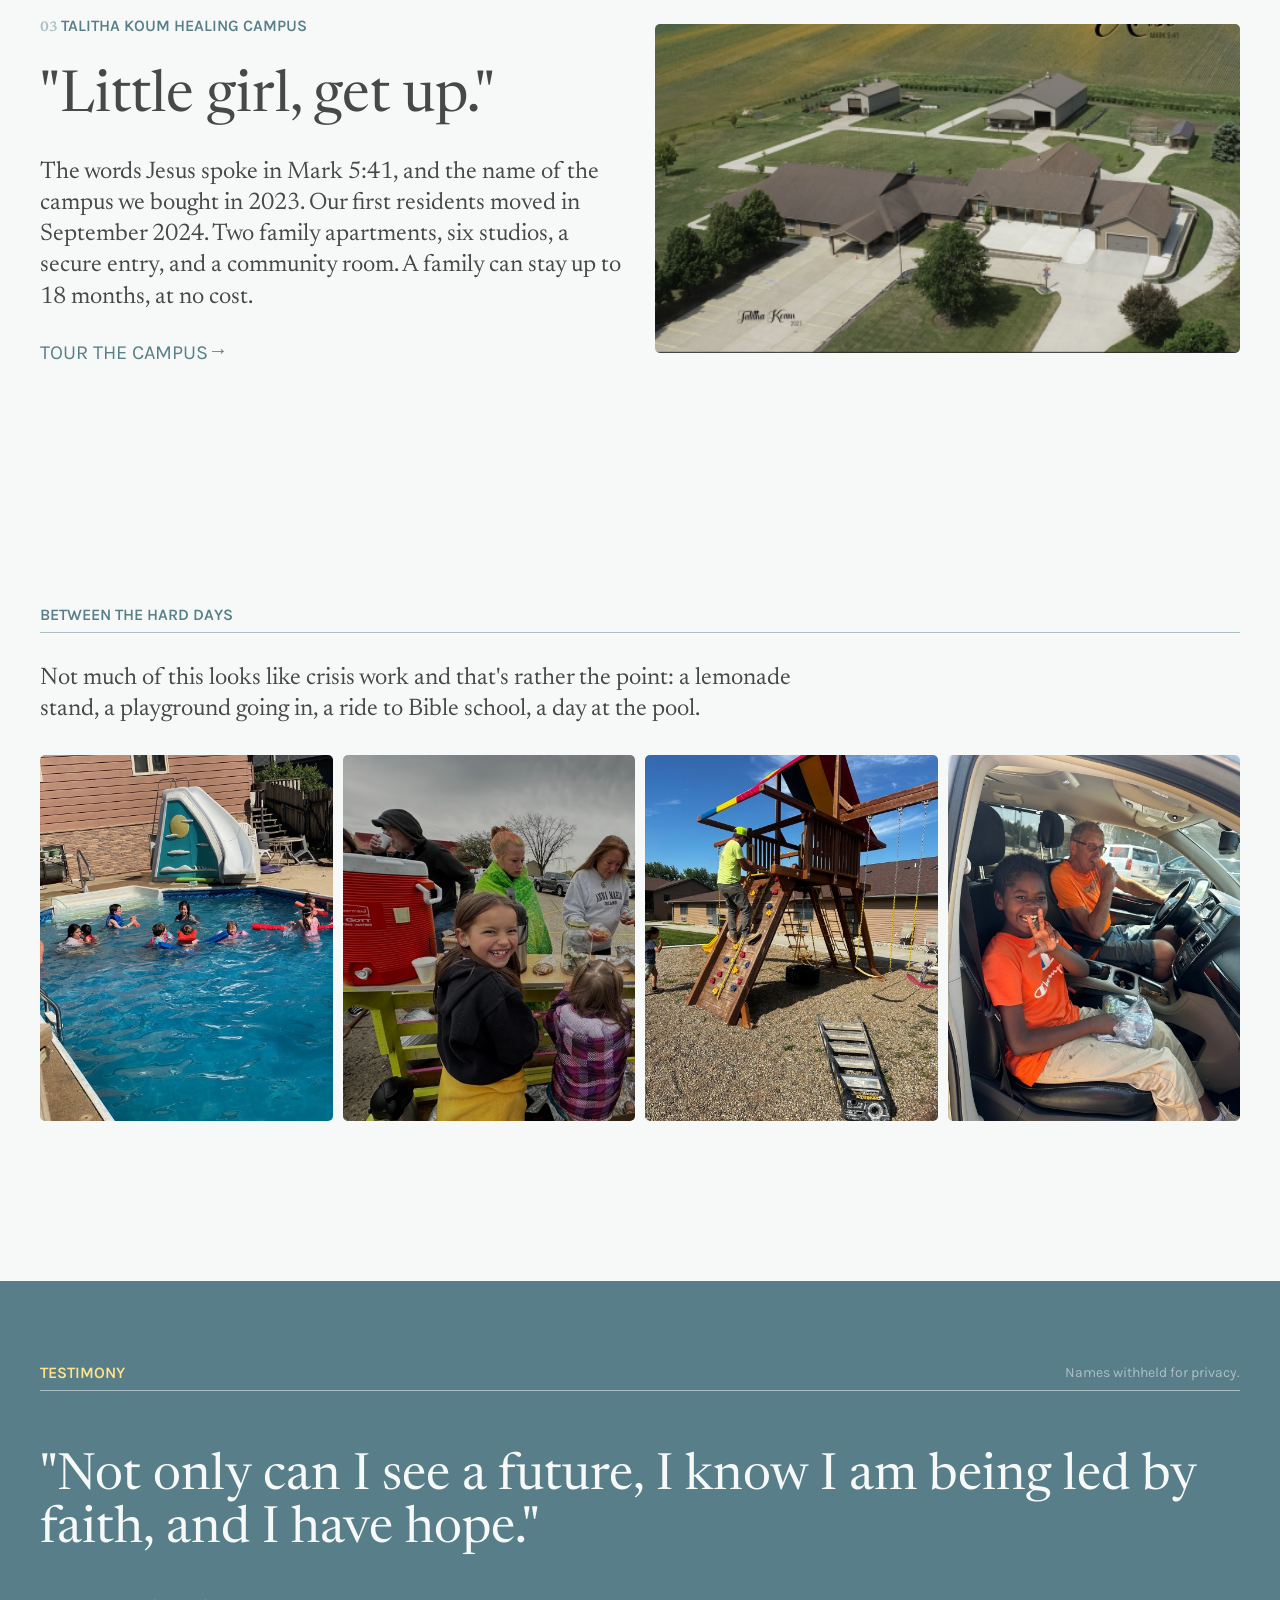
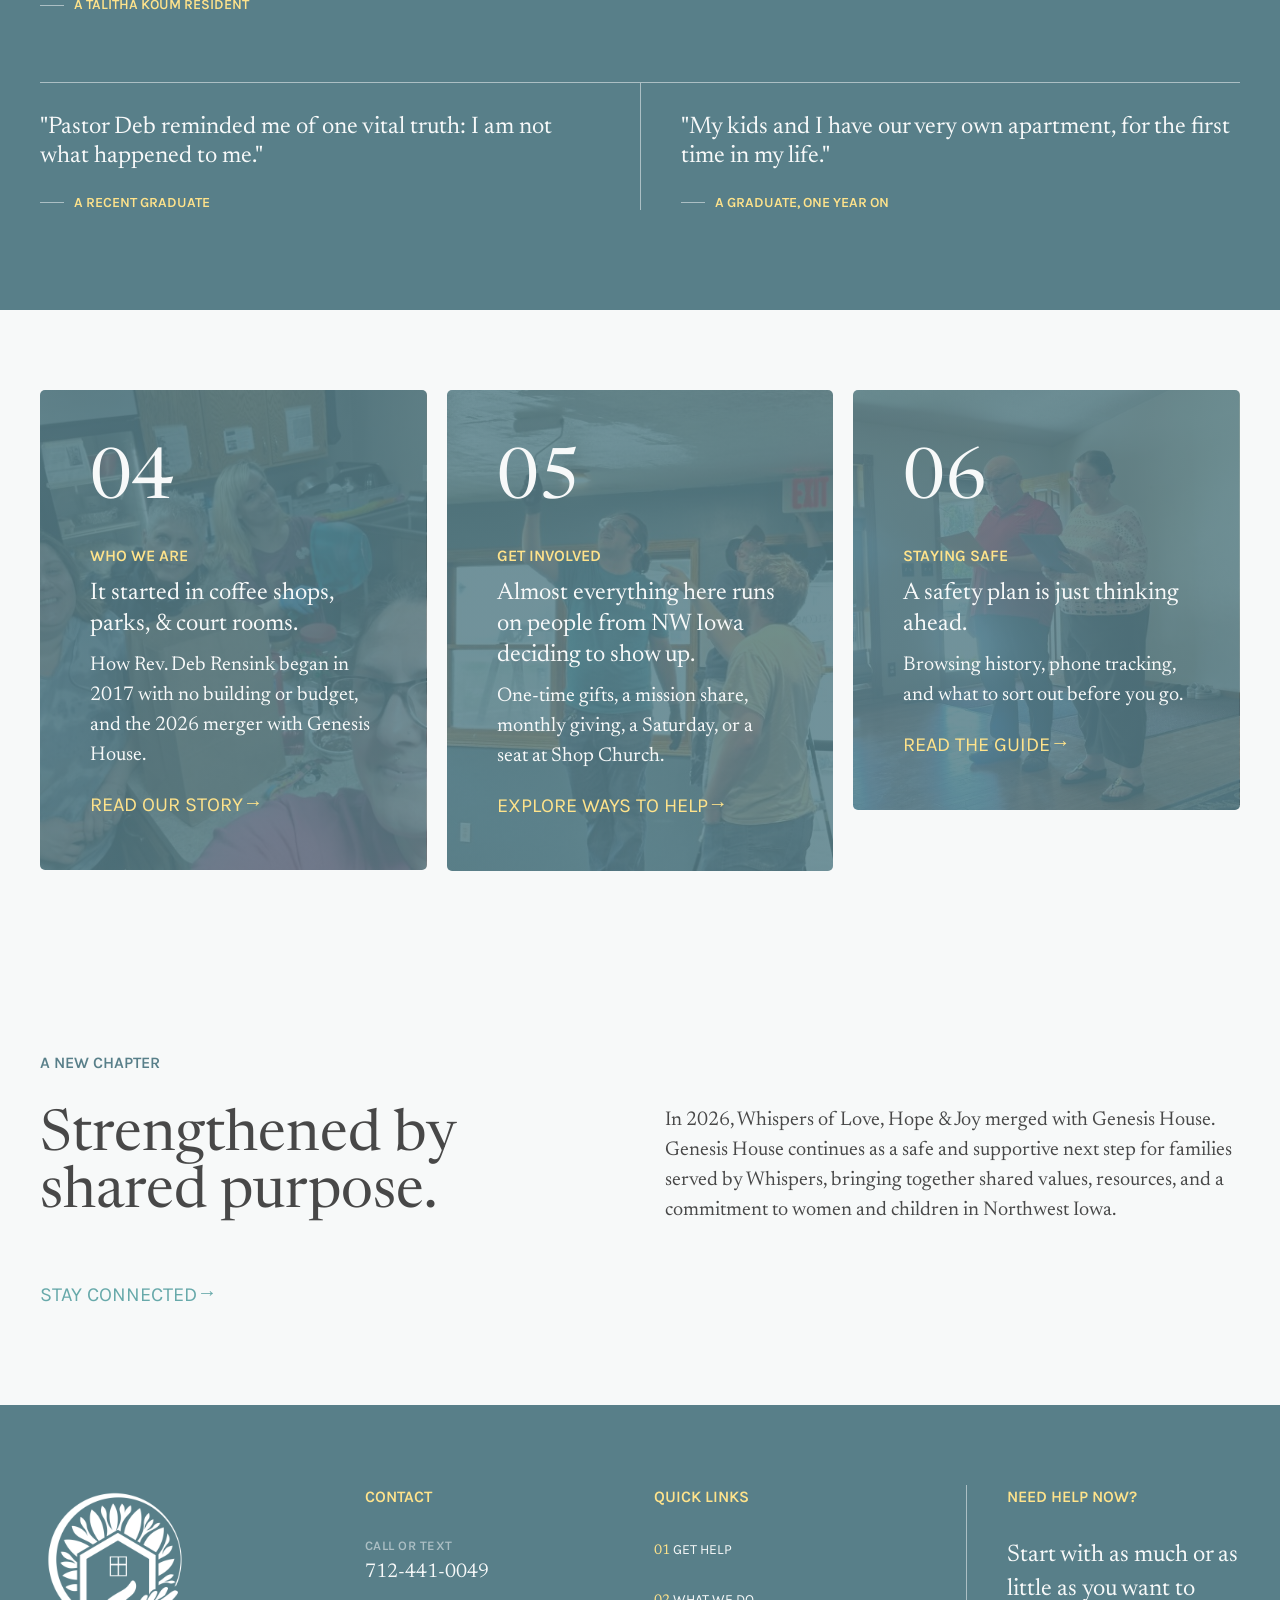
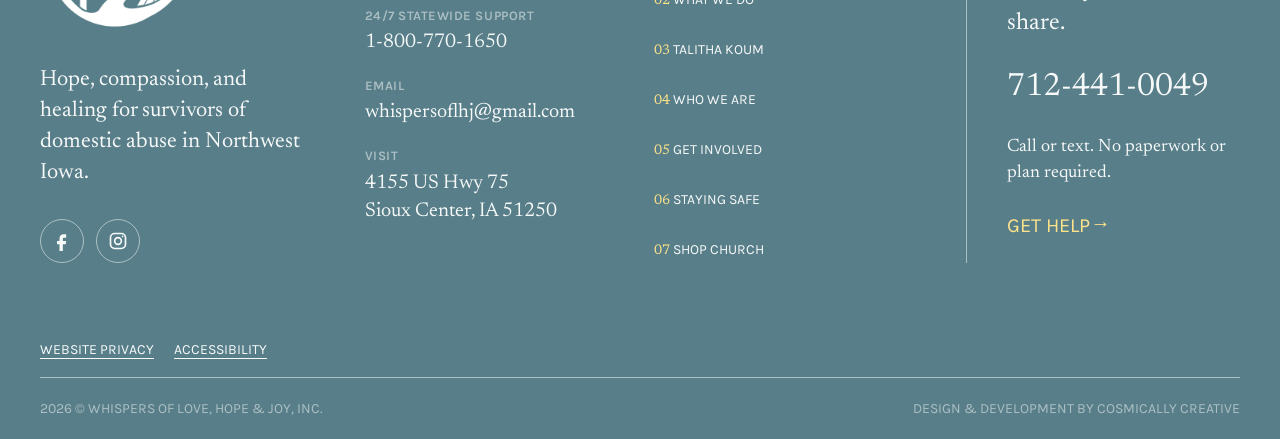
==== commit 722079e8: "Enhance SEO and accessibility across the site by updating meta tags in HTML files, adding canonical " ====
--- a/index.html
+++ b/index.html
@@ -21,7 +21,14 @@
         <meta property="og:description" content="Christ-centered support, practical help, and healing community for survivors of domestic abuse in Northwest Iowa." />
         <meta property="og:type" content="website" />
         <meta property="og:site_name" content="Whispers of Love, Hope, and Joy" />
-        <meta name="twitter:card" content="summary" />
+        <link rel="canonical" href="https://whispersoflhj.org/" />
+        <meta property="og:url" content="https://whispersoflhj.org/" />
+        <meta property="og:image" content="https://whispersoflhj.org/img/share.png" />
+        <meta property="og:image:width" content="1200" />
+        <meta property="og:image:height" content="630" />
+        <meta property="og:image:alt" content="Whispers of Love, Hope, and Joy" />
+        <meta name="twitter:card" content="summary_large_image" />
+        <meta name="twitter:image" content="https://whispersoflhj.org/img/share.png" />
         <meta name="theme-color" content="#587f89" />
 
         <link rel="apple-touch-icon" href="img/favicons/favicon-apple.png" />
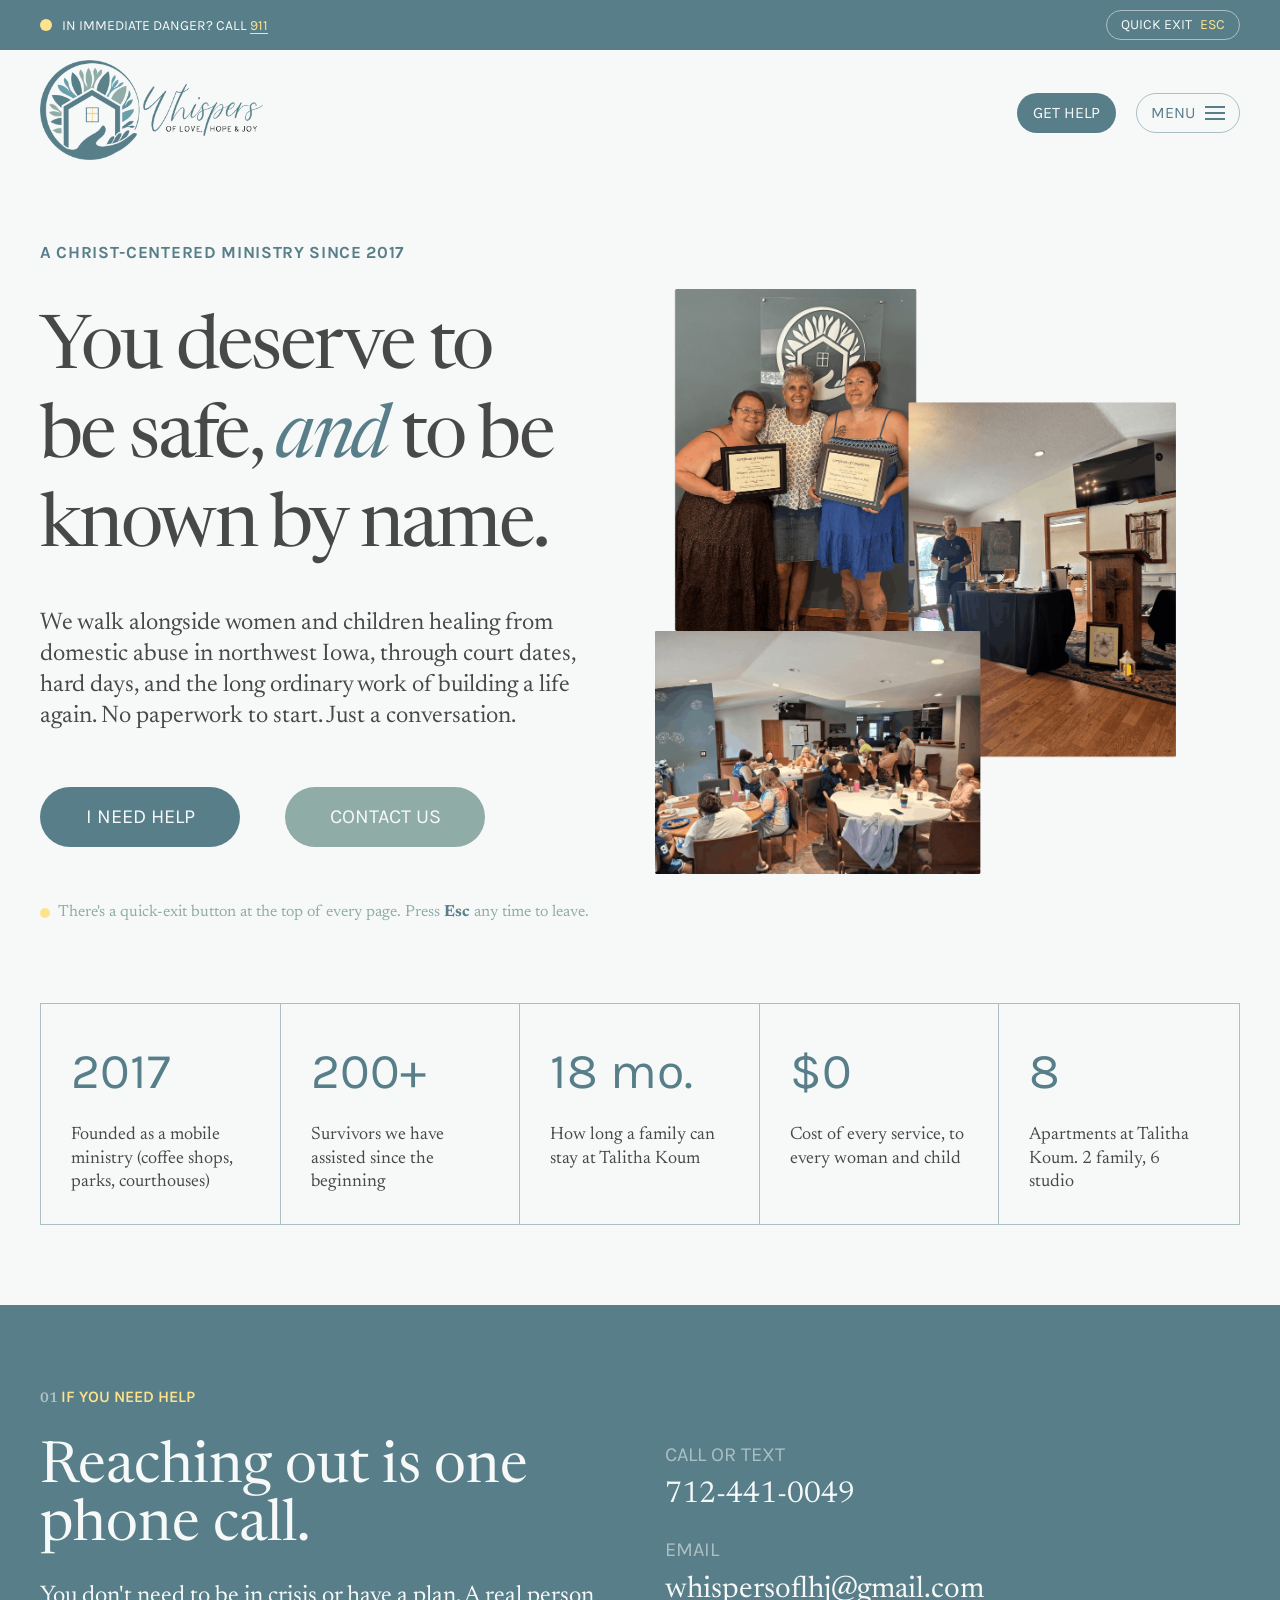
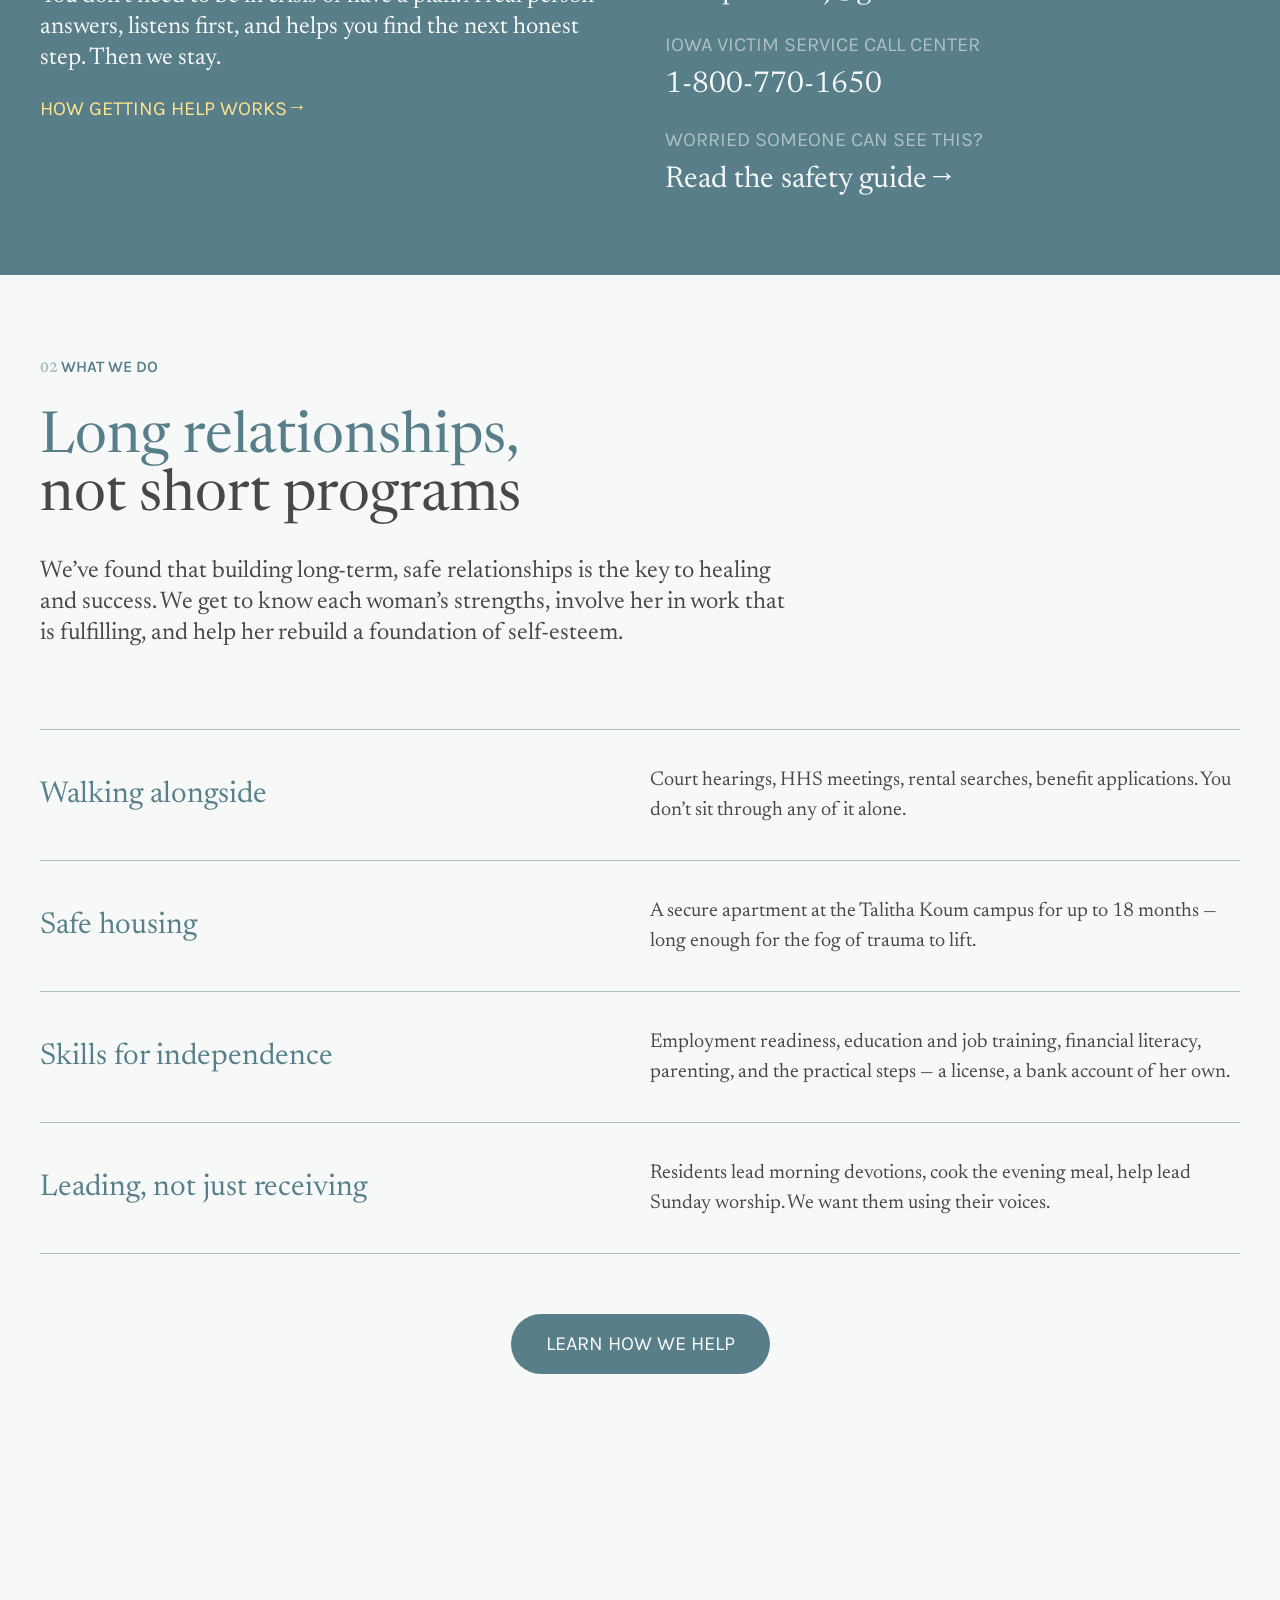
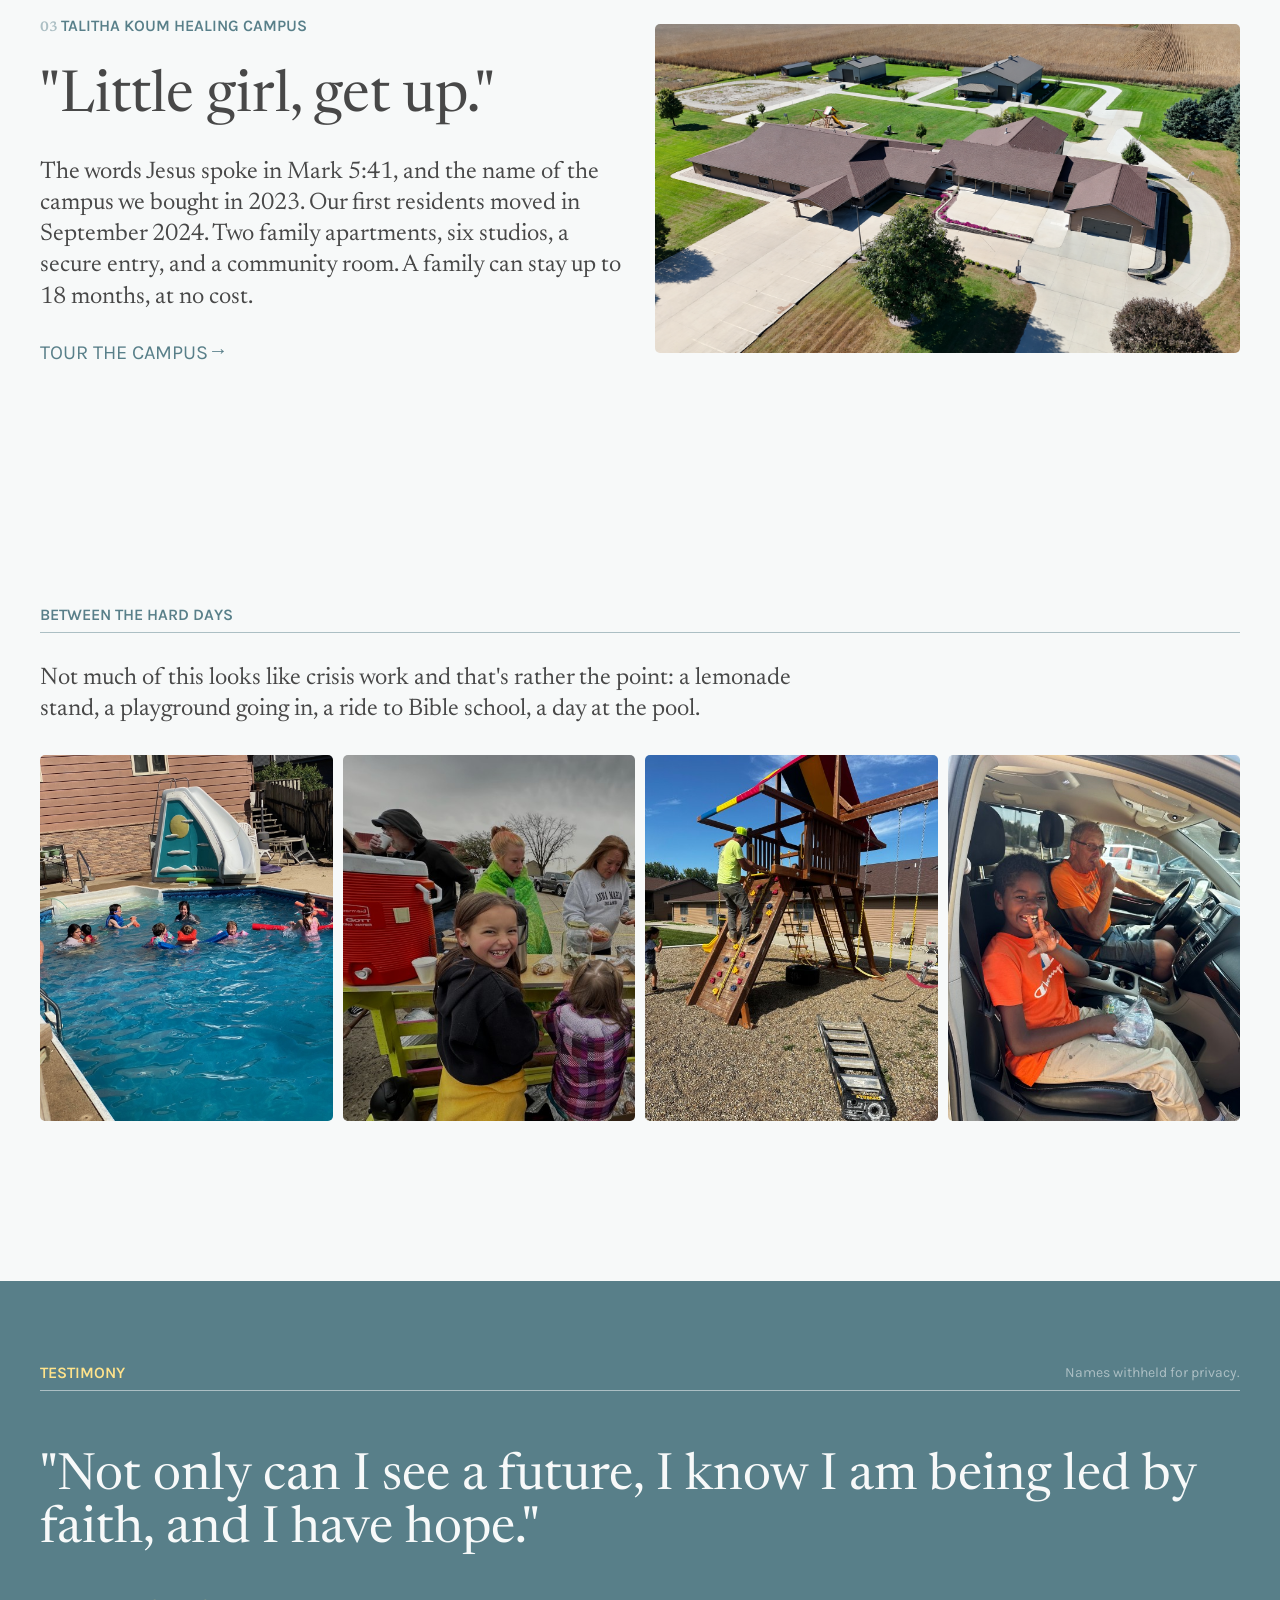
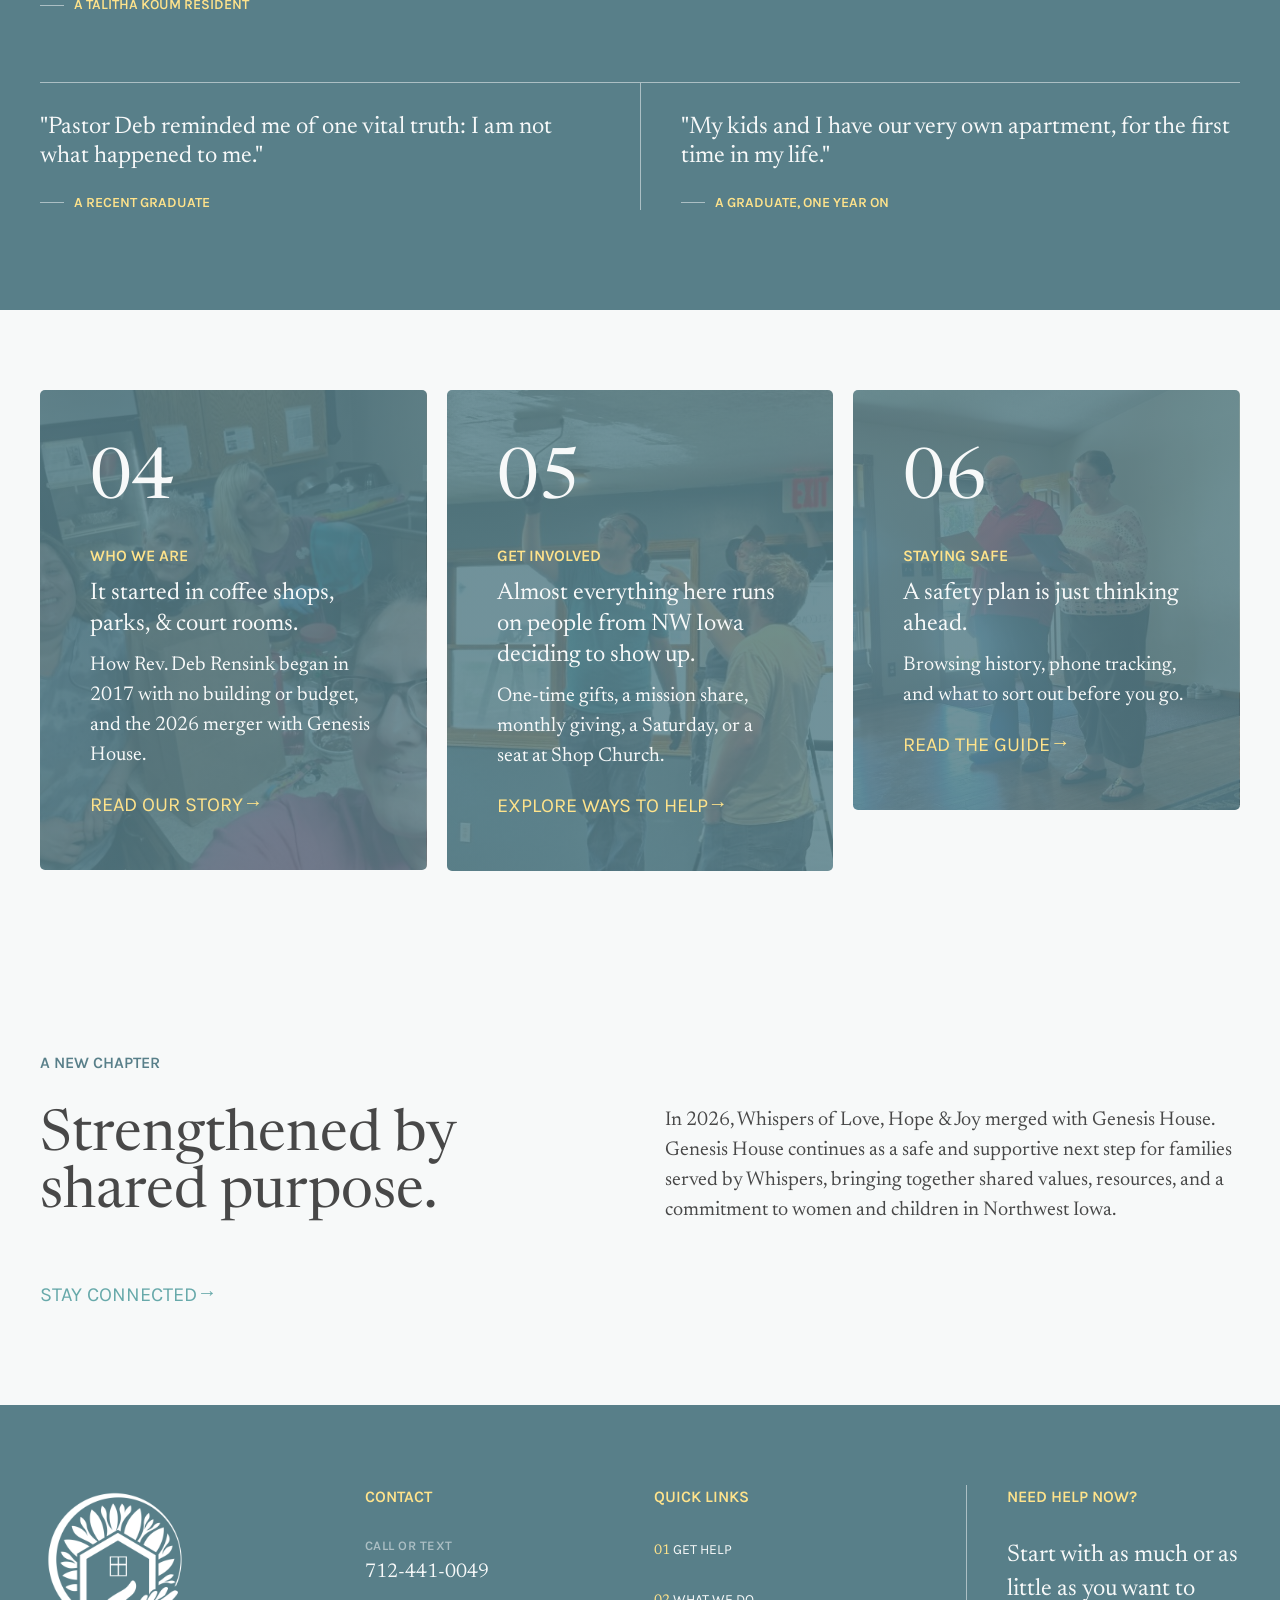
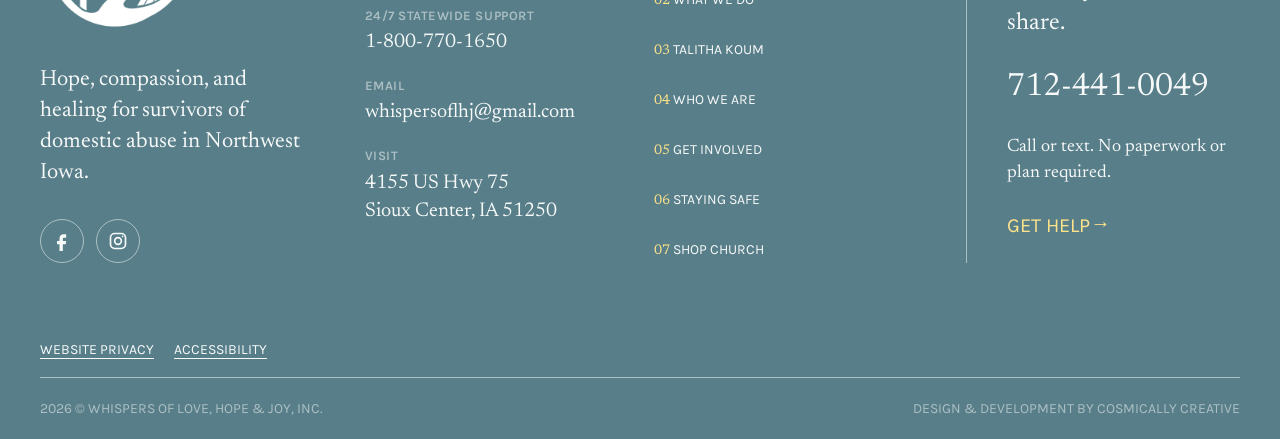
==== commit b69f91dc: "Replace outdated drone image with a new high-resolution version in index.html and talitha-koum/index" ====
--- a/index.html
+++ b/index.html
@@ -192,7 +192,7 @@
                         <a href="talitha-koum/" class="link-btn uppercase text-teal"><span>Tour the campus</span></a>
                     </div>
                     <div class="talitha-koum-image">
-                        <img width="500" height="281" decoding="async" loading="lazy" src="img/temp-drone.png" alt="Aerial view of connected campus buildings, driveways, and outbuildings">
+                        <img width="1500" height="843" decoding="async" loading="lazy" src="img/drone.JPG" alt="Aerial view of connected campus buildings, driveways, and outbuildings">
                     </div>
                 </div>
             </section>
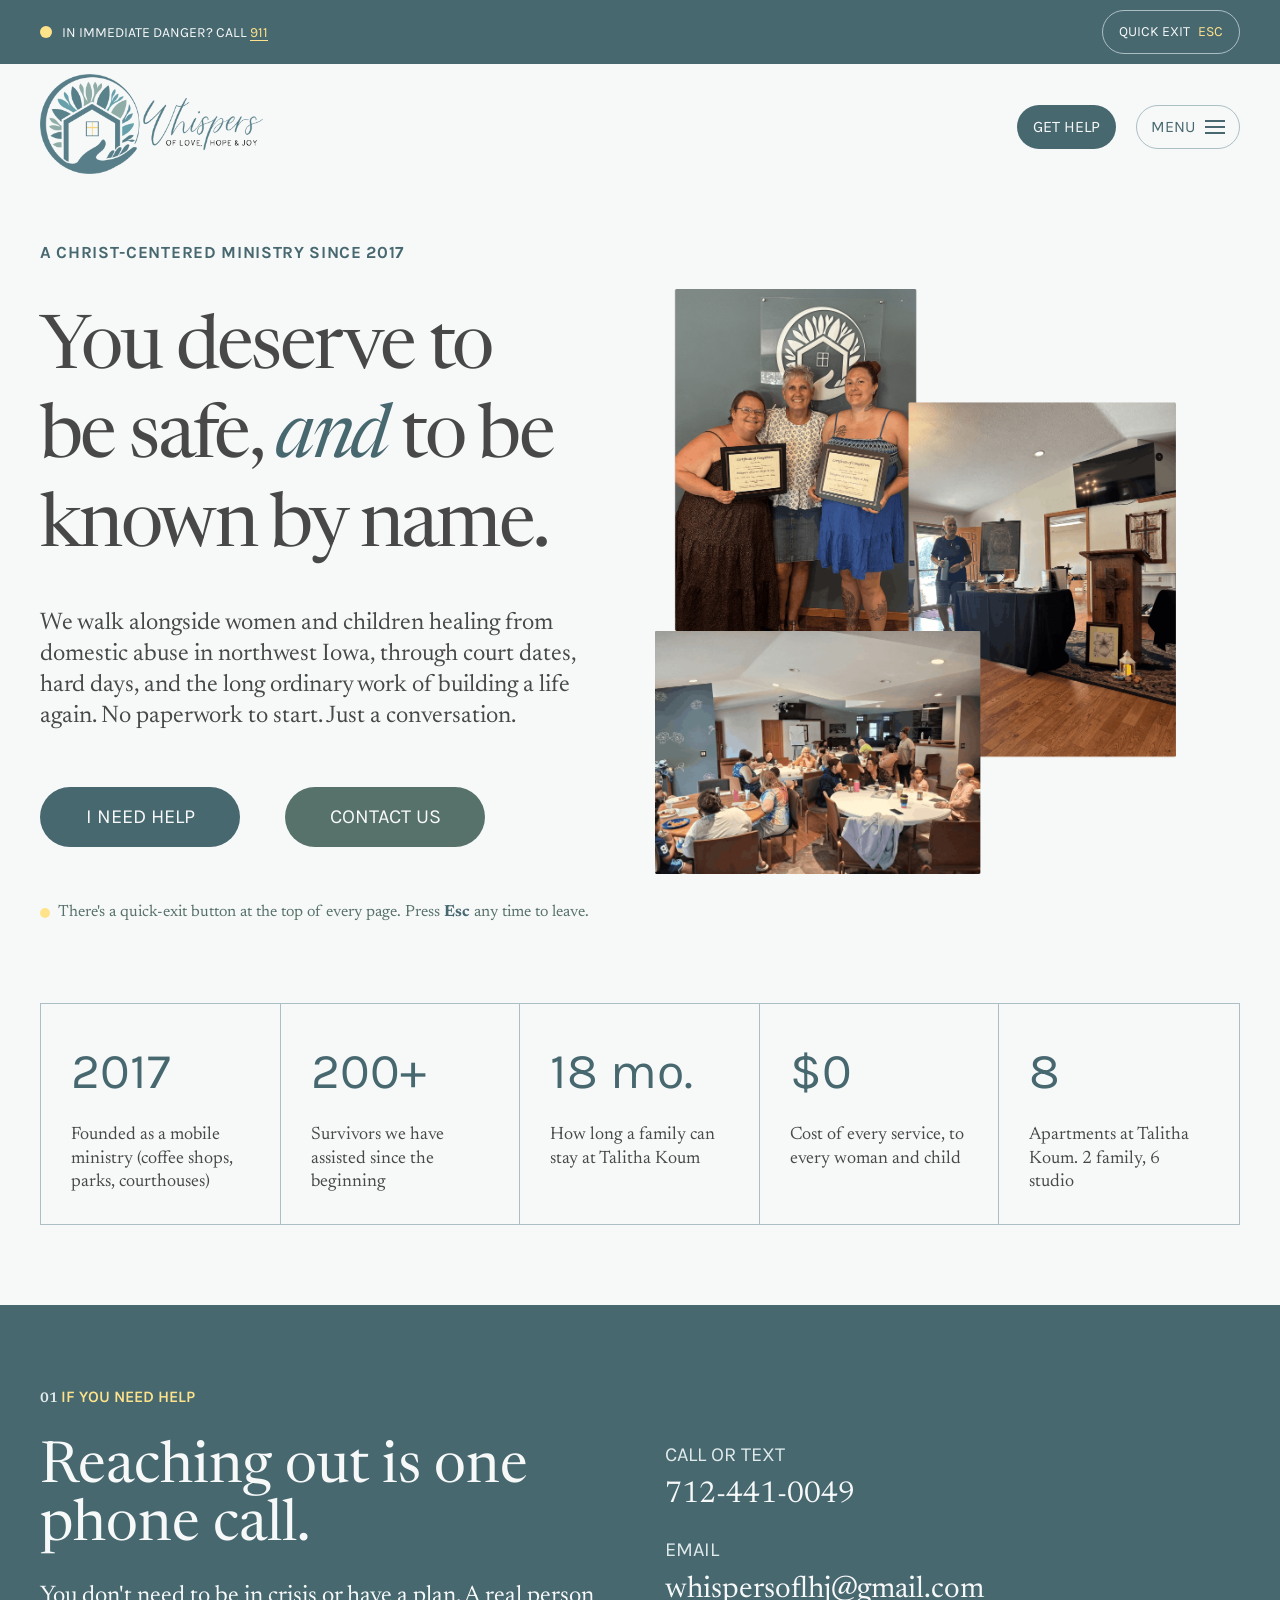
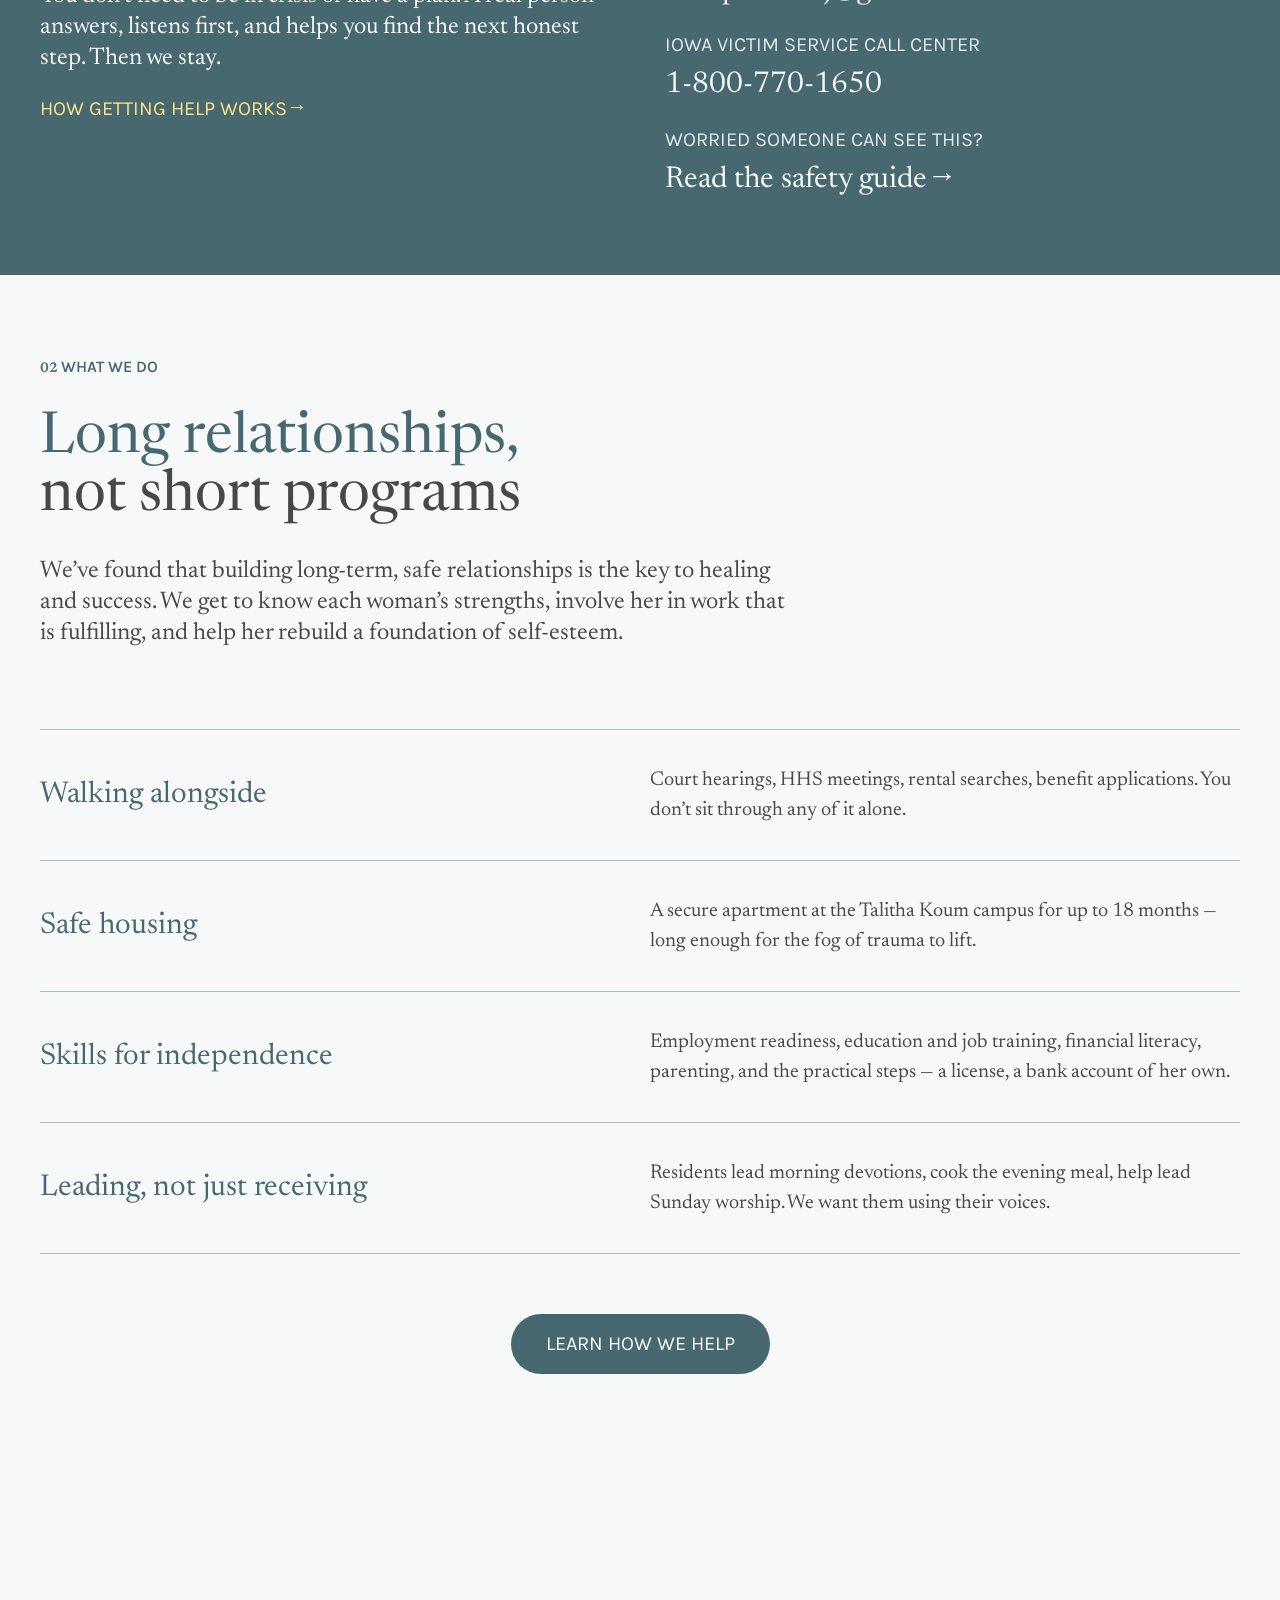
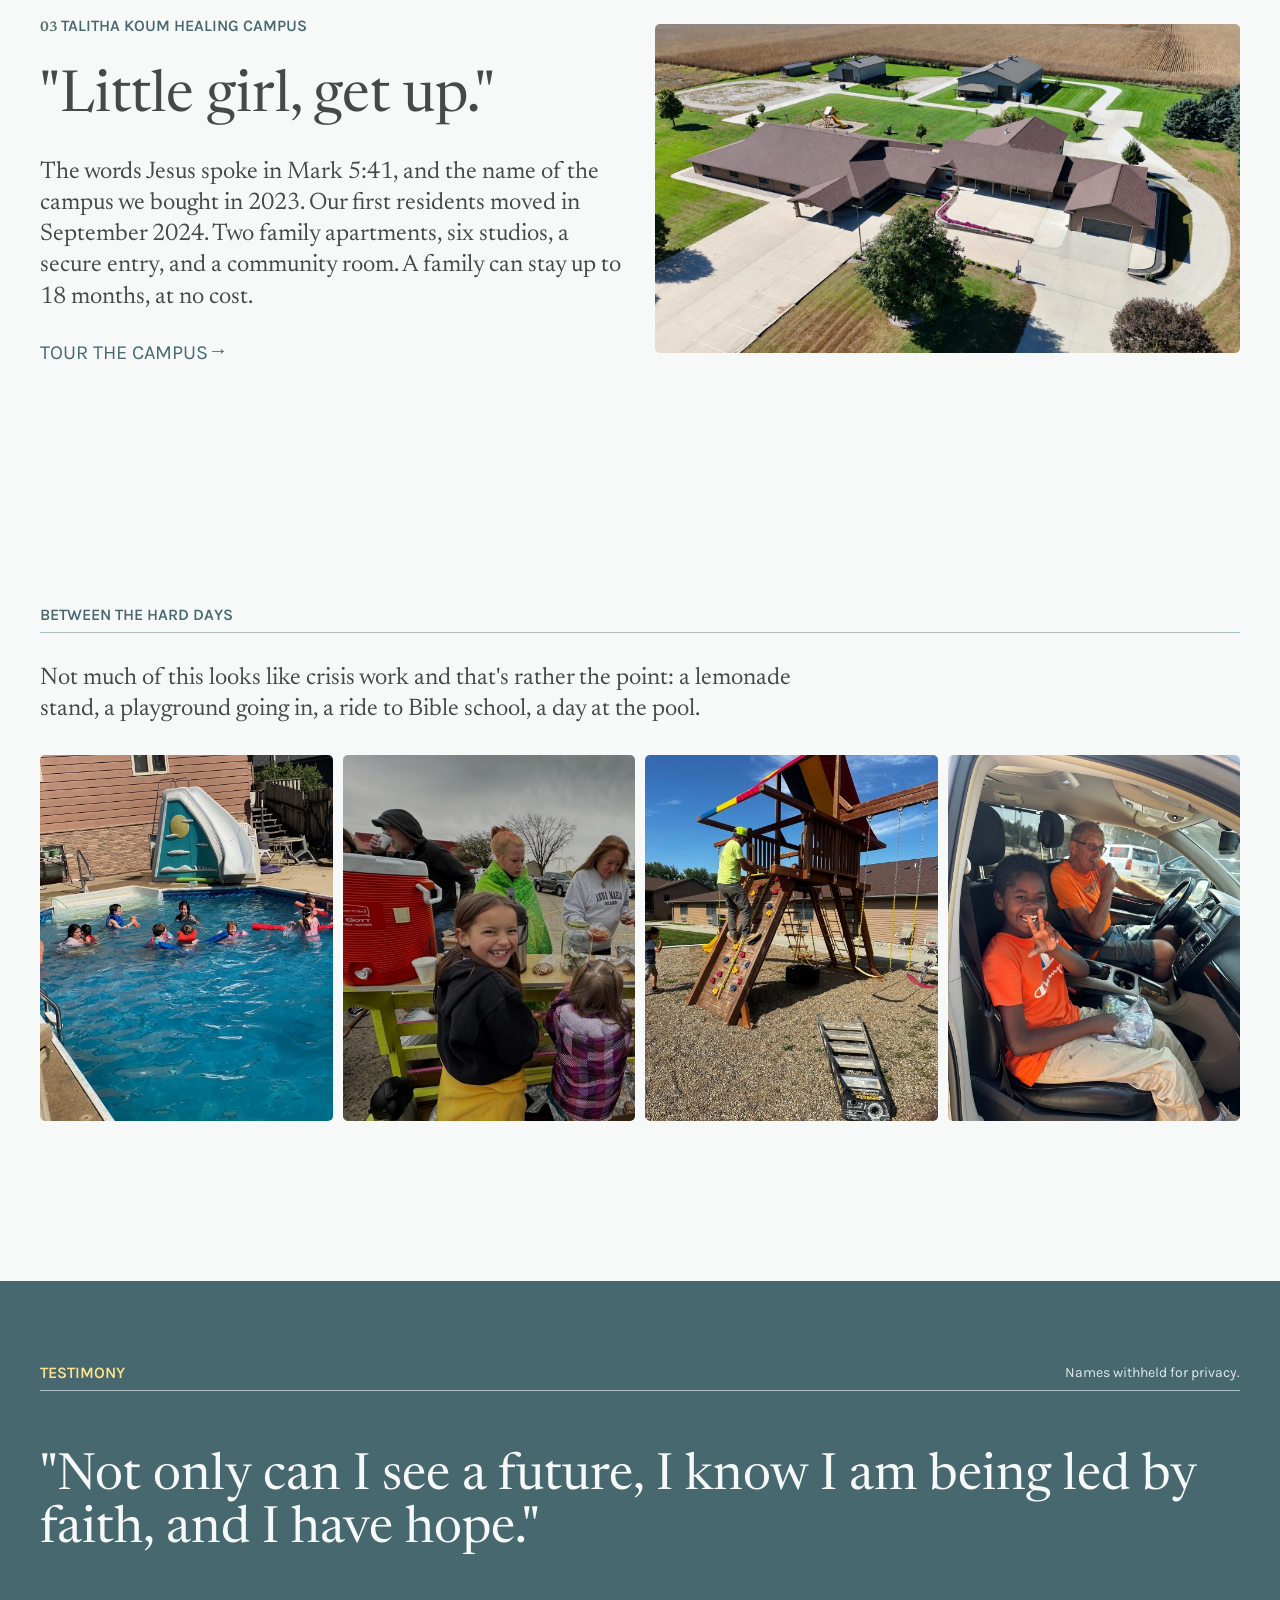
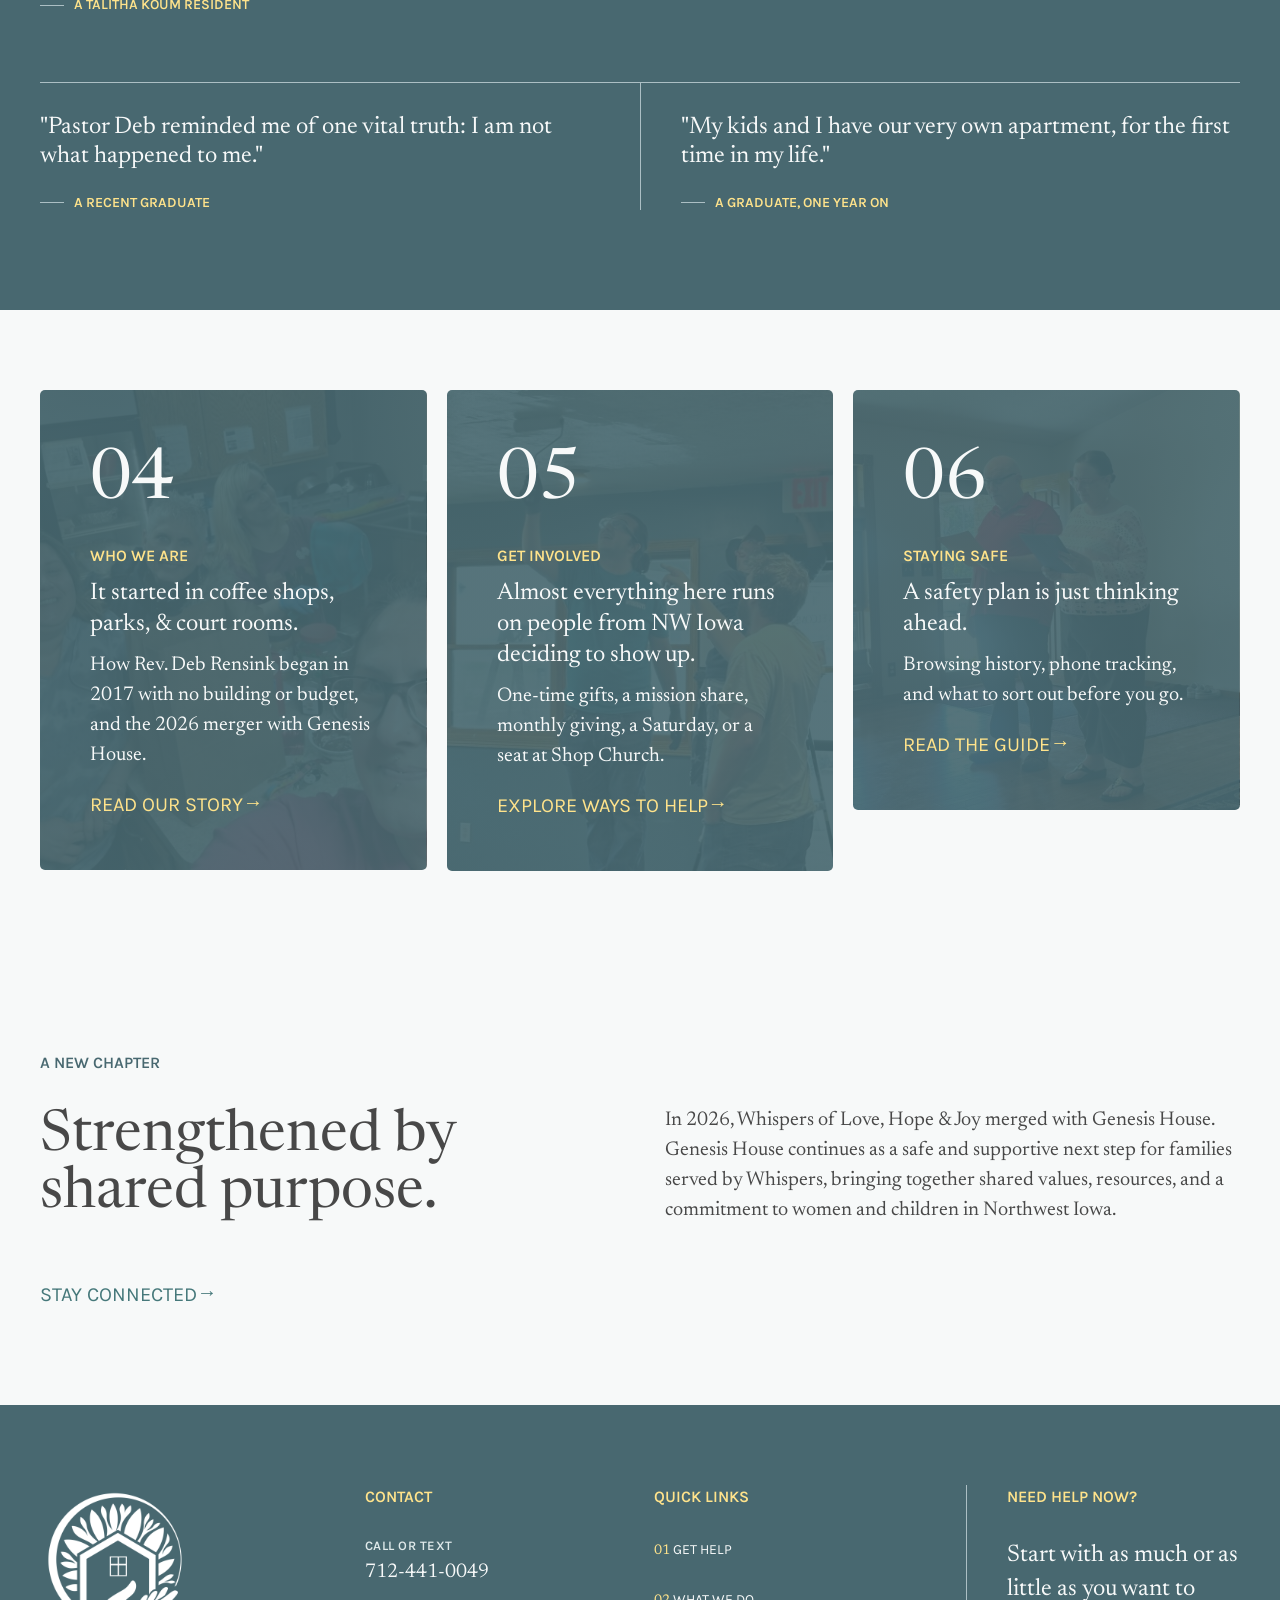
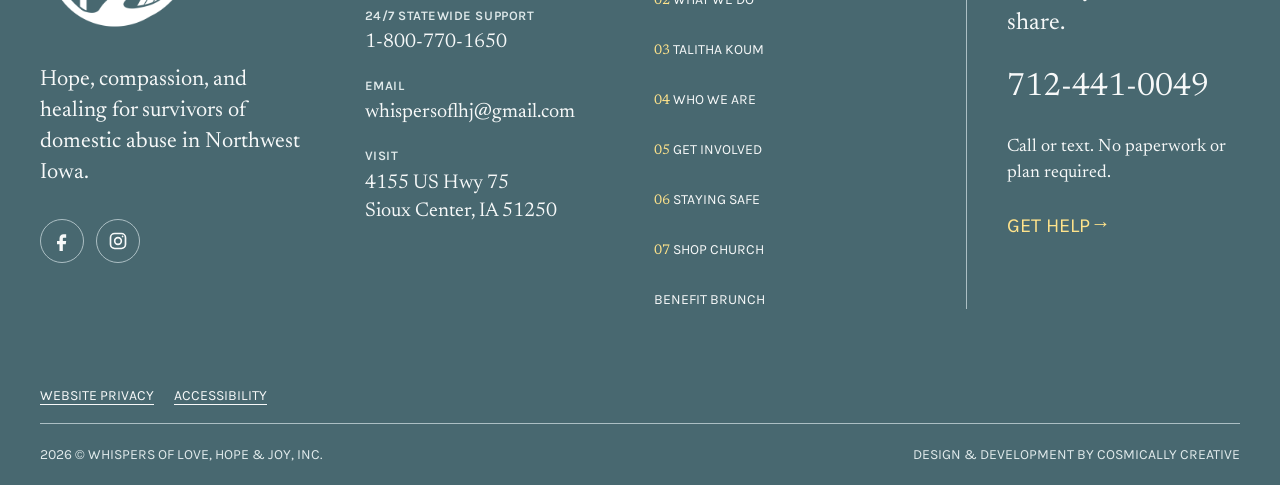
==== commit 1560aecc: "feat: apply production QA fixes for contrast, brunch, and crawl files Put the Benefit Brunch in the " ====
--- a/index.html
+++ b/index.html
@@ -29,7 +29,40 @@
         <meta property="og:image:alt" content="Whispers of Love, Hope, and Joy" />
         <meta name="twitter:card" content="summary_large_image" />
         <meta name="twitter:image" content="https://whispersoflhj.org/img/share.png" />
-        <meta name="theme-color" content="#587f89" />
+        <meta name="theme-color" content="#486870" />
+        <script type="application/ld+json">
+            {
+                "@context": "https://schema.org",
+                "@graph": [
+                    {
+                        "@type": ["NGO", "Organization"],
+                        "name": "Whispers of Love, Hope, and Joy",
+                        "legalName": "Whispers of Love, Hope & Joy, Inc.",
+                        "url": "https://whispersoflhj.org/",
+                        "logo": "https://whispersoflhj.org/img/logo-big.png",
+                        "email": "whispersoflhj@gmail.com",
+                        "telephone": "+1-712-441-0049",
+                        "address": {
+                            "@type": "PostalAddress",
+                            "streetAddress": "4155 US Hwy 75",
+                            "addressLocality": "Sioux Center",
+                            "addressRegion": "IA",
+                            "postalCode": "51250",
+                            "addressCountry": "US"
+                        },
+                        "sameAs": [
+                            "https://www.facebook.com/Whispersoflovehopejoy",
+                            "https://www.instagram.com/whispersoflhj"
+                        ]
+                    },
+                    {
+                        "@type": "WebSite",
+                        "name": "Whispers of Love, Hope, and Joy",
+                        "url": "https://whispersoflhj.org/"
+                    }
+                ]
+            }
+        </script>
 
         <link rel="apple-touch-icon" href="img/favicons/favicon-apple.png" />
         <link rel="icon" href="img/favicons/favicon.png" />
@@ -43,17 +76,17 @@
     <body>
         <a class="skip-link" href="#main-content">Skip to main content</a>
         <header class="site-header">
-            <aside class="announcement-bar" aria-label="Announcement">
+            <aside class="announcement-bar announcement-bar--active" aria-label="Announcement">
                 <p class="emergency-message">
                     <span class="emergency-indicator" aria-hidden="true"></span>
                     <span>In immediate danger? Call <a class="emergency-link text-yellow" href="tel:911">911</a></span>
                 </p>
-                <p class="announcement-message"></p>
+                <p class="announcement-message"><a class="announcement-link" href="events/">Benefit Brunch <span class="text-yellow">Oct 10</span></a></p>
                 <a class="quick-exit" href="https://www.google.com/" rel="noreferrer">Quick Exit <span class="text-yellow">Esc</span></a>
             </aside>
             <nav class="nav" aria-label="Primary navigation">
                 <a href="./" aria-label="Whispers of Love, Hope &amp; Joy home">
-                    <img width="706" height="316" decoding="async" class="nav-logo" src="img/logo-big.png" alt="">
+                    <img width="706" height="316" decoding="async" class="nav-logo" src="img/logo-big.png" alt="Whispers of Love, Hope, and Joy">
                 </a>
                 <a class="btn mobile-help-link" href="get-help/">Get Help</a>
                 <button class="mobile-nav-toggle" type="button" aria-expanded="false" aria-controls="primary-navigation" aria-label="Open navigation">
@@ -192,7 +225,7 @@
                         <a href="talitha-koum/" class="link-btn uppercase text-teal"><span>Tour the campus</span></a>
                     </div>
                     <div class="talitha-koum-image">
-                        <img width="1500" height="843" decoding="async" loading="lazy" src="img/drone.JPG" alt="Aerial view of connected campus buildings, driveways, and outbuildings">
+                        <img width="1600" height="900" decoding="async" loading="lazy" src="img/drone.JPG" alt="Aerial view of connected campus buildings, driveways, and outbuildings">
                     </div>
                 </div>
             </section>
@@ -292,7 +325,7 @@
                 <div class="footer-content site-container">
                     <div class="footer-cell footer-brand-cell">
                         <a class="footer-brand-link" href="./" aria-label="Whispers of Love, Hope &amp; Joy home">
-                            <img width="788" height="788" decoding="async" loading="lazy" class="footer-logo" src="img/logo-small.png" alt="">
+                            <img width="788" height="788" decoding="async" loading="lazy" class="footer-logo" src="img/logo-small.png" alt="Whispers of Love, Hope, and Joy">
                         </a>
                         <p class="description text-white">Hope, compassion, and healing for survivors of domestic abuse in Northwest Iowa.</p>
                         <ul class="footer-social-links" aria-label="Social media">
@@ -339,6 +372,7 @@
                             <li><a class="nav-link text-white" href="get-involved/"><span class="number text-yellow">05</span> Get Involved</a></li>
                             <li><a class="nav-link text-white" href="staying-safe/"><span class="number text-yellow">06</span> Staying Safe</a></li>
                             <li><a class="nav-link text-white" href="shop-church/"><span class="number text-yellow">07</span> Shop Church</a></li>
+                            <li><a class="nav-link text-white" href="events/">Benefit Brunch</a></li>
                         </ul>
                     </div>
                     <div class="footer-cell footer-help-cell">
--- a/css/style.css
+++ b/css/style.css
@@ -32,12 +32,14 @@
 
 :root {
     --color-white: #f7f9f9;
-    --color-teal: #587f89;
+    --color-teal: #486870;
     --color-black: #484848;
-    --color-green: #90aca6;
-    --color-bright-teal: #67a9aa;
+    --color-green: #57716b;
+    --color-bright-teal: #45787a;
     --color-gray: #acbfc4;
     --color-yellow: #ffe38b;
+    --color-on-teal-muted: #e0eaeb;
+    --hero-photo-scrim: rgba(247, 249, 249, 0.88);
 }
 
 * {
@@ -111,7 +113,14 @@
 }
 
 .text-gray {
-    color: var(--color-gray) !important;
+    color: var(--color-green) !important;
+}
+
+.help-section .text-gray,
+.help-contact-card .text-gray,
+.section--teal .text-gray,
+.testimony-section .text-gray {
+    color: var(--color-on-teal-muted) !important;
 }
 
 .text-teal {
@@ -260,8 +269,11 @@
 .quick-exit {
     display: inline-flex;
     align-items: center;
+    justify-content: center;
     justify-self: end;
-    padding: 0.7rem 1.4rem;
+    min-width: 4.4rem;
+    min-height: 4.4rem;
+    padding: 1rem 1.6rem;
     border: 0;
     border-radius: 50rem;
     color: var(--color-white);
@@ -428,7 +440,7 @@
 
 .btn--secondary:hover,
 .btn--secondary:active {
-    background-color: var(--color-gray);
+    background-color: #3d4f4b;
 }
 
 .btn--yellow:link,
@@ -750,7 +762,7 @@
 }
 
 .disclaimer {
-    color: var(--color-gray);
+    color: var(--color-on-teal-muted);
     font-family: "Karla", sans-serif;
     font-size: 1.4rem;
 }
@@ -829,7 +841,7 @@
     justify-content: space-between;
     gap: 2rem;
     background-image:
-        linear-gradient(rgba(88, 127, 137, 0.85), rgba(88, 127, 137, 0.85)),
+        linear-gradient(rgba(72, 104, 112, 0.92), rgba(72, 104, 112, 0.92)),
         var(--link-card-image);
     background-position: center;
     background-size: cover;
@@ -848,7 +860,7 @@
 .link-card:hover {
     transform: scale(1.02);
     background-image:
-        linear-gradient(rgba(88, 127, 137, 0.9), rgba(88, 127, 137, 0.9)),
+        linear-gradient(rgba(72, 104, 112, 0.94), rgba(72, 104, 112, 0.94)),
         var(--link-card-image);
 }
 
@@ -979,7 +991,7 @@
 }
 
 .footer-contact-label {
-    color: var(--color-gray);
+    color: var(--color-on-teal-muted);
     font-family: "Karla", sans-serif;
     font-size: 1.3rem;
     font-weight: 600;
@@ -1020,7 +1032,7 @@
     justify-content: space-between;
     gap: 2rem;
     flex-wrap: wrap;
-    color: var(--color-gray);
+    color: var(--color-on-teal-muted);
     text-transform: uppercase;
     font-family: "Karla", sans-serif;
     margin-top: 10rem;
@@ -1030,7 +1042,7 @@
 }
 
 .copyright a {
-    color: var(--color-gray);
+    color: var(--color-on-teal-muted);
     text-decoration: none;
     transition: color 0.3s ease;
 }
@@ -1145,6 +1157,7 @@
 
 .get-help-hero {
     position: relative;
+    isolation: isolate;
     display: flex;
     align-items: center;
     min-height: calc(100svh - 16rem);
@@ -1170,8 +1183,12 @@
     left: -2rem;
     bottom: -1rem;
     z-index: -1;
-    content: url(../img/01-hero.jpeg);
-    opacity: 0.5;
+    width: min(78rem, 62vw);
+    aspect-ratio: 4 / 3;
+    background:
+        linear-gradient(var(--hero-photo-scrim), var(--hero-photo-scrim)),
+        url("../img/01-hero.jpeg") center / cover no-repeat;
+    content: "";
     -webkit-mask-image: radial-gradient(ellipse 102% 102% at bottom left, #000 0%, #000 82%, transparent 98%);
     mask-image: radial-gradient(ellipse 102% 102% at bottom left, #000 0%, #000 82%, transparent 98%);
     pointer-events: none;
@@ -1425,9 +1442,10 @@
     z-index: -1;
     width: min(72rem, 60vw);
     aspect-ratio: 4 / 3;
-    background: url("../img/02-hero.jpeg") center / cover no-repeat;
+    background:
+        linear-gradient(var(--hero-photo-scrim), var(--hero-photo-scrim)),
+        url("../img/02-hero.jpeg") center / cover no-repeat;
     content: "";
-    opacity: 0.35;
     -webkit-mask-image: radial-gradient(ellipse 102% 102% at bottom left, #000 0%, #000 80%, transparent 98%);
     mask-image: radial-gradient(ellipse 102% 102% at bottom left, #000 0%, #000 80%, transparent 98%);
     pointer-events: none;
@@ -1779,9 +1797,10 @@
     z-index: -1;
     width: min(92rem, 60vw);
     aspect-ratio: 4 / 3;
-    background: url("../img/03-hero.jpeg") center / cover no-repeat;
+    background:
+        linear-gradient(var(--hero-photo-scrim), var(--hero-photo-scrim)),
+        url("../img/03-hero.jpeg") center / cover no-repeat;
     content: "";
-    opacity: 0.25;
     -webkit-mask-image: radial-gradient(ellipse 102% 102% at bottom left, #000 0%, #000 80%, transparent 98%);
     mask-image: radial-gradient(ellipse 102% 102% at bottom left, #000 0%, #000 80%, transparent 98%);
     pointer-events: none;
@@ -2196,9 +2215,10 @@
     z-index: -1;
     width: min(72rem, 60vw);
     aspect-ratio: 4 / 3;
-    background: url("../img/04-hero.jpeg") center / cover no-repeat;
+    background:
+        linear-gradient(var(--hero-photo-scrim), var(--hero-photo-scrim)),
+        url("../img/04-hero.jpeg") center / cover no-repeat;
     content: "";
-    opacity: 0.35;
     -webkit-mask-image: radial-gradient(ellipse 102% 102% at bottom left, #000 0%, #000 80%, transparent 98%);
     mask-image: radial-gradient(ellipse 102% 102% at bottom left, #000 0%, #000 80%, transparent 98%);
     pointer-events: none;
@@ -2475,9 +2495,10 @@
     z-index: -1;
     width: min(62rem, 60vw);
     aspect-ratio: 1;
-    background: url("../img/05-hero.jpeg") center / cover no-repeat;
+    background:
+        linear-gradient(var(--hero-photo-scrim), var(--hero-photo-scrim)),
+        url("../img/05-hero.jpeg") center / cover no-repeat;
     content: "";
-    opacity: 0.35;
     -webkit-mask-image: radial-gradient(ellipse 102% 102% at bottom left, #000 0%, #000 80%, transparent 98%);
     mask-image: radial-gradient(ellipse 102% 102% at bottom left, #000 0%, #000 80%, transparent 98%);
     pointer-events: none;
@@ -2742,7 +2763,7 @@
 }
 
 .staying-safe-contact-item span {
-    color: var(--color-gray);
+    color: var(--color-on-teal-muted);
     font-family: "Karla", sans-serif;
     font-size: 1.3rem;
     font-weight: 600;
@@ -2908,7 +2929,7 @@
 }
 
 .leaving-checklist li + li {
-    border-top: 1px solid rgba(88, 127, 137, 0.35);
+    border-top: 1px solid rgba(72, 104, 112, 0.35);
 }
 
 .leaving-checklist li::before {
@@ -2944,9 +2965,10 @@
     z-index: -1;
     width: min(62rem, 60vw);
     aspect-ratio: 4 / 3;
-    background: url("../img/07-hero.jpeg") center / cover no-repeat;
+    background:
+        linear-gradient(var(--hero-photo-scrim), var(--hero-photo-scrim)),
+        url("../img/07-hero.jpeg") center / cover no-repeat;
     content: "";
-    opacity: 0.35;
     -webkit-mask-image: radial-gradient(ellipse 102% 102% at bottom left, #000 0%, #000 80%, transparent 98%);
     mask-image: radial-gradient(ellipse 102% 102% at bottom left, #000 0%, #000 80%, transparent 98%);
     pointer-events: none;
@@ -3126,7 +3148,7 @@
     border-left: 4px solid var(--color-yellow);
     font-size: 2.5rem;
     font-style: italic;
-    color: var(--color-gray)
+    color: var(--color-teal)
 }
 
 .shop-community-heading {
@@ -3196,7 +3218,7 @@
 }
 
 .shop-visit-detail + .shop-visit-detail {
-    border-top: 1px solid rgba(88, 127, 137, 0.35);
+    border-top: 1px solid rgba(72, 104, 112, 0.35);
 }
 
 .shop-visit-detail span {
--- a/css/queries.css
+++ b/css/queries.css
@@ -101,7 +101,8 @@
         align-items: center;
         justify-content: center;
         justify-self: end;
-        height: 4rem;
+        height: 4.4rem;
+        min-height: 4.4rem;
         padding: 0 1.6rem;
         line-height: 1;
         white-space: nowrap;
@@ -109,7 +110,9 @@
 
     .js .mobile-nav-toggle {
         display: inline-flex;
-        height: 4rem;
+        height: 4.4rem;
+        min-width: 4.4rem;
+        min-height: 4.4rem;
         padding-block: 0;
         font-size: 1.6rem;
         line-height: 1;
@@ -889,7 +892,9 @@
     }
 
     .quick-exit {
-        padding: 0.7rem 1rem;
+        min-width: 4.4rem;
+        min-height: 4.4rem;
+        padding: 1rem 1.2rem;
     }
 
     .nav-logo {
@@ -907,7 +912,9 @@
 
     .mobile-nav-toggle {
         gap: 0;
-        padding: 0 1rem;
+        min-width: 4.4rem;
+        min-height: 4.4rem;
+        padding: 0 1.2rem;
         font-size: 1.3rem;
     }
 
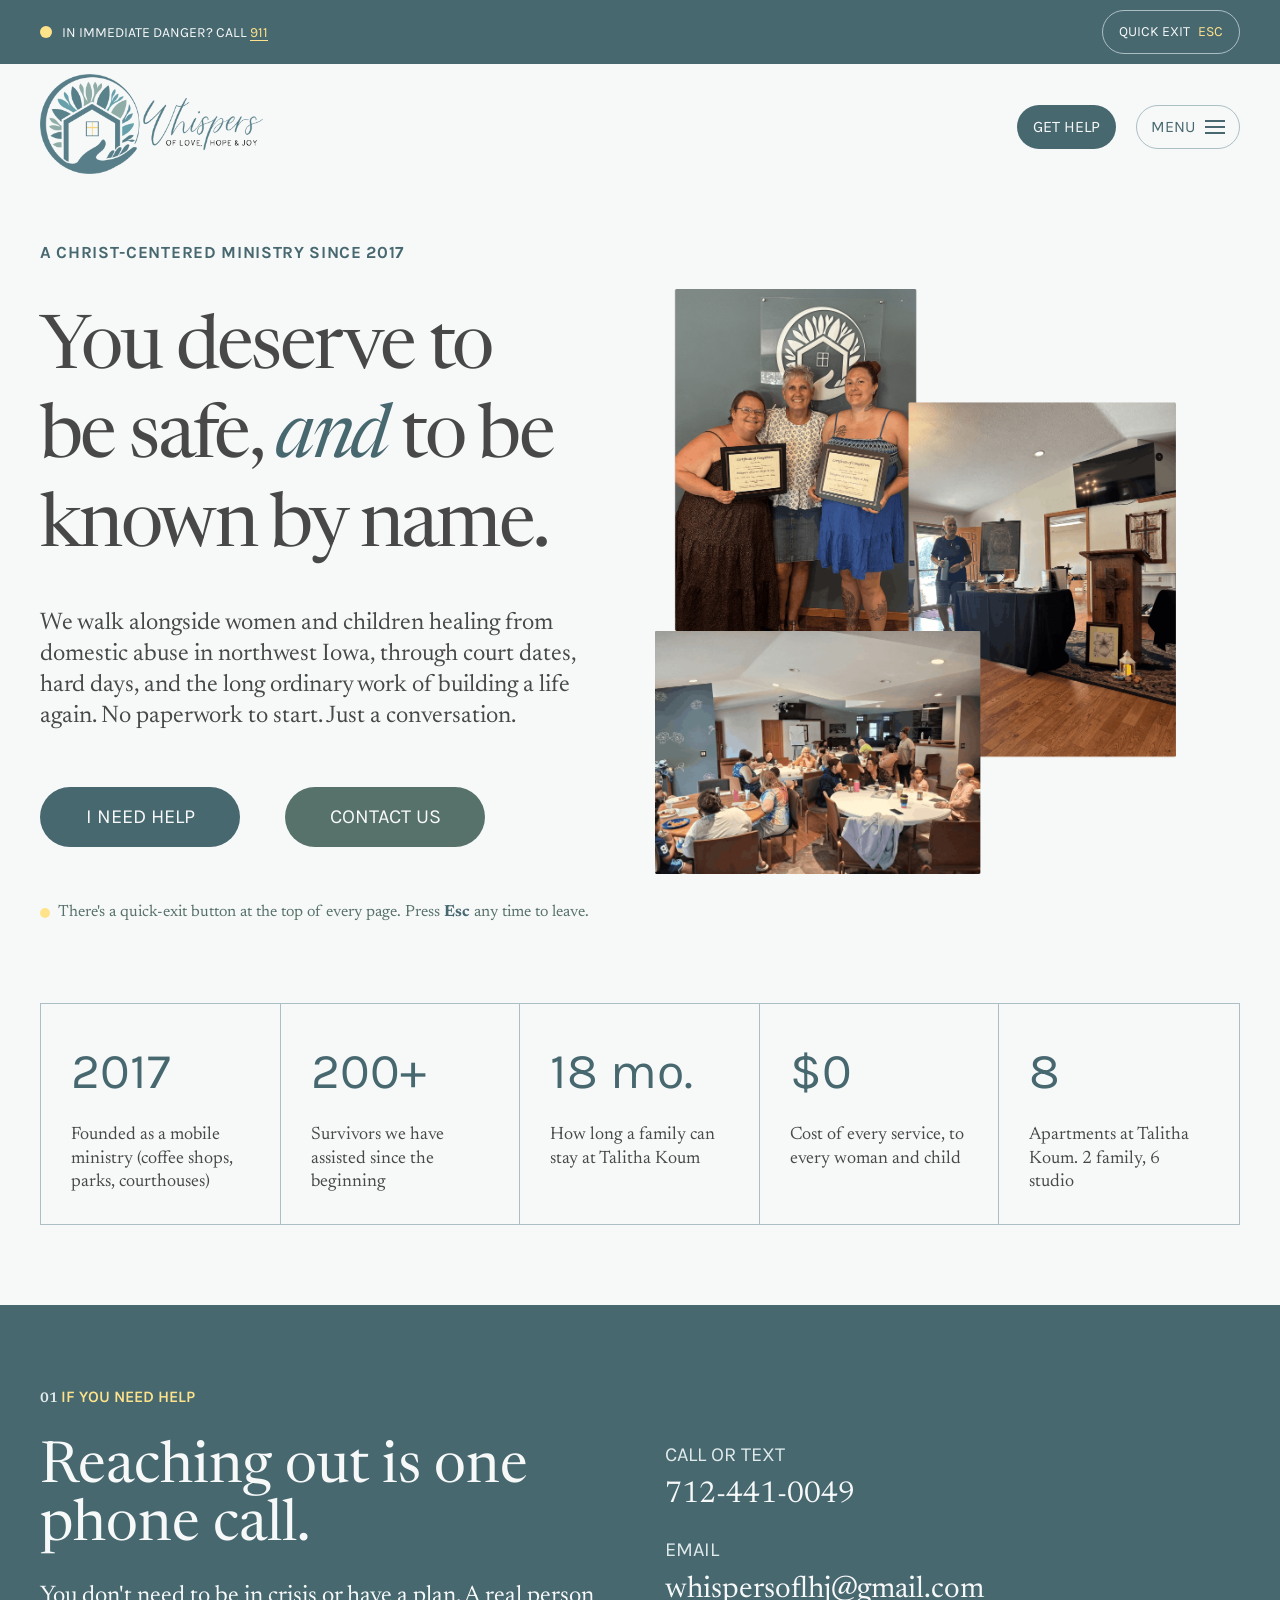
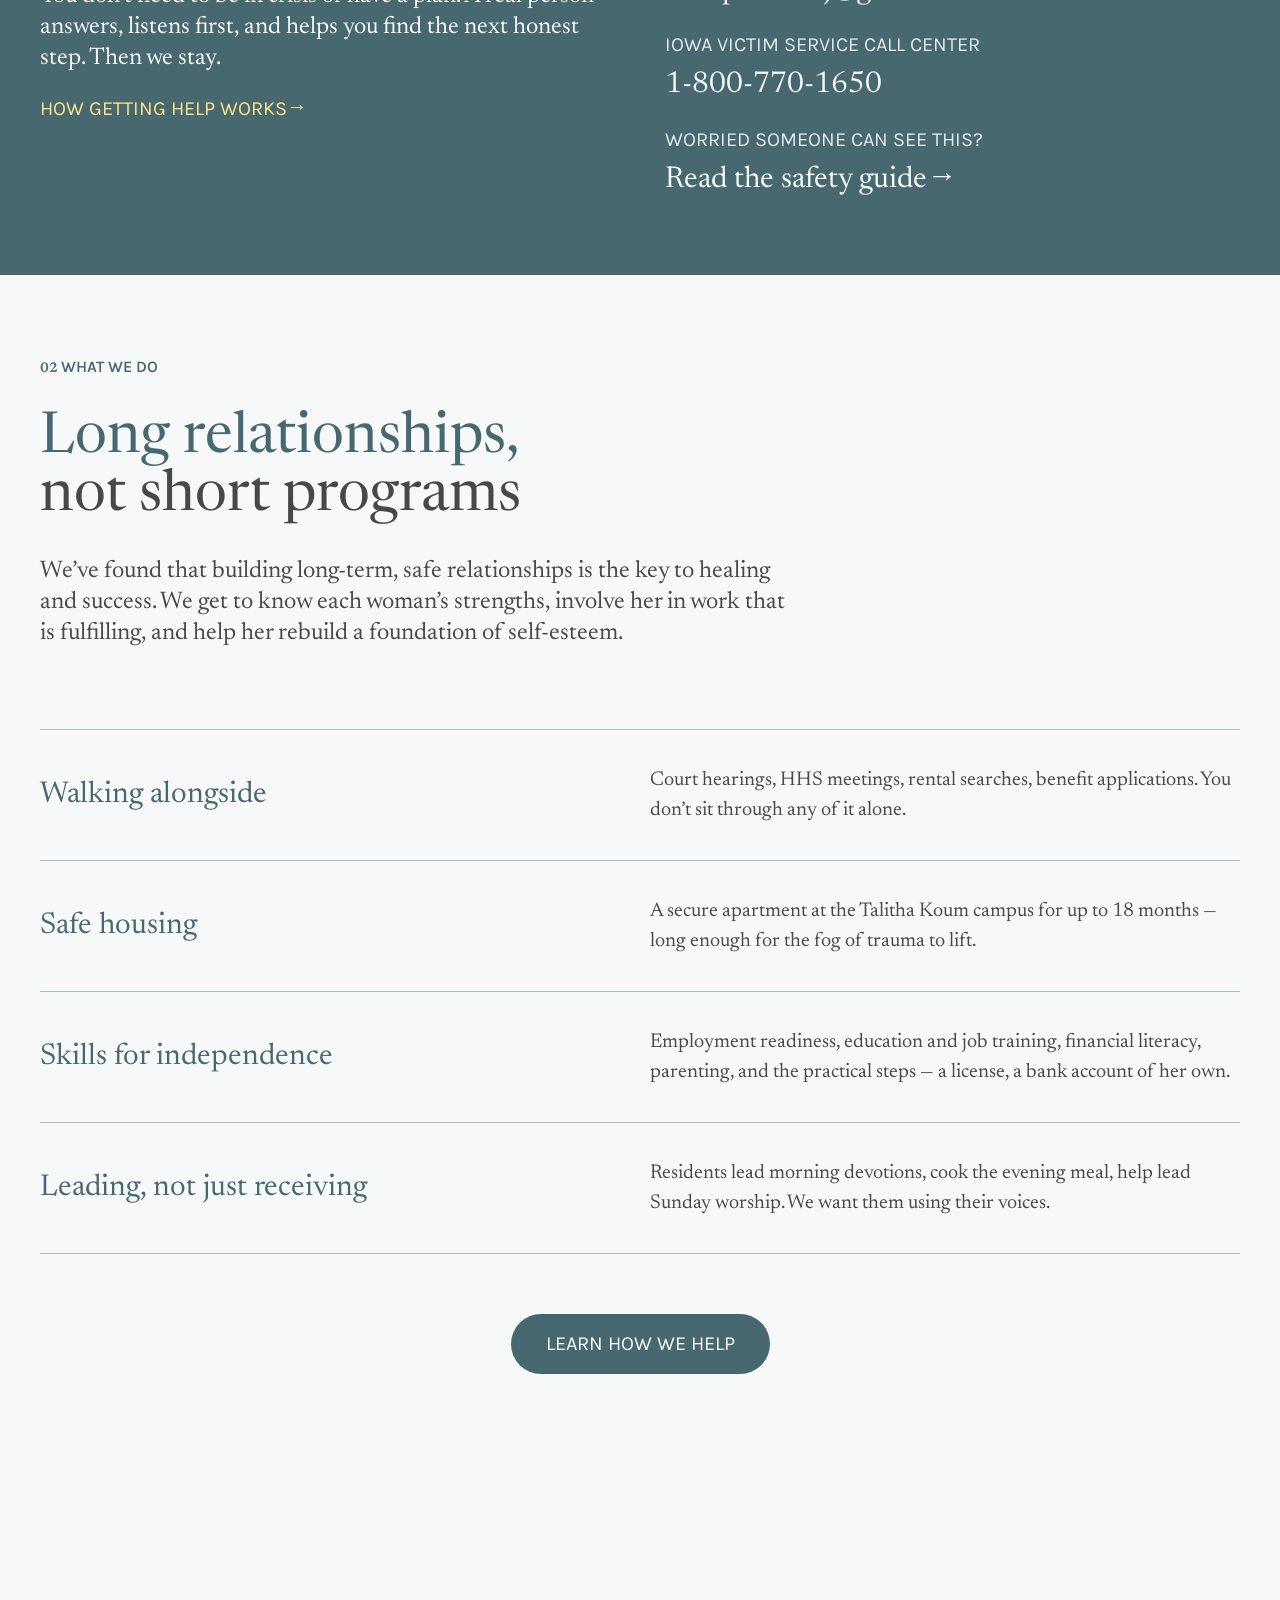
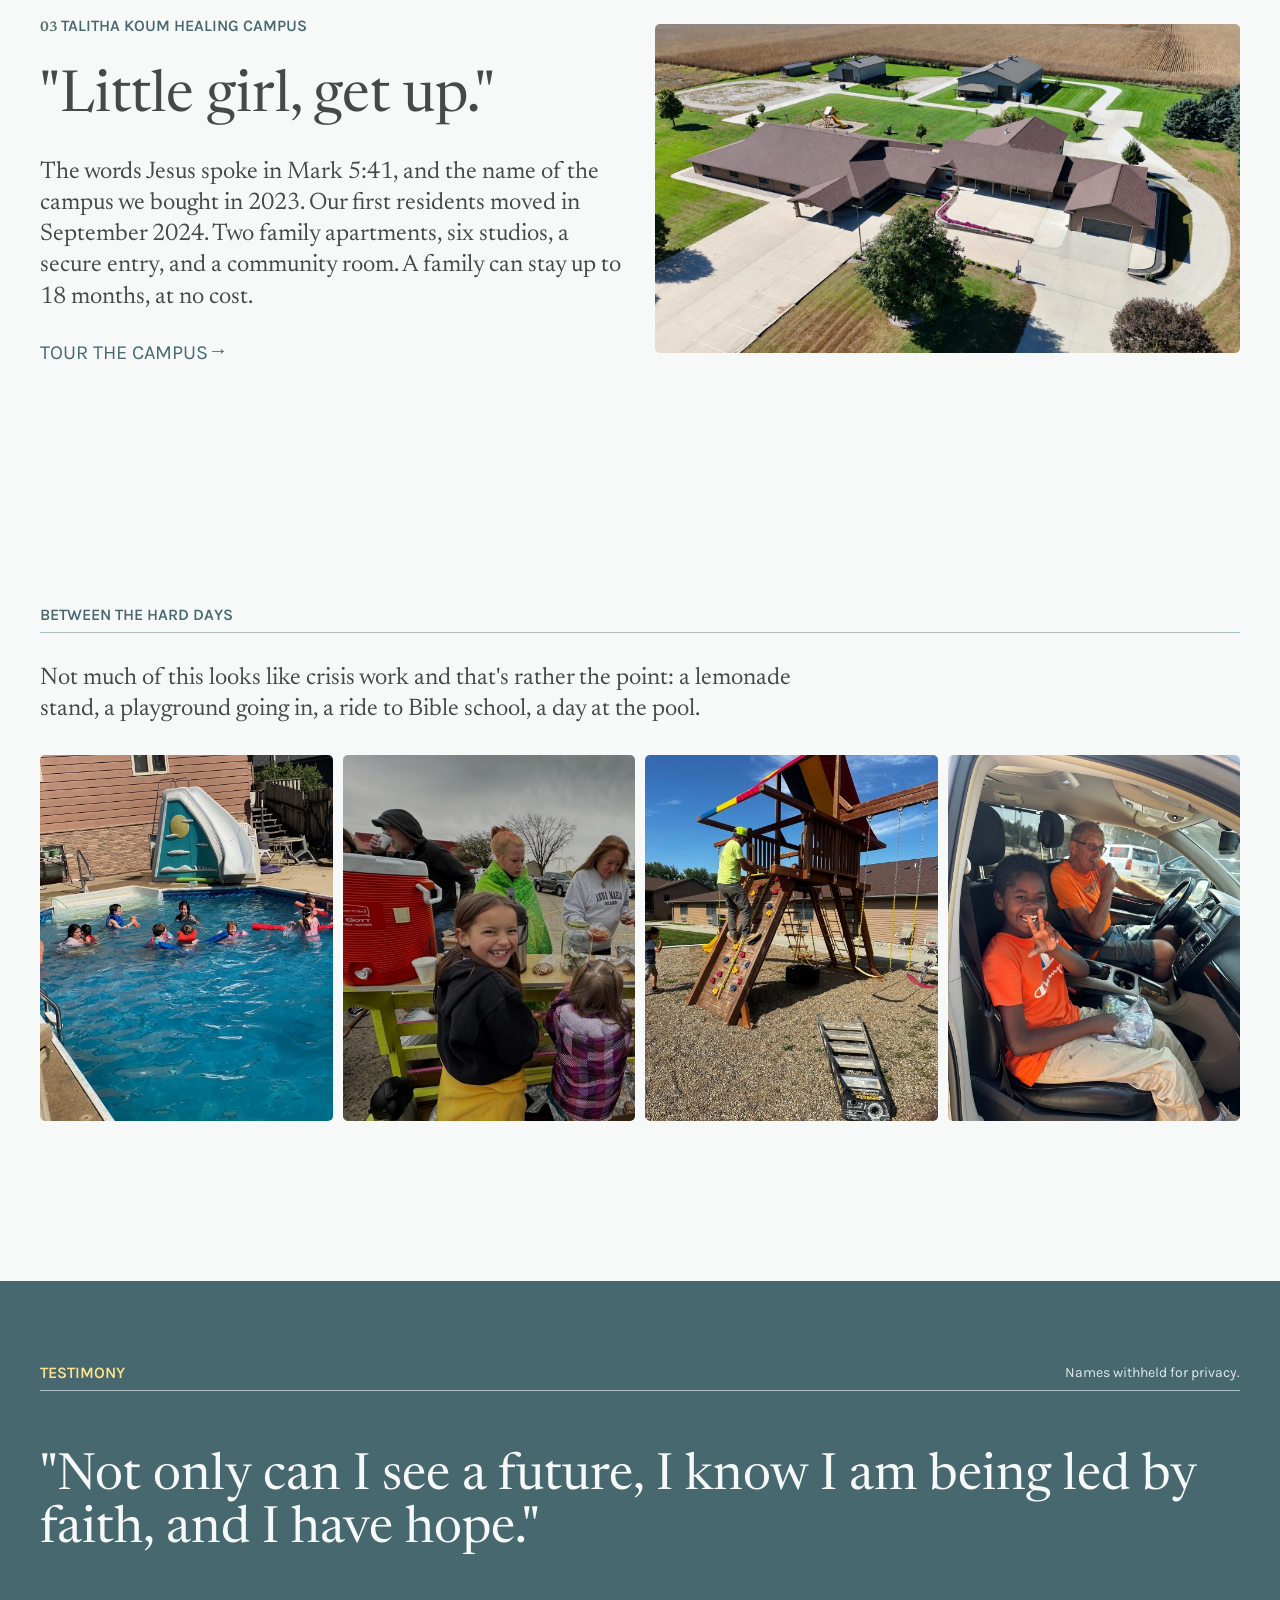
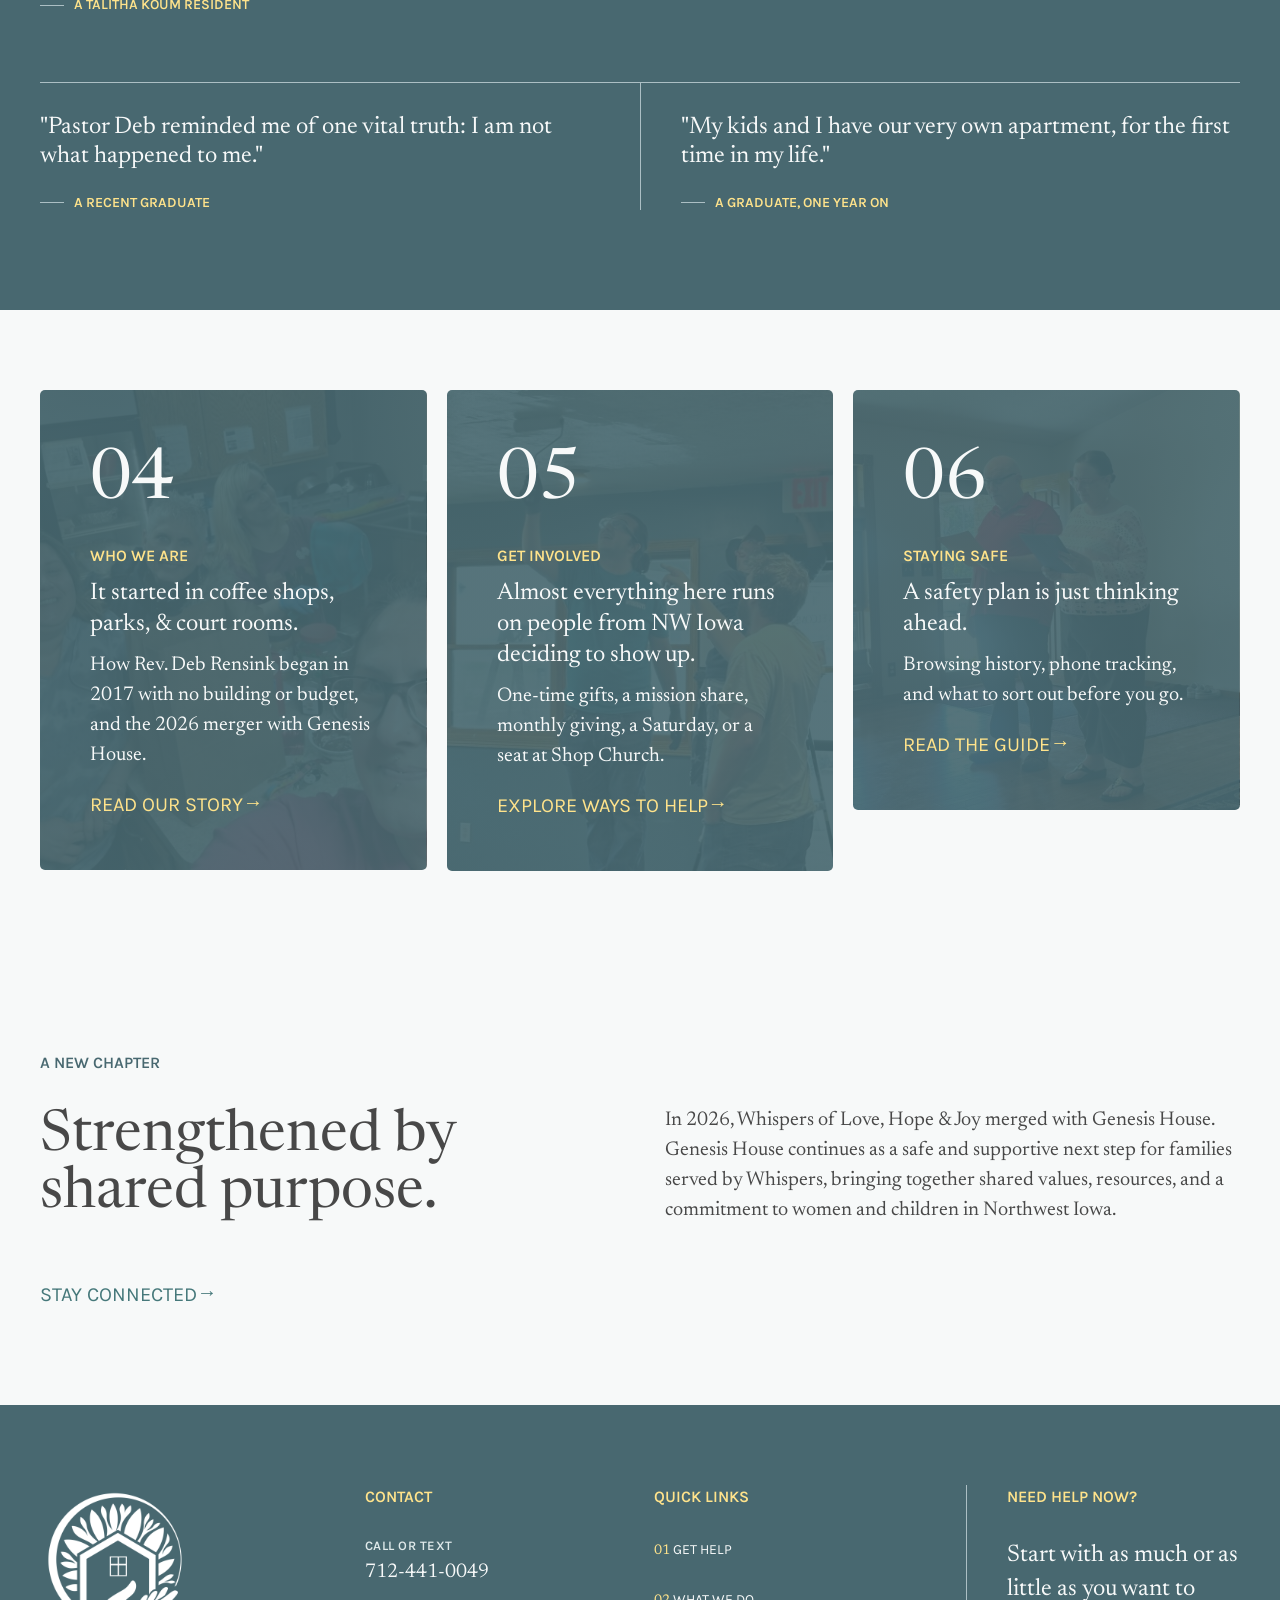
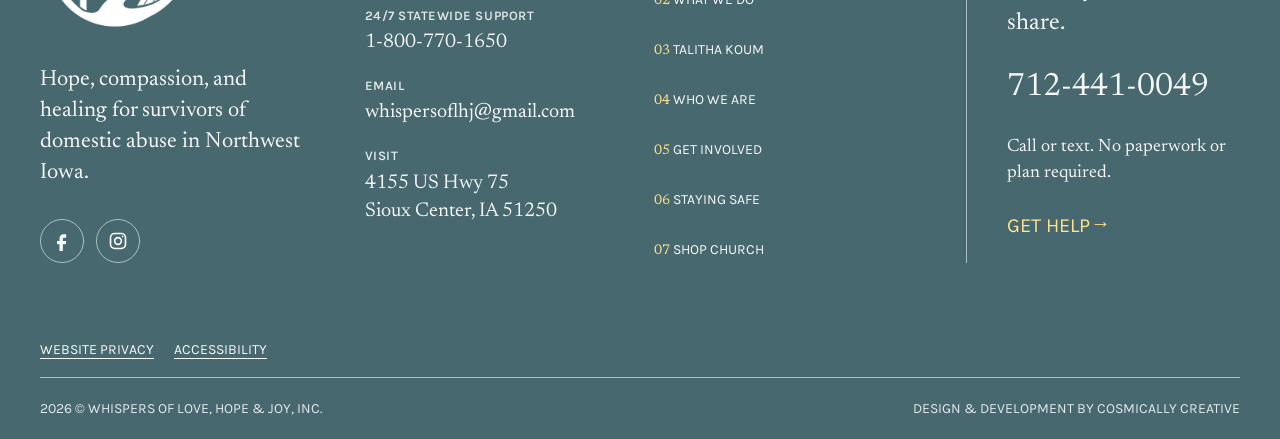
==== commit 535600ab: "Add Umami analytics script to multiple HTML files for tracking page visits. Update privacy policy to" ====
--- a/index.html
+++ b/index.html
@@ -29,40 +29,7 @@
         <meta property="og:image:alt" content="Whispers of Love, Hope, and Joy" />
         <meta name="twitter:card" content="summary_large_image" />
         <meta name="twitter:image" content="https://whispersoflhj.org/img/share.png" />
-        <meta name="theme-color" content="#486870" />
-        <script type="application/ld+json">
-            {
-                "@context": "https://schema.org",
-                "@graph": [
-                    {
-                        "@type": ["NGO", "Organization"],
-                        "name": "Whispers of Love, Hope, and Joy",
-                        "legalName": "Whispers of Love, Hope & Joy, Inc.",
-                        "url": "https://whispersoflhj.org/",
-                        "logo": "https://whispersoflhj.org/img/logo-big.png",
-                        "email": "whispersoflhj@gmail.com",
-                        "telephone": "+1-712-441-0049",
-                        "address": {
-                            "@type": "PostalAddress",
-                            "streetAddress": "4155 US Hwy 75",
-                            "addressLocality": "Sioux Center",
-                            "addressRegion": "IA",
-                            "postalCode": "51250",
-                            "addressCountry": "US"
-                        },
-                        "sameAs": [
-                            "https://www.facebook.com/Whispersoflovehopejoy",
-                            "https://www.instagram.com/whispersoflhj"
-                        ]
-                    },
-                    {
-                        "@type": "WebSite",
-                        "name": "Whispers of Love, Hope, and Joy",
-                        "url": "https://whispersoflhj.org/"
-                    }
-                ]
-            }
-        </script>
+        <meta name="theme-color" content="#587f89" />
 
         <link rel="apple-touch-icon" href="img/favicons/favicon-apple.png" />
         <link rel="icon" href="img/favicons/favicon.png" />
@@ -70,23 +37,24 @@
         <link rel="stylesheet" href="css/style.css" />
         <link rel="stylesheet" href="css/queries.css" />
         <script src="script.js" defer></script>
+        <script defer src="https://stats.cosmicallycreative.com/script.js" data-website-id="69d5dd77-8af4-4feb-833b-759111ac0679"></script>
 
         <title>Whispers of Love, Hope, and Joy</title>
     </head>
     <body>
         <a class="skip-link" href="#main-content">Skip to main content</a>
         <header class="site-header">
-            <aside class="announcement-bar announcement-bar--active" aria-label="Announcement">
+            <aside class="announcement-bar" aria-label="Announcement">
                 <p class="emergency-message">
                     <span class="emergency-indicator" aria-hidden="true"></span>
                     <span>In immediate danger? Call <a class="emergency-link text-yellow" href="tel:911">911</a></span>
                 </p>
-                <p class="announcement-message"><a class="announcement-link" href="events/">Benefit Brunch <span class="text-yellow">Oct 10</span></a></p>
+                <p class="announcement-message"></p>
                 <a class="quick-exit" href="https://www.google.com/" rel="noreferrer">Quick Exit <span class="text-yellow">Esc</span></a>
             </aside>
             <nav class="nav" aria-label="Primary navigation">
                 <a href="./" aria-label="Whispers of Love, Hope &amp; Joy home">
-                    <img width="706" height="316" decoding="async" class="nav-logo" src="img/logo-big.png" alt="Whispers of Love, Hope, and Joy">
+                    <img width="706" height="316" decoding="async" class="nav-logo" src="img/logo-big.png" alt="">
                 </a>
                 <a class="btn mobile-help-link" href="get-help/">Get Help</a>
                 <button class="mobile-nav-toggle" type="button" aria-expanded="false" aria-controls="primary-navigation" aria-label="Open navigation">
@@ -225,7 +193,7 @@
                         <a href="talitha-koum/" class="link-btn uppercase text-teal"><span>Tour the campus</span></a>
                     </div>
                     <div class="talitha-koum-image">
-                        <img width="1600" height="900" decoding="async" loading="lazy" src="img/drone.JPG" alt="Aerial view of connected campus buildings, driveways, and outbuildings">
+                        <img width="1500" height="843" decoding="async" loading="lazy" src="img/drone.JPG" alt="Aerial view of connected campus buildings, driveways, and outbuildings">
                     </div>
                 </div>
             </section>
@@ -325,7 +293,7 @@
                 <div class="footer-content site-container">
                     <div class="footer-cell footer-brand-cell">
                         <a class="footer-brand-link" href="./" aria-label="Whispers of Love, Hope &amp; Joy home">
-                            <img width="788" height="788" decoding="async" loading="lazy" class="footer-logo" src="img/logo-small.png" alt="Whispers of Love, Hope, and Joy">
+                            <img width="788" height="788" decoding="async" loading="lazy" class="footer-logo" src="img/logo-small.png" alt="">
                         </a>
                         <p class="description text-white">Hope, compassion, and healing for survivors of domestic abuse in Northwest Iowa.</p>
                         <ul class="footer-social-links" aria-label="Social media">
@@ -372,7 +340,6 @@
                             <li><a class="nav-link text-white" href="get-involved/"><span class="number text-yellow">05</span> Get Involved</a></li>
                             <li><a class="nav-link text-white" href="staying-safe/"><span class="number text-yellow">06</span> Staying Safe</a></li>
                             <li><a class="nav-link text-white" href="shop-church/"><span class="number text-yellow">07</span> Shop Church</a></li>
-                            <li><a class="nav-link text-white" href="events/">Benefit Brunch</a></li>
                         </ul>
                     </div>
                     <div class="footer-cell footer-help-cell">
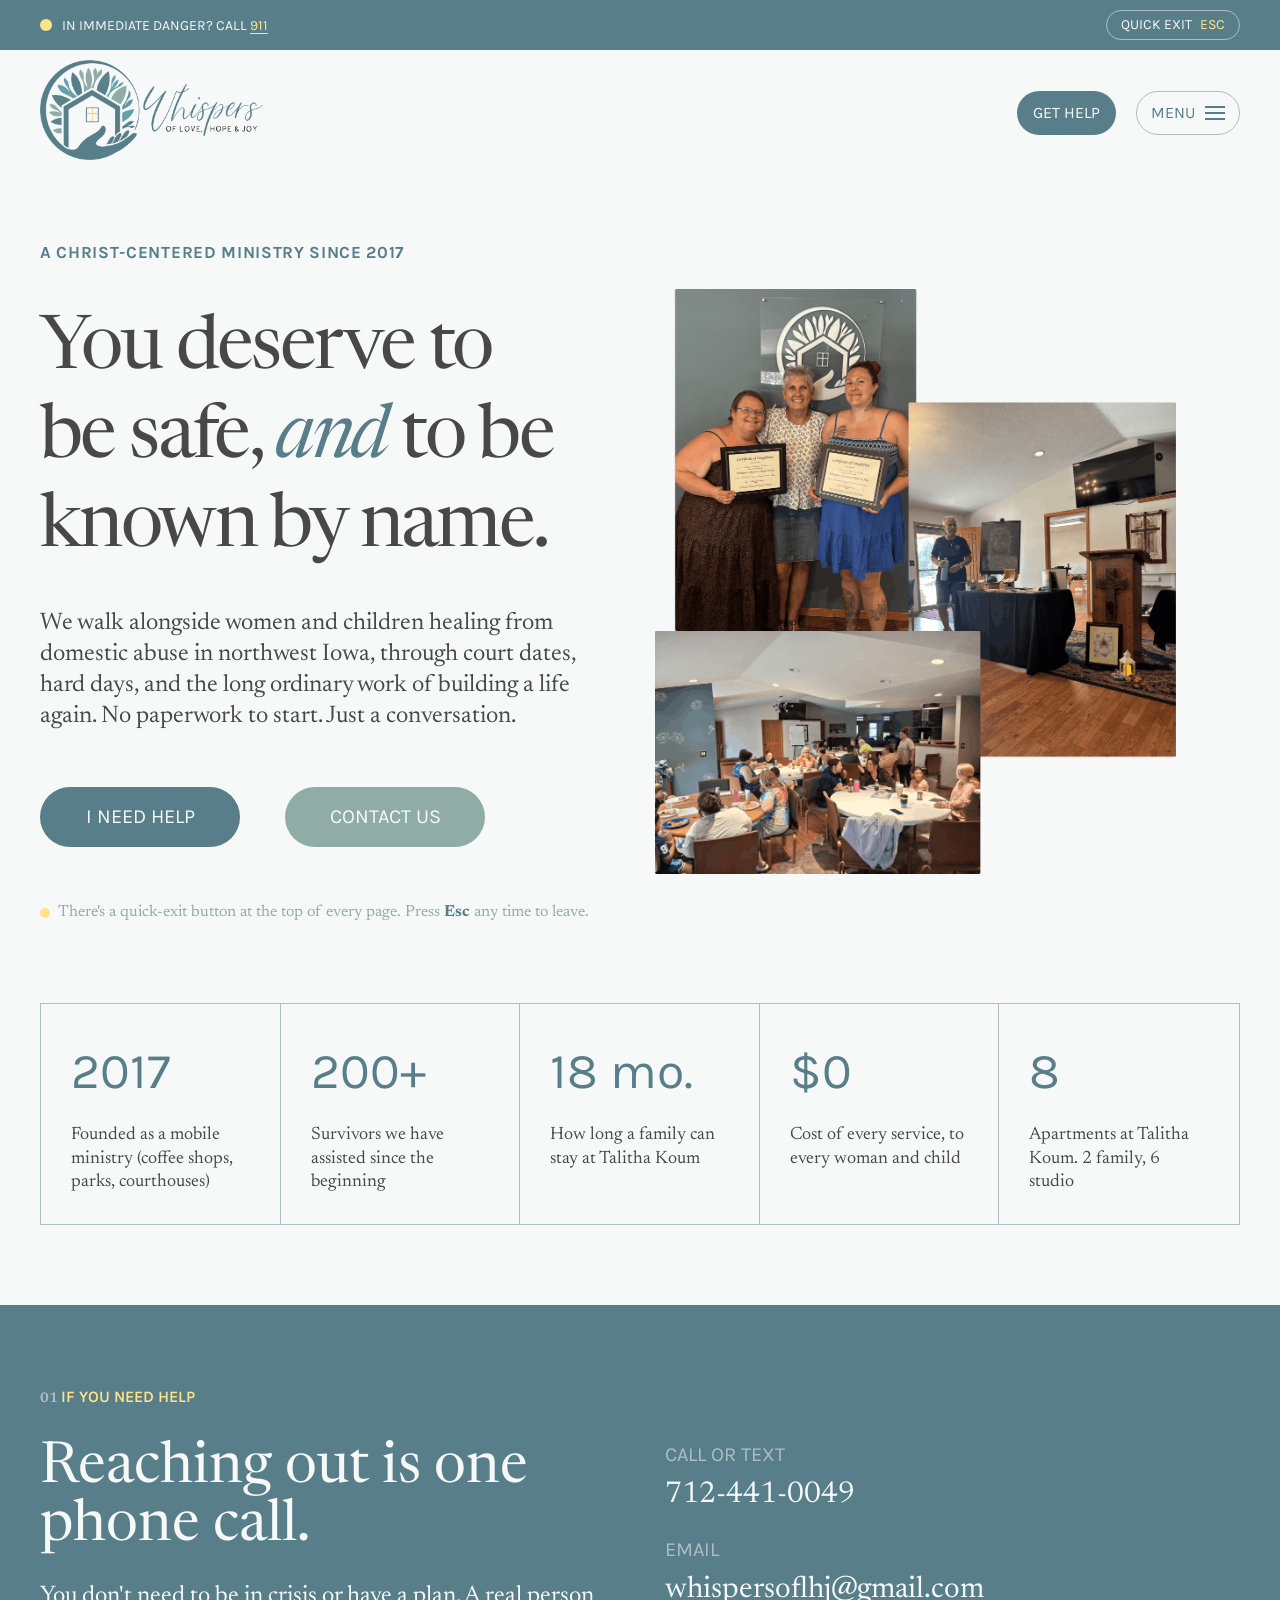
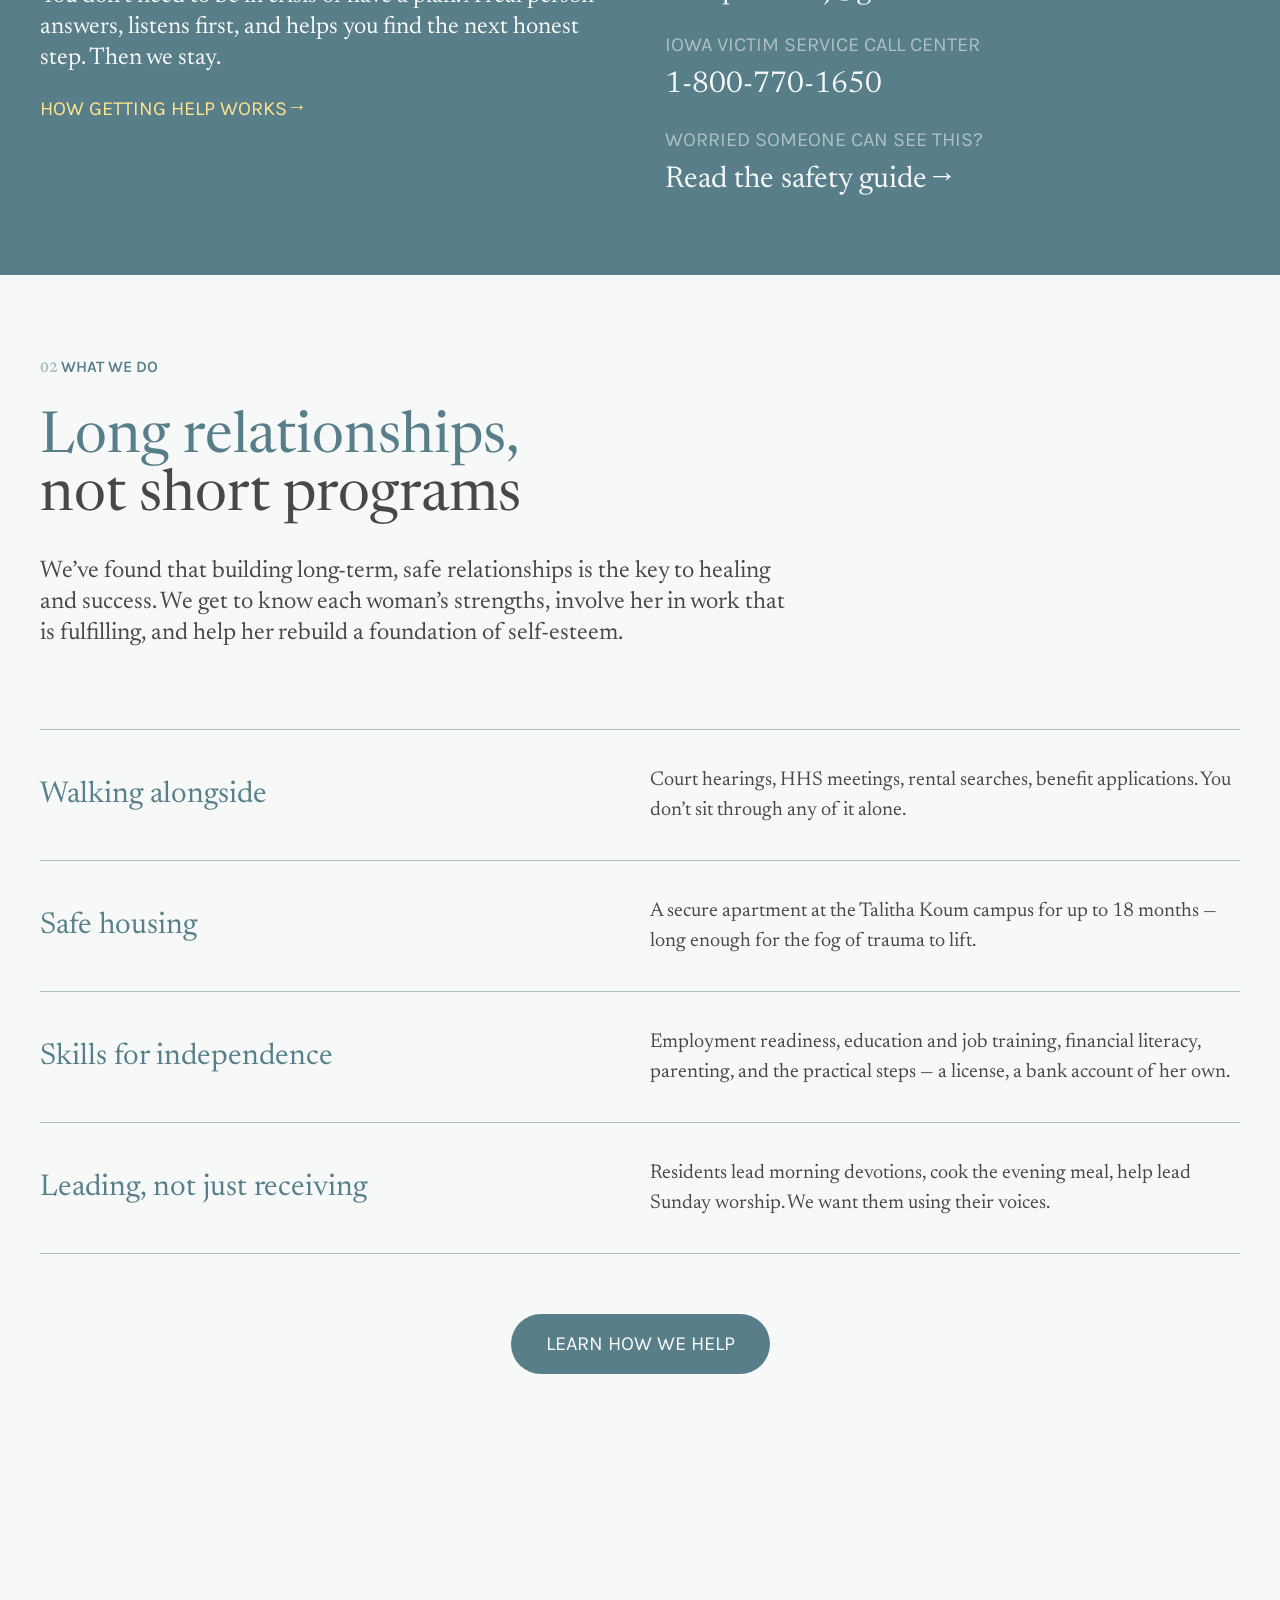
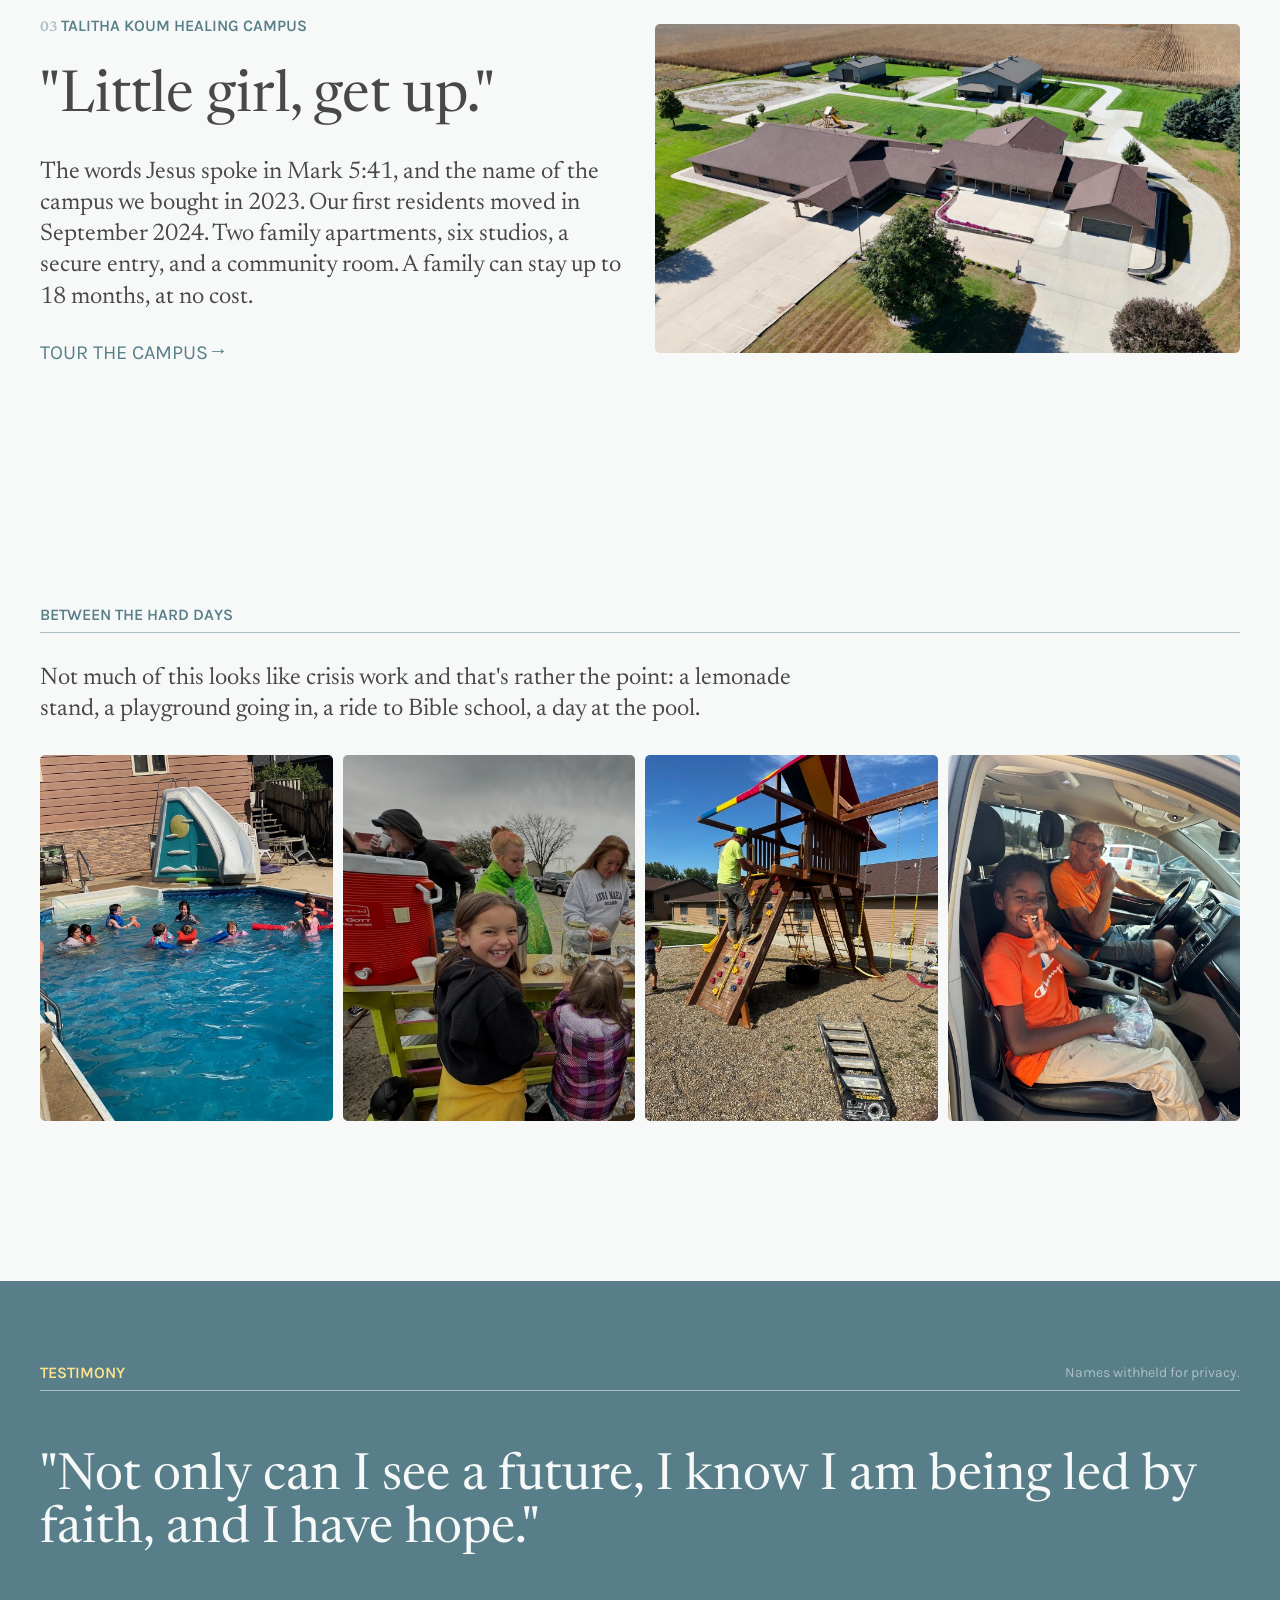
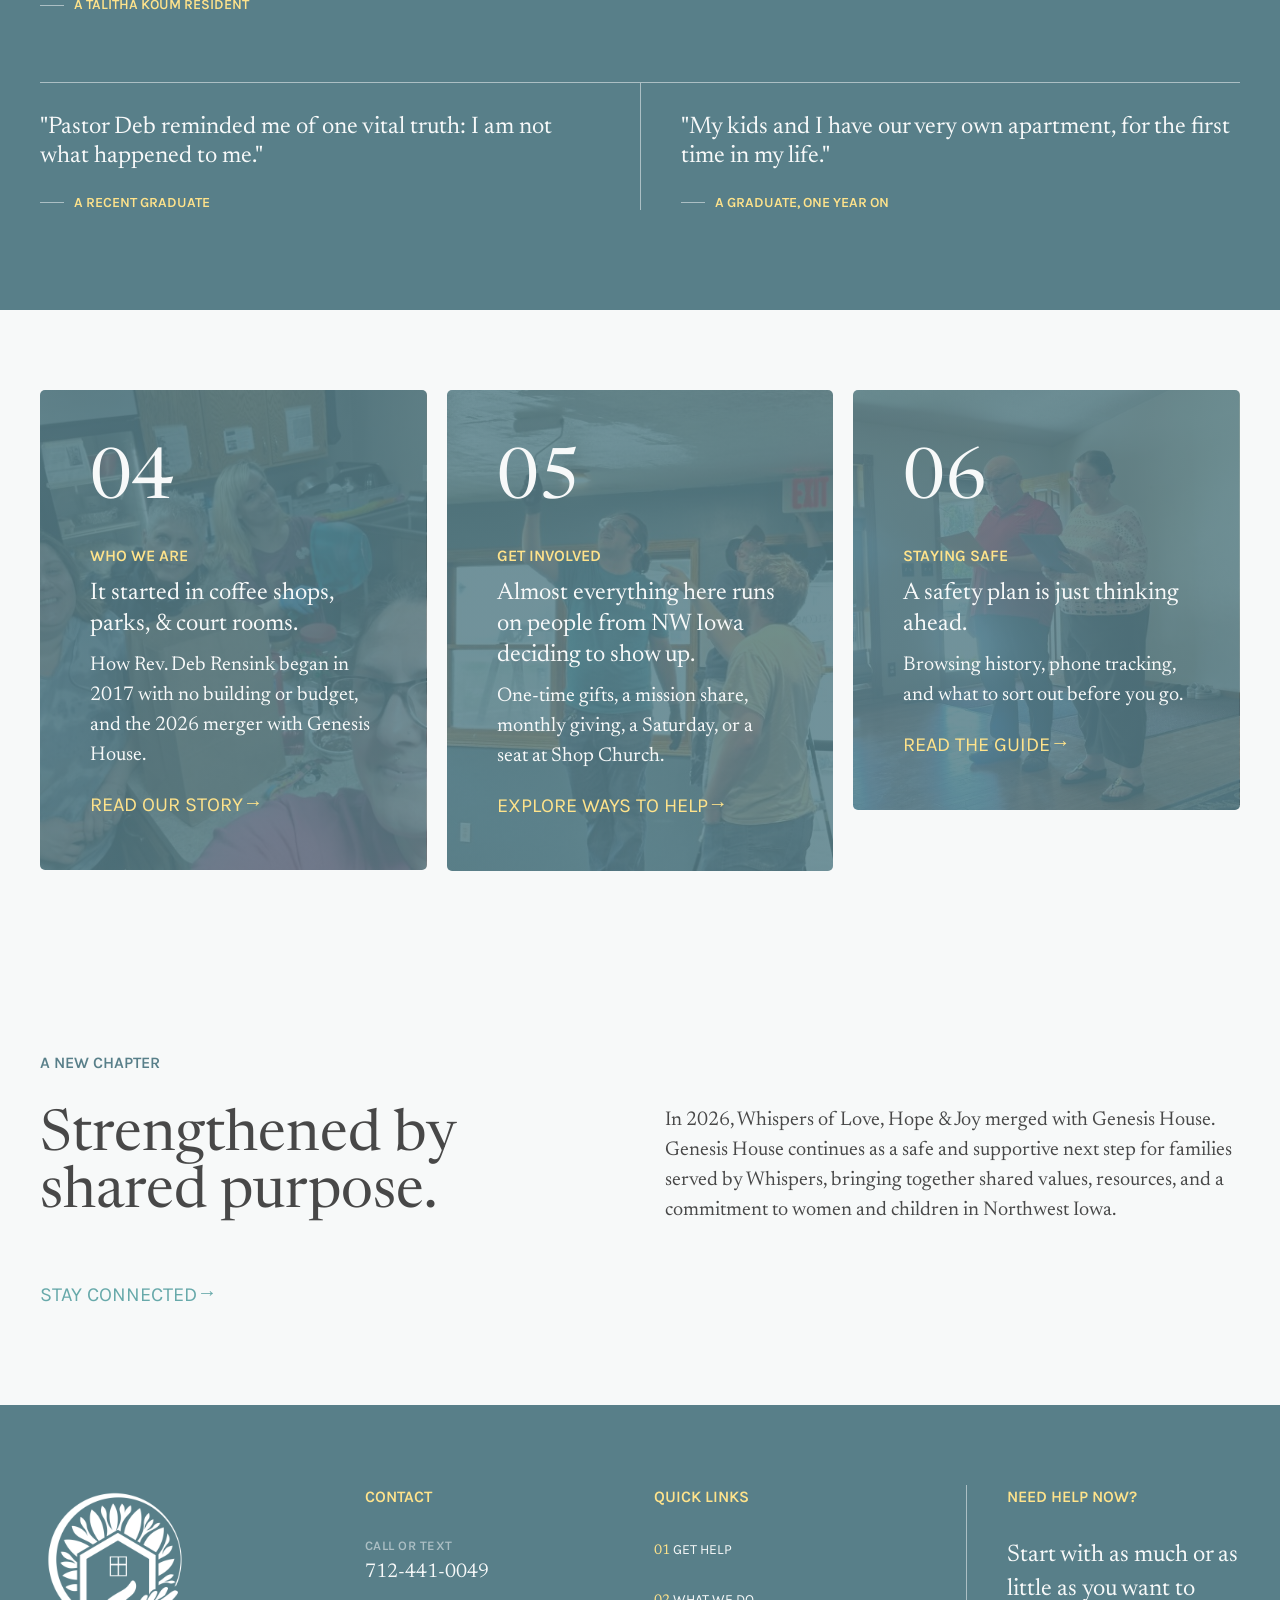
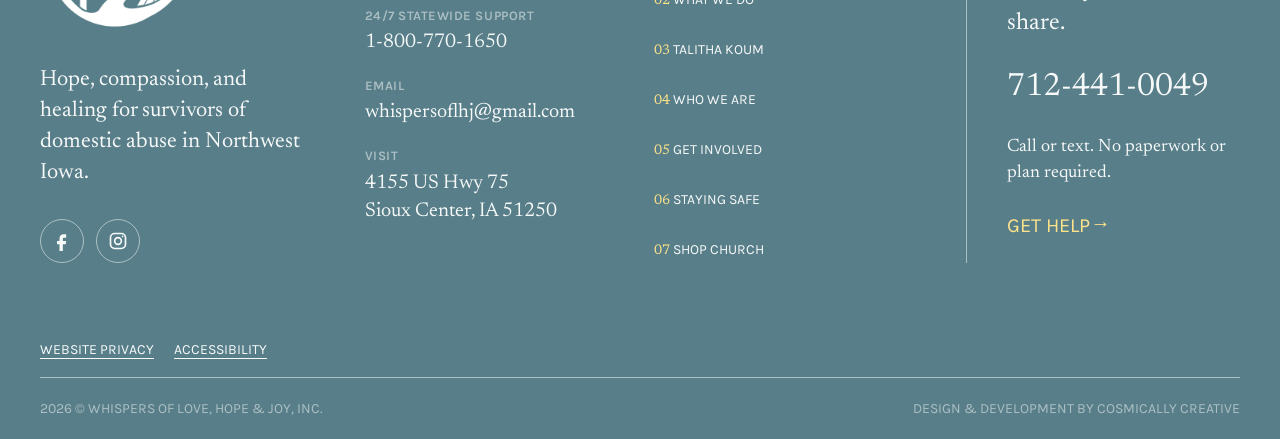
==== commit 2aea656f: "Implement scroll animations across multiple sections in HTML files. Update CSS to define animation s" ====
--- a/index.html
+++ b/index.html
@@ -100,23 +100,23 @@
             </section>
             <section class="stats-section">
                 <div class="stats-grid site-container">
-                    <div class="stats-cell">
+                    <div class="stats-cell animate-on-scroll">
                         <p class="large-number">2017</p>
                         <p class="stats-text">Founded as a mobile ministry (coffee shops, parks, courthouses)</p>
                     </div>
-                    <div class="stats-cell">
+                    <div class="stats-cell animate-on-scroll">
                         <p class="large-number">200+</p>
                         <p class="stats-text">Survivors we have assisted since the beginning</p>
                     </div>
-                    <div class="stats-cell">
+                    <div class="stats-cell animate-on-scroll">
                         <p class="large-number">18 mo.</p>
                         <p class="stats-text">How long a family can stay at Talitha Koum</p>
                     </div>
-                    <div class="stats-cell">
+                    <div class="stats-cell animate-on-scroll">
                         <p class="large-number">$0</p>
                         <p class="stats-text">Cost of every service, to every woman and child</p>
                     </div>
-                    <div class="stats-cell">
+                    <div class="stats-cell animate-on-scroll">
                         <p class="large-number">8</p>
                         <p class="stats-text">Apartments at Talitha Koum. 2 family, 6 studio</p>
                     </div>
@@ -125,14 +125,14 @@
 
             <section class="help-section">
                 <div class="help-section-content site-container content-stack">
-                    <p class="section-tag text-yellow"><span class="number text-gray">01 </span>If you need help</p>
+                    <p class="section-tag text-yellow animate-on-scroll"><span class="number text-gray">01 </span>If you need help</p>
                     <div class="help-grid">
-                        <div class="help-cell">
+                        <div class="help-cell animate-on-scroll">
                             <h2 class="text-white">Reaching out is one phone call.</h2>
                             <p class="description text-white">You don't need to be in crisis or have a plan. A real person answers, listens first, and helps you find the next honest step. Then we stay.</p>
                             <a href="get-help/" class="link-btn uppercase text-yellow"><span>How Getting Help Works</span></a>
                         </div>
-                        <div class="help-cell">
+                        <div class="help-cell animate-on-scroll">
                             <div class="contact-item">
                                 <p class="uppercase text-gray">Call or text</p>
                                 <a class="contact-link text-large text-white" href="tel:+17124410049">712-441-0049</a>
@@ -156,28 +156,28 @@
 
             <section class="what-we-do-section">
                 <div class="what-we-do-content site-container content-stack">
-                    <p class="section-tag text-teal"><span class="number text-gray">02 </span>What we do</p>
-                    <h2 class="text-teal">Long relationships,<br><span class="text-black">not short programs</span></h2>
-                    <p class="description">We’ve found that building long-term, safe relationships is the key to healing and success. We get to know each woman’s strengths, involve her in work that is fulfilling, and help her rebuild a foundation of self-esteem.</p>
+                    <p class="section-tag text-teal animate-on-scroll"><span class="number text-gray">02 </span>What we do</p>
+                    <h2 class="text-teal animate-on-scroll">Long relationships,<br><span class="text-black">not short programs</span></h2>
+                    <p class="description animate-on-scroll">We’ve found that building long-term, safe relationships is the key to healing and success. We get to know each woman’s strengths, involve her in work that is fulfilling, and help her rebuild a foundation of self-esteem.</p>
                     <div class="services divided-list">
-                        <div class="service">
+                        <div class="service animate-on-scroll">
                             <p class="text-large text-teal">Walking alongside</p>
                             <p>Court hearings, HHS meetings, rental searches, benefit applications. You don’t sit through any of it alone.</p>
                         </div>
-                        <div class="service">
+                        <div class="service animate-on-scroll">
                             <p class="text-large text-teal">Safe housing</p>
                             <p>A secure apartment at the Talitha Koum campus for up to 18 months — long enough for the fog of trauma to lift.</p>
                         </div>
-                        <div class="service">
+                        <div class="service animate-on-scroll">
                             <p class="text-large text-teal">Skills for independence</p>
                             <p>Employment readiness, education and job training, financial literacy, parenting, and the practical steps — a license, a bank account of her own.</p>
                         </div>
-                        <div class="service">
+                        <div class="service animate-on-scroll">
                             <p class="text-large text-teal">Leading, not just receiving</p>
                             <p>Residents lead morning devotions, cook the evening meal, help lead Sunday worship. We want them using their voices.</p>
                         </div>
                     </div>
-                    <div class="centered">
+                    <div class="centered animate-on-scroll">
                         <a class="btn btn--large" href="what-we-do/">Learn How We Help</a>
                     </div>
                 </div>
@@ -186,13 +186,13 @@
 
             <section class="talitha-koum-section">
                 <div class="talitha-koum-grid site-container">
-                    <div class="talitha-koum-content content-stack">
+                    <div class="talitha-koum-content content-stack animate-on-scroll">
                         <p class="section-tag text-teal"><span class="number text-gray">03 </span>Talitha Koum Healing Campus</p>
                         <h2>"Little girl, get up."</h2>
                         <p class="description">The words Jesus spoke in Mark 5:41, and the name of the campus we bought in 2023. Our first residents moved in September 2024. Two family apartments, six studios, a secure entry, and a community room. A family can stay up to 18 months, at no cost.</p>
                         <a href="talitha-koum/" class="link-btn uppercase text-teal"><span>Tour the campus</span></a>
                     </div>
-                    <div class="talitha-koum-image">
+                    <div class="talitha-koum-image animate-on-scroll">
                         <img width="1500" height="843" decoding="async" loading="lazy" src="img/drone.JPG" alt="Aerial view of connected campus buildings, driveways, and outbuildings">
                     </div>
                 </div>
@@ -200,19 +200,19 @@
 
             <section class="between-the-hard-days-section">
                 <div class="between-the-hard-days-content site-container content-stack">
-                    <p class="section-tag text-teal underline">Between the hard days</p>
-                    <p class="description">Not much of this looks like crisis work and that's rather the point: a lemonade stand, a playground going in, a ride to Bible school, a day at the pool.</p>
+                    <p class="section-tag text-teal underline animate-on-scroll">Between the hard days</p>
+                    <p class="description animate-on-scroll">Not much of this looks like crisis work and that's rather the point: a lemonade stand, a playground going in, a ride to Bible school, a day at the pool.</p>
                     <div class="gallery">
-                        <div class="gallery-image">
+                        <div class="gallery-image animate-on-scroll">
                             <img width="500" height="625" decoding="async" loading="lazy" src="img/gallery/gallery1.jpeg" alt="Adults and children in a backyard pool, some in life jackets, with a slide behind them">
                         </div>
-                        <div class="gallery-image">
+                        <div class="gallery-image animate-on-scroll">
                             <img width="500" height="625" decoding="async" loading="lazy" src="img/gallery/gallery2.jpeg" alt="A child smiling at an outdoor table with a drink cooler, snacks, and adults behind the table">
                         </div>
-                        <div class="gallery-image">
+                        <div class="gallery-image animate-on-scroll">
                             <img width="500" height="625" decoding="async" loading="lazy" src="img/gallery/gallery3.jpeg" alt="A person in a yellow shirt climbing a wooden playground, with a ladder on the ground and a child nearby">
                         </div>
-                        <div class="gallery-image">
+                        <div class="gallery-image animate-on-scroll">
                             <img width="500" height="625" decoding="async" loading="lazy" src="img/gallery/gallery4.jpeg" alt="A child in the passenger seat smiles and holds up a peace sign while an adult sits in the driver's seat">
                         </div>
                     </div>
@@ -221,20 +221,20 @@
 
             <section class="testimony-section">
                 <div class="testimony-content site-container">
-                    <div class="testimony-header underline">
+                    <div class="testimony-header underline animate-on-scroll">
                         <p class="section-tag text-yellow">Testimony</p>
                         <p class="disclaimer">Names withheld for privacy.</p>
                     </div>
-                    <figure class="featured-testimony">
+                    <figure class="featured-testimony animate-on-scroll">
                         <blockquote class="large-quote text-white">"Not only can I see a future, I know I am being led by faith, and I have hope."</blockquote>
                         <figcaption class="testimony-attribution">A Talitha Koum resident</figcaption>
                     </figure>
                     <div class="testimony-grid">
-                        <figure class="testimony-card">
+                        <figure class="testimony-card animate-on-scroll">
                             <blockquote class="testimony-quote">"Pastor Deb reminded me of one vital truth: I am not what happened to me."</blockquote>
                             <figcaption class="testimony-attribution">A recent graduate</figcaption>
                         </figure>
-                        <figure class="testimony-card">
+                        <figure class="testimony-card animate-on-scroll">
                             <blockquote class="testimony-quote">"My kids and I have our very own apartment, for the first time in my life."</blockquote>
                             <figcaption class="testimony-attribution">A graduate, one year on</figcaption>
                         </figure>
@@ -244,7 +244,7 @@
 
             <section class="links-section">
                 <div class="links-section-content site-container">
-                    <a class="link-card link-card--04" href="who-we-are/">
+                    <a class="link-card link-card--04 animate-on-scroll" href="who-we-are/">
                         <p class="extra-large-number text-white">04</p>
                         <div class="link-card-text">
                             <p class="section-tag text-yellow">Who we are</p>
@@ -253,7 +253,7 @@
                         </div>
                         <p class="link-btn text-yellow uppercase">Read our story</p>
                     </a>
-                    <a class="link-card link-card--05" href="get-involved/">
+                    <a class="link-card link-card--05 animate-on-scroll" href="get-involved/">
                         <p class="extra-large-number text-white">05</p>
                         <div class="link-card-text">
                             <p class="section-tag text-yellow">Get involved</p>
@@ -262,7 +262,7 @@
                         </div>
                         <p class="link-btn text-yellow uppercase">Explore Ways to Help</p>
                     </a>
-                    <a class="link-card link-card--06" href="staying-safe/">
+                    <a class="link-card link-card--06 animate-on-scroll" href="staying-safe/">
                         <p class="extra-large-number text-white">06</p>
                         <div class="link-card-text">
                             <p class="section-tag text-yellow">Staying safe</p>
@@ -275,16 +275,16 @@
             </section>
 
             <section class="new-chapter-section site-container site-container--narrow content-stack">
-                <p class="section-tag text-teal">A new chapter</p>
+                <p class="section-tag text-teal animate-on-scroll">A new chapter</p>
                 <div class="new-chapter-content">
-                    <div class="new-chapter-left content-stack">
+                    <div class="new-chapter-left content-stack animate-on-scroll">
                         <h2>Strengthened by shared purpose.</h2>
                     </div>
-                    <div class="new-chapter-right content-stack">
+                    <div class="new-chapter-right content-stack animate-on-scroll">
                         <p>In 2026, Whispers of Love, Hope &amp; Joy merged with Genesis House. Genesis House continues as a safe and supportive next step for families served by Whispers, bringing together shared values, resources, and a commitment to women and children in Northwest Iowa.</p>
                     </div>
                 </div>
-                <a class="link-btn text-bright-teal uppercase" href="https://whispersoflhj.dm.networkforgood.com/forms/e-newsletter-sign-up" target="_blank" rel="noreferrer">Stay connected</a>
+                <a class="link-btn text-bright-teal uppercase animate-on-scroll" href="https://whispersoflhj.dm.networkforgood.com/forms/e-newsletter-sign-up" target="_blank" rel="noreferrer">Stay connected</a>
             </section>
 
         </main>
--- a/css/style.css
+++ b/css/style.css
@@ -32,14 +32,12 @@
 
 :root {
     --color-white: #f7f9f9;
-    --color-teal: #486870;
+    --color-teal: #587f89;
     --color-black: #484848;
-    --color-green: #57716b;
-    --color-bright-teal: #45787a;
+    --color-green: #90aca6;
+    --color-bright-teal: #67a9aa;
     --color-gray: #acbfc4;
     --color-yellow: #ffe38b;
-    --color-on-teal-muted: #e0eaeb;
-    --hero-photo-scrim: rgba(247, 249, 249, 0.88);
 }
 
 * {
@@ -113,14 +111,7 @@
 }
 
 .text-gray {
-    color: var(--color-green) !important;
-}
-
-.help-section .text-gray,
-.help-contact-card .text-gray,
-.section--teal .text-gray,
-.testimony-section .text-gray {
-    color: var(--color-on-teal-muted) !important;
+    color: var(--color-gray) !important;
 }
 
 .text-teal {
@@ -269,11 +260,8 @@
 .quick-exit {
     display: inline-flex;
     align-items: center;
-    justify-content: center;
     justify-self: end;
-    min-width: 4.4rem;
-    min-height: 4.4rem;
-    padding: 1rem 1.6rem;
+    padding: 0.7rem 1.4rem;
     border: 0;
     border-radius: 50rem;
     color: var(--color-white);
@@ -440,7 +428,7 @@
 
 .btn--secondary:hover,
 .btn--secondary:active {
-    background-color: #3d4f4b;
+    background-color: var(--color-gray);
 }
 
 .btn--yellow:link,
@@ -762,7 +750,7 @@
 }
 
 .disclaimer {
-    color: var(--color-on-teal-muted);
+    color: var(--color-gray);
     font-family: "Karla", sans-serif;
     font-size: 1.4rem;
 }
@@ -841,7 +829,7 @@
     justify-content: space-between;
     gap: 2rem;
     background-image:
-        linear-gradient(rgba(72, 104, 112, 0.92), rgba(72, 104, 112, 0.92)),
+        linear-gradient(rgba(88, 127, 137, 0.85), rgba(88, 127, 137, 0.85)),
         var(--link-card-image);
     background-position: center;
     background-size: cover;
@@ -860,7 +848,7 @@
 .link-card:hover {
     transform: scale(1.02);
     background-image:
-        linear-gradient(rgba(72, 104, 112, 0.94), rgba(72, 104, 112, 0.94)),
+        linear-gradient(rgba(88, 127, 137, 0.9), rgba(88, 127, 137, 0.9)),
         var(--link-card-image);
 }
 
@@ -991,7 +979,7 @@
 }
 
 .footer-contact-label {
-    color: var(--color-on-teal-muted);
+    color: var(--color-gray);
     font-family: "Karla", sans-serif;
     font-size: 1.3rem;
     font-weight: 600;
@@ -1032,7 +1020,7 @@
     justify-content: space-between;
     gap: 2rem;
     flex-wrap: wrap;
-    color: var(--color-on-teal-muted);
+    color: var(--color-gray);
     text-transform: uppercase;
     font-family: "Karla", sans-serif;
     margin-top: 10rem;
@@ -1042,7 +1030,7 @@
 }
 
 .copyright a {
-    color: var(--color-on-teal-muted);
+    color: var(--color-gray);
     text-decoration: none;
     transition: color 0.3s ease;
 }
@@ -1127,6 +1115,32 @@
     box-shadow: 0 0 0 6px var(--color-yellow);
 }
 
+/* Animations */
+
+.js .animate-on-scroll {
+    opacity: 0;
+    transform: translateY(3rem);
+    transition-property: opacity, transform;
+    transition-duration: 0.5s;
+    transition-timing-function: ease;
+    transition-delay: 0s;
+}
+
+.js .animate-on-scroll.visible {
+    opacity: 1;
+    transform: translateY(0);
+}
+
+.js .btn.animate-on-scroll.visible:hover,
+.js .btn.animate-on-scroll.visible:active {
+    transform: scale(1.05);
+}
+
+.js .link-card.animate-on-scroll.visible:hover,
+.js .link-card.animate-on-scroll.visible:active {
+    transform: scale(1.02);
+}
+
 @media (prefers-reduced-motion: reduce) {
     html {
         scroll-behavior: auto;
@@ -1144,9 +1158,14 @@
     .nav-link:active,
     .btn:hover,
     .btn:active,
-    .link-card:hover {
+    .link-card:hover,
+    .js .animate-on-scroll {
         transform: none;
     }
+
+    .js .animate-on-scroll {
+        opacity: 1;
+    }
 }
 
 /* GET HELP PAGE */
@@ -1157,7 +1176,6 @@
 
 .get-help-hero {
     position: relative;
-    isolation: isolate;
     display: flex;
     align-items: center;
     min-height: calc(100svh - 16rem);
@@ -1183,12 +1201,8 @@
     left: -2rem;
     bottom: -1rem;
     z-index: -1;
-    width: min(78rem, 62vw);
-    aspect-ratio: 4 / 3;
-    background:
-        linear-gradient(var(--hero-photo-scrim), var(--hero-photo-scrim)),
-        url("../img/01-hero.jpeg") center / cover no-repeat;
-    content: "";
+    content: url(../img/01-hero.jpeg);
+    opacity: 0.5;
     -webkit-mask-image: radial-gradient(ellipse 102% 102% at bottom left, #000 0%, #000 82%, transparent 98%);
     mask-image: radial-gradient(ellipse 102% 102% at bottom left, #000 0%, #000 82%, transparent 98%);
     pointer-events: none;
@@ -1442,10 +1456,9 @@
     z-index: -1;
     width: min(72rem, 60vw);
     aspect-ratio: 4 / 3;
-    background:
-        linear-gradient(var(--hero-photo-scrim), var(--hero-photo-scrim)),
-        url("../img/02-hero.jpeg") center / cover no-repeat;
+    background: url("../img/02-hero.jpeg") center / cover no-repeat;
     content: "";
+    opacity: 0.35;
     -webkit-mask-image: radial-gradient(ellipse 102% 102% at bottom left, #000 0%, #000 80%, transparent 98%);
     mask-image: radial-gradient(ellipse 102% 102% at bottom left, #000 0%, #000 80%, transparent 98%);
     pointer-events: none;
@@ -1797,10 +1810,9 @@
     z-index: -1;
     width: min(92rem, 60vw);
     aspect-ratio: 4 / 3;
-    background:
-        linear-gradient(var(--hero-photo-scrim), var(--hero-photo-scrim)),
-        url("../img/03-hero.jpeg") center / cover no-repeat;
+    background: url("../img/03-hero.jpeg") center / cover no-repeat;
     content: "";
+    opacity: 0.25;
     -webkit-mask-image: radial-gradient(ellipse 102% 102% at bottom left, #000 0%, #000 80%, transparent 98%);
     mask-image: radial-gradient(ellipse 102% 102% at bottom left, #000 0%, #000 80%, transparent 98%);
     pointer-events: none;
@@ -2215,10 +2227,9 @@
     z-index: -1;
     width: min(72rem, 60vw);
     aspect-ratio: 4 / 3;
-    background:
-        linear-gradient(var(--hero-photo-scrim), var(--hero-photo-scrim)),
-        url("../img/04-hero.jpeg") center / cover no-repeat;
+    background: url("../img/04-hero.jpeg") center / cover no-repeat;
     content: "";
+    opacity: 0.35;
     -webkit-mask-image: radial-gradient(ellipse 102% 102% at bottom left, #000 0%, #000 80%, transparent 98%);
     mask-image: radial-gradient(ellipse 102% 102% at bottom left, #000 0%, #000 80%, transparent 98%);
     pointer-events: none;
@@ -2495,10 +2506,9 @@
     z-index: -1;
     width: min(62rem, 60vw);
     aspect-ratio: 1;
-    background:
-        linear-gradient(var(--hero-photo-scrim), var(--hero-photo-scrim)),
-        url("../img/05-hero.jpeg") center / cover no-repeat;
+    background: url("../img/05-hero.jpeg") center / cover no-repeat;
     content: "";
+    opacity: 0.35;
     -webkit-mask-image: radial-gradient(ellipse 102% 102% at bottom left, #000 0%, #000 80%, transparent 98%);
     mask-image: radial-gradient(ellipse 102% 102% at bottom left, #000 0%, #000 80%, transparent 98%);
     pointer-events: none;
@@ -2763,7 +2773,7 @@
 }
 
 .staying-safe-contact-item span {
-    color: var(--color-on-teal-muted);
+    color: var(--color-gray);
     font-family: "Karla", sans-serif;
     font-size: 1.3rem;
     font-weight: 600;
@@ -2929,7 +2939,7 @@
 }
 
 .leaving-checklist li + li {
-    border-top: 1px solid rgba(72, 104, 112, 0.35);
+    border-top: 1px solid rgba(88, 127, 137, 0.35);
 }
 
 .leaving-checklist li::before {
@@ -2965,10 +2975,9 @@
     z-index: -1;
     width: min(62rem, 60vw);
     aspect-ratio: 4 / 3;
-    background:
-        linear-gradient(var(--hero-photo-scrim), var(--hero-photo-scrim)),
-        url("../img/07-hero.jpeg") center / cover no-repeat;
+    background: url("../img/07-hero.jpeg") center / cover no-repeat;
     content: "";
+    opacity: 0.35;
     -webkit-mask-image: radial-gradient(ellipse 102% 102% at bottom left, #000 0%, #000 80%, transparent 98%);
     mask-image: radial-gradient(ellipse 102% 102% at bottom left, #000 0%, #000 80%, transparent 98%);
     pointer-events: none;
@@ -3148,7 +3157,7 @@
     border-left: 4px solid var(--color-yellow);
     font-size: 2.5rem;
     font-style: italic;
-    color: var(--color-teal)
+    color: var(--color-gray)
 }
 
 .shop-community-heading {
@@ -3218,7 +3227,7 @@
 }
 
 .shop-visit-detail + .shop-visit-detail {
-    border-top: 1px solid rgba(72, 104, 112, 0.35);
+    border-top: 1px solid rgba(88, 127, 137, 0.35);
 }
 
 .shop-visit-detail span {
